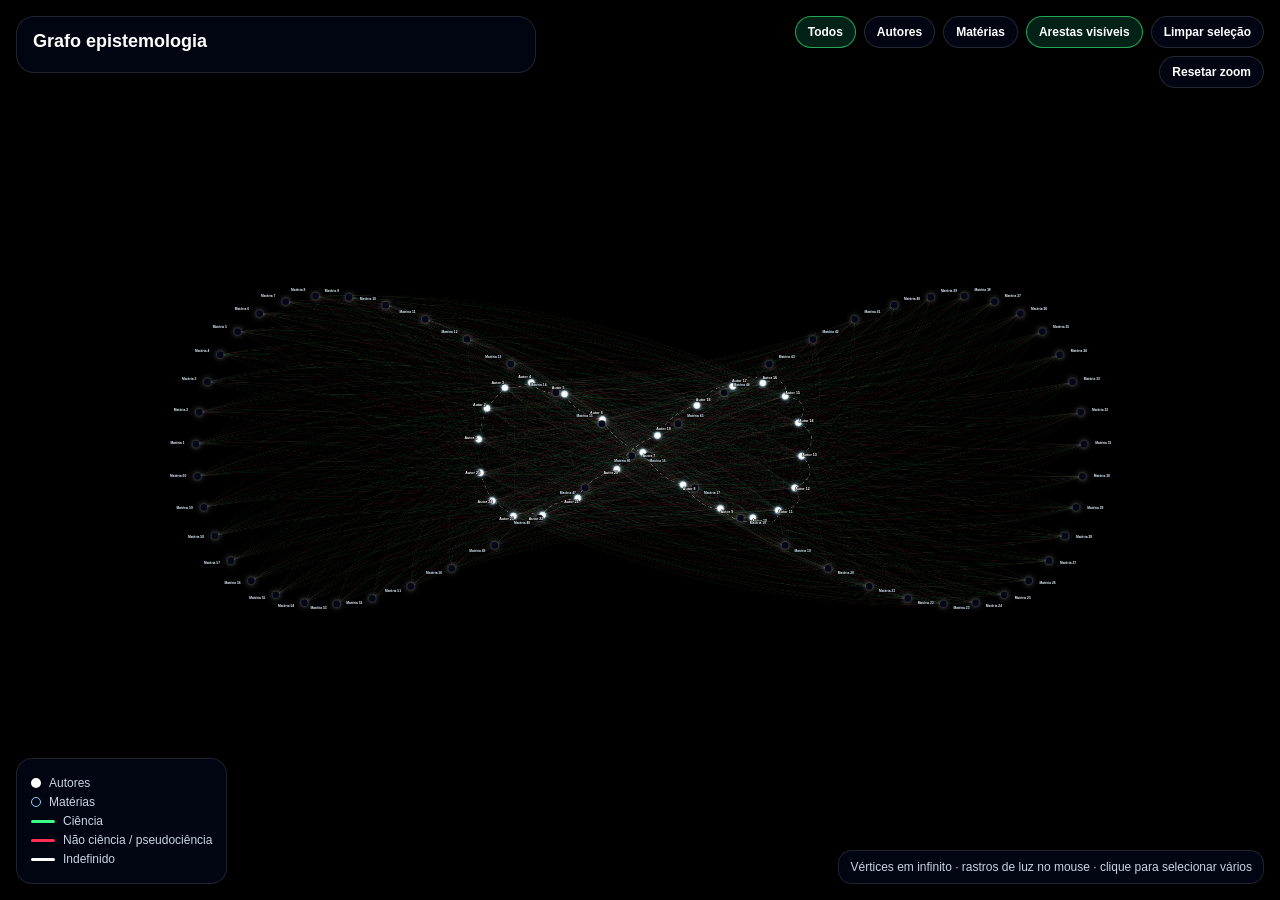
==== index.html @ e7f71888 "Organize author images and graph data" ====
<!DOCTYPE html>
<html lang="pt-BR">
<head>
  <meta charset="UTF-8" />
  <meta name="viewport" content="width=device-width, initial-scale=1.0" />
  <title>Visualização em formato de infinito</title>
  <style>
    * { box-sizing: border-box; }
    html, body {
      width: 100%;
      height: 100%;
      margin: 0;
      overflow: hidden;
      font-family: Inter, Arial, sans-serif;
      color: white;
      background: #000000;
    }
    #light-trails {
      position: fixed;
      inset: 0;
      z-index: 0;
      pointer-events: none;
      overflow: hidden;
      mix-blend-mode: screen;
    }
    .trail-light,
    .spark-light,
    .click-ripple {
      position: fixed;
      left: 0;
      top: 0;
      border-radius: 999px;
      pointer-events: none;
      will-change: transform, opacity;
    }
    .trail-light {
      width: 118px;
      height: 118px;
      background: radial-gradient(circle,
        rgba(255,255,255,0.16) 0%,
        rgba(180,230,255,0.08) 22%,
        rgba(57,255,136,0.03) 44%,
        rgba(0,0,0,0) 72%
      );
      animation: trailFade 780ms ease-out forwards;
    }
    .spark-light {
      width: 34px;
      height: 34px;
      background: radial-gradient(circle,
        rgba(255,255,255,0.28) 0%,
        rgba(180,230,255,0.10) 34%,
        rgba(0,0,0,0) 72%
      );
      animation: sparkDrift 640ms ease-out forwards;
    }
    .click-ripple {
      width: 34px;
      height: 34px;
      border: 1px solid rgba(255,255,255,0.16);
      box-shadow:
        0 0 10px rgba(255,255,255,0.16),
        0 0 24px rgba(180,230,255,0.10);
      animation: rippleGlow 720ms ease-out forwards;
    }
    @keyframes trailFade {
      0% { opacity: 0.36; transform: translate3d(var(--x), var(--y), 0) scale(0.34); }
      100% { opacity: 0; transform: translate3d(var(--x), var(--y), 0) scale(1.35); }
    }
    @keyframes sparkDrift {
      0% { opacity: 0.42; transform: translate3d(var(--x), var(--y), 0) scale(0.45); }
      100% { opacity: 0; transform: translate3d(calc(var(--x) + var(--dx)), calc(var(--y) + var(--dy)), 0) scale(1.45); }
    }
    @keyframes rippleGlow {
      0% { opacity: 0.34; transform: translate3d(var(--x), var(--y), 0) scale(0.3); }
      100% { opacity: 0; transform: translate3d(var(--x), var(--y), 0) scale(4.2); }
    }
    #viewport {
      position: fixed;
      inset: 0;
      overflow: hidden;
      cursor: grab;
    }
    #viewport.dragging { cursor: grabbing; }
    #edge-canvas, #graph-svg {
      position: absolute;
      inset: 0;
      width: 100vw;
      height: 100vh;
      display: block;
    }
    #edge-canvas { z-index: 1; }
    #graph-svg { z-index: 2; }
    .top-panel {
      position: fixed;
      top: 16px;
      left: 16px;
      z-index: 20;
      width: min(520px, calc(100vw - 32px));
      padding: 14px 16px;
      border-radius: 18px;
      background: rgba(2, 6, 23, 0.76);
      border: 1px solid rgba(255,255,255,0.12);
    }
    .top-panel h1 { margin: 0 0 6px; font-size: 18px; line-height: 1.15; }
    .top-panel p { margin: 0; color: #cbd5e1; font-size: 13px; line-height: 1.4; }
    .controls {
      position: fixed;
      top: 16px;
      right: 16px;
      z-index: 20;
      display: flex;
      flex-wrap: wrap;
      justify-content: flex-end;
      gap: 8px;
      max-width: 560px;
    }
    button {
      border: 1px solid rgba(255,255,255,0.14);
      background: rgba(2, 6, 23, 0.78);
      color: white;
      padding: 8px 12px;
      border-radius: 999px;
      cursor: pointer;
      font-size: 12px;
      font-weight: 700;
    }
    button:hover, button.active {
      background: rgba(16, 185, 129, 0.18);
      border-color: rgba(57, 255, 136, 0.6);
    }
    .legend {
      position: fixed;
      left: 16px;
      bottom: 16px;
      z-index: 20;
      padding: 12px 14px;
      border-radius: 16px;
      background: rgba(2, 6, 23, 0.76);
      border: 1px solid rgba(255,255,255,0.12);
      color: #cbd5e1;
      font-size: 12px;
    }
    .legend-row { display: flex; align-items: center; gap: 8px; margin: 5px 0; }
    .legend-dot, .legend-line { display: inline-block; flex: 0 0 auto; }
    .legend-dot { width: 10px; height: 10px; border-radius: 999px; }
    .legend-line { width: 24px; height: 3px; border-radius: 999px; }
    .node {
      cursor: pointer;
      transition: opacity 0.12s ease, r 0.12s ease, stroke-width 0.12s ease;
    }
    .node.author { fill: rgba(255,255,255,0.98); stroke: rgba(255,255,255,0.95); stroke-width: 1.2; }
    .node.subject { fill: #020617; stroke: rgba(255,255,255,0.88); stroke-width: 1; }
    .node.faded { opacity: 0.12; }
    .node.focused { opacity: 1; stroke-width: 2.2; }
    .node.selected { opacity: 1; stroke-width: 3.4; }
    .label {
      fill: #f8fafc;
      font-weight: 700;
      pointer-events: none;
      paint-order: stroke;
      stroke: rgba(0,0,0,0.9);
      stroke-width: 3px;
      stroke-linecap: round;
      stroke-linejoin: round;
      transition: opacity 0.12s ease;
    }
    .author-label { font-size: 9.6px; text-anchor: middle; }
    .subject-label { font-size: 8.8px; fill: #dbeafe; }
    .label.faded { opacity: 0.1; }
    .orbit-guide {
      fill: none;
      stroke: rgba(255,255,255,0.18);
      stroke-width: 1.6;
      pointer-events: none;
    }
    .nucleus-guide {
      fill: rgba(255,255,255,0.04);
      stroke: rgba(255,255,255,0.16);
      stroke-width: 1.2;
      pointer-events: none;
    }

    .link-hit {
      fill: none;
      stroke: rgba(255,255,255,0);
      stroke-width: 10;
      pointer-events: stroke;
    }
    .tooltip {
      position: fixed;
      z-index: 40;
      max-width: 320px;
      padding: 10px 12px;
      border-radius: 14px;
      background: rgba(2, 6, 23, 0.94);
      border: 1px solid rgba(255,255,255,0.14);
      color: #e5e7eb;
      pointer-events: none;
      opacity: 0;
      transform: translateY(6px);
      transition: opacity 0.1s ease, transform 0.1s ease;
      font-size: 12px;
      line-height: 1.35;
    }
    .tooltip.visible { opacity: 1; transform: translateY(0); }
    .tooltip strong { display: block; margin-bottom: 4px; color: white; font-size: 13px; }
    .author-card {
      position: fixed;
      z-index: 45;
      width: min(330px, calc(100vw - 24px));
      min-height: 88px;
      display: grid;
      grid-template-columns: 68px 1fr;
      gap: 9px;
      padding: 9px;
      border-radius: 16px;
      background: rgba(255,255,255,0.68);
      border: 1px solid rgba(15, 23, 42, 0.18);
      color: #020617;
      opacity: 0;
      transform: translateY(8px) scale(0.97);
      pointer-events: none;
      transition: opacity 0.16s ease, transform 0.16s ease;
    }
    .author-card.visible { opacity: 1; transform: translateY(0) scale(1); }
    .author-card-image {
      width: 68px; height: 68px; border-radius: 12px; overflow: hidden;
      background: rgba(248,250,252,0.8); border: 1px solid rgba(15,23,42,0.12);
    }
    .author-card-image img, .author-card-placeholder {
      width: 100%; height: 100%; display: grid; place-items: center; object-fit: cover; font-weight: 800; color: #020617;
    }
    .author-card-title { margin: 1px 0 4px; font-size: 13px; line-height: 1.15; color: #020617; }
    .author-card-text { margin: 0; font-size: 11.5px; line-height: 1.28; color: #111827; }
    .status {
      position: fixed;
      right: 16px;
      bottom: 16px;
      z-index: 20;
      padding: 9px 11px;
      border-radius: 14px;
      background: rgba(2, 6, 23, 0.76);
      border: 1px solid rgba(255,255,255,0.12);
      color: #cbd5e1;
      font-size: 12px;
    }

    .starfield { display: none; }
    .atom-background-glow { display: none; }
    .node.author {
      fill: rgba(255,255,255,0.98);
      stroke: rgba(180,230,255,0.98);
      stroke-width: 1.4;
      filter:
        drop-shadow(0 0 3px rgba(255,255,255,0.88))
        drop-shadow(0 0 7px rgba(150,220,255,0.55));
    }
    .node.author.selected, .node.author.focused {
      filter:
        drop-shadow(0 0 5px rgba(255,255,255,0.96))
        drop-shadow(0 0 12px rgba(150,220,255,0.72));
    }
    .node.subject {
      fill: rgba(2, 6, 23, 0.98);
      stroke: transparent;
      stroke-width: 0;
      filter:
        drop-shadow(0 0 3px rgba(255,255,255,0.28))
        drop-shadow(0 0 8px rgba(255,255,255,0.34));
    }
    .node.subject.selected, .node.subject.focused {
      stroke: transparent;
      stroke-width: 0;
      filter:
        drop-shadow(0 0 5px rgba(255,255,255,0.92))
        drop-shadow(0 0 13px rgba(255,255,255,0.54));
    }
    .label.author-label { fill: #ffffff; }
    .label.subject-label { fill: #dff4ff; }
    .orbit-guide, .nucleus-guide { display: none; }
    @media (max-width: 800px) {
      .top-panel, .legend { display: none; }
      .controls { left: 10px; right: 10px; top: 10px; justify-content: center; }
      .status { left: 10px; right: 10px; bottom: 10px; text-align: center; }
    }
  </style>
</head>
<body>
  <div id="light-trails" aria-hidden="true"></div>
  <div class="starfield"></div>
  <section class="top-panel">
    <h1>Grafo epistemologia</h1>
  </section>

  <section class="controls">
    <button class="filter active" data-filter="all">Todos</button>
    <button class="filter" data-filter="authors">Autores</button>
    <button class="filter" data-filter="subjects">Matérias</button>
    <button id="toggle-edges" class="active">Arestas visíveis</button>
    <button id="clear-selection">Limpar seleção</button>
    <button id="reset">Resetar zoom</button>
  </section>

  <aside class="legend">
    <div class="legend-row"><span class="legend-dot" style="background:#fff"></span>Autores</div>
    <div class="legend-row"><span class="legend-dot" style="background:#020617;border:1px solid #8fd3ff"></span>Matérias</div>
    <div class="legend-row"><span class="legend-line" style="background:#39ff88"></span>Ciência</div>
    <div class="legend-row"><span class="legend-line" style="background:#ff2d55"></span>Não ciência / pseudociência</div>
    <div class="legend-row"><span class="legend-line" style="background:#ffffff"></span>Indefinido</div>
  </aside>

  <div id="viewport">
    <canvas id="edge-canvas"></canvas>
    <svg id="graph-svg" aria-label="Grafo em formato de infinito">
      <defs>
        <radialGradient id="nucleusGlow" cx="50%" cy="50%" r="60%">
          <stop offset="0%" stop-color="rgba(255,255,255,1)"/>
          <stop offset="28%" stop-color="rgba(208,240,255,0.96)"/>
          <stop offset="60%" stop-color="rgba(115,195,255,0.72)"/>
          <stop offset="100%" stop-color="rgba(115,195,255,0.08)"/>
        </radialGradient>
      </defs>
      <g id="graph-layer">
        <g id="guides-layer"></g>
        <g id="link-hit-layer"></g>
        <g id="nodes-layer"></g>
        <g id="labels-layer"></g>
      </g>
    </svg>
  </div>

  <div id="tooltip" class="tooltip"></div>

  <article id="author-card" class="author-card" aria-live="polite">
    <div class="author-card-image"></div>
    <div>
      <h2 class="author-card-title"></h2>
      <p class="author-card-text"></p>
    </div>
  </article>

  <div id="status" class="status">Vértices em infinito · rastros de luz no mouse · clique para selecionar vários</div>

  <script src="data/graph-data.js"></script>
  <script>
    "use strict";

    const relationTypes = ["positive", "negative", "neutral"];
    const relationLabel = {
      positive: "ciência",
      negative: "não ciência / pseudociência",
      neutral: "indefinido"
    };
    const relationColor = {
      positive: "rgba(57, 255, 136, 0.18)",
      negative: "rgba(255, 45, 85, 0.16)",
      neutral: "rgba(255, 255, 255, 0.11)"
    };
    const relationHighlightColor = {
      positive: "rgba(57, 255, 136, 0.95)",
      negative: "rgba(255, 45, 85, 0.95)",
      neutral: "rgba(255, 255, 255, 0.82)"
    };

    const world = {
      width: 3000,
      height: 2200,
      centerX: 1500,
      centerY: 1100
    };

    function infinityPoint(cx, cy, scaleX, scaleY, t, rotationDeg = 0) {
      // Curva de Gerono: x = sin(t), y = sin(2t)/2.
      // Ela desenha um ∞ horizontal e é leve para renderizar.
      const x0 = scaleX * Math.sin(t);
      const y0 = scaleY * Math.sin(2 * t) / 2;
      const rot = rotationDeg * Math.PI / 180;

      return {
        x: cx + x0 * Math.cos(rot) - y0 * Math.sin(rot),
        y: cy + x0 * Math.sin(rot) + y0 * Math.cos(rot)
      };
    }

    function labelPlacement(point, offset = 26) {
      const vx = point.x - world.centerX;
      const vy = point.y - world.centerY;
      const vlen = Math.hypot(vx, vy) || 1;
      const labelX = point.x + (vx / vlen) * offset;
      const labelY = point.y + (vy / vlen) * offset;
      let anchor = "middle";
      if (vx > 40) anchor = "start";
      else if (vx < -40) anchor = "end";

      return { labelX, labelY, anchor };
    }

    function phaseForInfinity(index, total, phase = 0.16) {
      // O pequeno deslocamento evita que um vértice caia exatamente no cruzamento central.
      return (Math.PI * 2 * (index + phase) / total) - Math.PI / 2;
    }

    const authors = authorNames.map((name, index) => {
      const t = phaseForInfinity(index, authorNames.length, 0.32);
      const point = infinityPoint(world.centerX, world.centerY, 430, 360, t, 0);
      const { labelX, labelY, anchor } = labelPlacement(point, 21);

      return {
        id: `A${index + 1}`,
        name,
        kind: "author",
        x: point.x,
        y: point.y,
        labelX,
        labelY,
        labelAnchor: anchor,
        text: name === "Karl Popper"
          ? "Para Karl Popper, ciência é aquilo que pode ser testado e potencialmente falseado. Uma teoria é científica porque pode ser confrontada com a realidade."
          : `${name}: substitua este texto pela definição de ciência ou critério de demarcação usado por este autor.`
      };
    });

    const subjects = subjectNames.map((name, index) => {
      const t = phaseForInfinity(index, subjectNames.length, 0.18);
      const point = infinityPoint(world.centerX, world.centerY, 1180, 820, t, 0);
      const { labelX, labelY, anchor } = labelPlacement(point, 30);

      return {
        id: `B${index + 1}`,
        name,
        kind: "subject",
        x: point.x,
        y: point.y,
        labelX,
        labelY,
        labelAnchor: anchor,
        orbitIndex: 0,
        text: `${name}: campo comparado com os critérios de ciência, não ciência ou indeterminação.`
      };
    });

    const nodes = [...authors, ...subjects];
    const nodeById = new Map(nodes.map(node => [node.id, node]));
    const links = [];

    authors.forEach((author, ai) => {
      subjects.forEach((subject, si) => {
        const type = relationTypes[(ai * 5 + si * 7) % relationTypes.length];
        links.push({
          source: author,
          target: subject,
          type,
          text: `${author.name} classifica ${subject.name} como ${relationLabel[type]} nesta relação de exemplo.`
        });
      });
    });

    for (let i = 0; i < authors.length - 1; i++) {
      links.push({
        source: authors[i],
        target: authors[i + 1],
        type: "author",
        text: `Relação cronológica entre ${authors[i].name} e ${authors[i + 1].name}.`
      });
    }

    const linksByNode = new Map(nodes.map(node => [node.id, []]));
    links.forEach(link => {
      linksByNode.get(link.source.id).push(link);
      linksByNode.get(link.target.id).push(link);
    });

    const viewport = document.getElementById("viewport");
    const canvas = document.getElementById("edge-canvas");
    const ctx = canvas.getContext("2d", { alpha: true });

    const edgeCacheCanvas = document.createElement("canvas");
    edgeCacheCanvas.width = world.width;
    edgeCacheCanvas.height = world.height;
    const edgeCacheCtx = edgeCacheCanvas.getContext("2d", { alpha: true });
    const svg = document.getElementById("graph-svg");
    const graphLayer = document.getElementById("graph-layer");
    const guidesLayer = document.getElementById("guides-layer");
    const linkHitLayer = document.getElementById("link-hit-layer");
    const nodesLayer = document.getElementById("nodes-layer");
    const labelsLayer = document.getElementById("labels-layer");
    const tooltip = document.getElementById("tooltip");
    const authorCard = document.getElementById("author-card");
    const status = document.getElementById("status");
    const lightTrails = document.getElementById("light-trails");

    let transform = { x: 0, y: 0, k: 1 };
    let hoveredNode = null;
    const selectedNodes = new Set();
    let hoveredLink = null;
    let currentFilter = "all";
    let showAllEdges = true;
    let rafId = null;

    function initView() {
      const scaleX = window.innerWidth / world.width;
      const scaleY = window.innerHeight / world.height;
      const k = Math.min(scaleX, scaleY) * 0.92;
      transform.k = Math.max(0.15, Math.min(k, 1.2));
      transform.x = (window.innerWidth - world.width * transform.k) / 2;
      transform.y = (window.innerHeight - world.height * transform.k) / 2;
      applyTransform();
      scheduleDraw();
    }

    function resizeCanvas() {
      const dpr = window.devicePixelRatio || 1;
      canvas.width = Math.round(window.innerWidth * dpr);
      canvas.height = Math.round(window.innerHeight * dpr);
      canvas.style.width = `${window.innerWidth}px`;
      canvas.style.height = `${window.innerHeight}px`;
      ctx.setTransform(dpr, 0, 0, dpr, 0, 0);
      svg.setAttribute("viewBox", `0 0 ${window.innerWidth} ${window.innerHeight}`);
      scheduleDraw();
    }

    function worldToScreen(point) {
      return {
        x: point.x * transform.k + transform.x,
        y: point.y * transform.k + transform.y
      };
    }

    function applyTransform() {
      graphLayer.setAttribute("transform", `translate(${transform.x},${transform.y}) scale(${transform.k})`);
      scheduleDraw();
      if (hoveredNode && hoveredNode.kind === "author") positionAuthorCard(hoveredNode);
    }

    function scheduleDraw() {
      if (rafId) return;
      rafId = requestAnimationFrame(() => {
        rafId = null;
        drawEdges();
      });
    }

    function shouldShowNode(node) {
      if (currentFilter === "authors") return node.kind === "author";
      if (currentFilter === "subjects") return node.kind === "subject";
      return true;
    }

    function isAuthorLink(link) {
      return link.type === "author";
    }

    function shouldShowLink(link) {
      if (currentFilter === "authors") return isAuthorLink(link);
      if (currentFilter === "subjects") return !isAuthorLink(link);
      return true;
    }

    function getCurveControlPoint(source, target, scale = 1) {
      const dx = target.x - source.x;
      const dy = target.y - source.y;
      const dist = Math.hypot(dx, dy) || 1;
      const nx = -dy / dist;
      const ny = dx / dist;
      const radialBiasX = (target.x - world.centerX) * 0.08 * scale;
      const radialBiasY = (target.y - world.centerY) * 0.08 * scale;
      const curve = Math.min(130 * scale, Math.max(28 * scale, dist * 0.10 * scale));
      return {
        cx: (source.x + target.x) / 2 + nx * curve + radialBiasX,
        cy: (source.y + target.y) / 2 + ny * curve + radialBiasY
      };
    }

    function getLinkPathWorld(link) {
      const source = link.source;
      const target = link.target;
      const { cx, cy } = getCurveControlPoint(source, target, 1);
      return `M ${source.x} ${source.y} Q ${cx} ${cy} ${target.x} ${target.y}`;
    }

    function drawWorldCurve(link, targetCtx) {
      const source = link.source;
      const target = link.target;
      const { cx, cy } = getCurveControlPoint(source, target, 1);

      targetCtx.beginPath();
      targetCtx.moveTo(source.x, source.y);
      targetCtx.quadraticCurveTo(cx, cy, target.x, target.y);

      if (isAuthorLink(link)) {
        targetCtx.setLineDash([10, 8]);
        targetCtx.strokeStyle = 'rgba(255,255,255,0.58)';
        targetCtx.lineWidth = 1.1;
      } else {
        targetCtx.setLineDash([]);
        targetCtx.strokeStyle = relationColor[link.type];
        targetCtx.lineWidth = 0.55;
      }
      targetCtx.stroke();
      targetCtx.setLineDash([]);
    }

    function buildEdgeCache() {
      edgeCacheCtx.clearRect(0, 0, world.width, world.height);
      edgeCacheCtx.lineCap = "round";
      edgeCacheCtx.lineJoin = "round";

      for (const link of links) {
        if (shouldShowLink(link) || currentFilter === 'all') drawWorldCurve(link, edgeCacheCtx);
      }
    }

    function drawCachedEdges() {
      const dpr = window.devicePixelRatio || 1;

      ctx.save();
      ctx.setTransform(
        dpr * transform.k,
        0,
        0,
        dpr * transform.k,
        dpr * transform.x,
        dpr * transform.y
      );

      // Mantém todas as arestas visíveis mesmo quando há vértices selecionados.
      // A seleção apenas desenha uma camada de destaque por cima.
      ctx.globalAlpha = 0.82;
      ctx.drawImage(edgeCacheCanvas, 0, 0);
      ctx.restore();

      ctx.setTransform(dpr, 0, 0, dpr, 0, 0);
    }

    function drawCurve(link, highlight = false) {
      const source = worldToScreen(link.source);
      const target = worldToScreen(link.target);
      const { cx, cy } = getCurveControlPoint(source, target, transform.k);

      ctx.beginPath();
      ctx.moveTo(source.x, source.y);
      ctx.quadraticCurveTo(cx, cy, target.x, target.y);

      if (isAuthorLink(link)) {
        ctx.setLineDash([8 * transform.k, 6 * transform.k]);
        ctx.strokeStyle = highlight ? 'rgba(255,255,255,0.95)' : 'rgba(255,255,255,0.65)';
        ctx.lineWidth = highlight ? 2.2 : 1.25;
      } else {
        ctx.setLineDash([]);
        ctx.strokeStyle = highlight ? relationHighlightColor[link.type] : relationColor[link.type];
        ctx.lineWidth = highlight ? 1.9 : 0.55;
      }
      ctx.stroke();
      ctx.setLineDash([]);
    }

    function drawEdges() {
      const dpr = window.devicePixelRatio || 1;

      ctx.setTransform(1, 0, 0, 1, 0, 0);
      ctx.clearRect(0, 0, canvas.width, canvas.height);
      ctx.setTransform(dpr, 0, 0, dpr, 0, 0);

      if (showAllEdges) {
        drawCachedEdges();
      }

      const focusIds = getFocusNodeIds();
      if (focusIds.size > 0) {
        for (const link of getLinksForNodeIds(focusIds)) {
          drawCurve(link, true);
        }
      }

      if (hoveredLink && shouldShowLink(hoveredLink)) {
        drawCurve(hoveredLink, true);
      }
    }

    function createSvgElement(tag, attrs = {}) {
      const element = document.createElementNS("http://www.w3.org/2000/svg", tag);
      for (const [key, value] of Object.entries(attrs)) element.setAttribute(key, value);
      return element;
    }

    function renderGuides() {
      // Sem contorno fixo do símbolo de infinito.
      // O formato aparece pela posição dos próprios vértices e pelas arestas do grafo.
    }

    function renderLinkHits() {
      links.forEach((link, index) => {
        const path = createSvgElement("path", {
          class: "link-hit",
          d: getLinkPathWorld(link)
        });
        path.dataset.index = String(index);
        linkHitLayer.appendChild(path);
      });
    }

    function renderNodes() {
      nodes.forEach(node => {
        const radius = node.kind === "author" ? 8 : 9;
        const circle = createSvgElement("circle", {
          class: `node ${node.kind}`,
          cx: node.x,
          cy: node.y,
          r: radius,
          tabindex: "0"
        });
        circle.dataset.id = node.id;
        nodesLayer.appendChild(circle);

        const label = createSvgElement("text", {
          class: `label ${node.kind}-label`,
          x: node.labelX,
          y: node.labelY,
          'text-anchor': node.labelAnchor || 'middle'
        });
        label.textContent = node.name;
        label.dataset.id = node.id;
        labelsLayer.appendChild(label);
      });
    }

    function isLinkRelatedToIds(link, ids) {
      return ids.has(link.source.id) || ids.has(link.target.id);
    }

    function getFocusNodeIds() {
      const focusIds = new Set(selectedNodes);

      // Sem seleção fixa, o mouse cria um foco temporário.
      // Com seleção fixa, o foco permanece na união dos vértices clicados.
      if (hoveredNode && selectedNodes.size === 0) {
        focusIds.add(hoveredNode.id);
      }

      return focusIds;
    }

    function getLinksForNodeIds(ids) {
      const result = [];
      const seen = new Set();

      ids.forEach(id => {
        const nodeLinks = linksByNode.get(id) || [];
        nodeLinks.forEach(link => {
          if (!shouldShowLink(link)) return;

          const key = `${link.source.id}|${link.target.id}|${link.type}|${link.text}`;
          if (seen.has(key)) return;

          seen.add(key);
          result.push(link);
        });
      });

      return result;
    }

    function updateLinkHitInteractivity(focusIds = new Set(), restrictToFocus = false) {
      Array.from(linkHitLayer.children).forEach((element, index) => {
        const link = links[index];
        const visibleByFilter = shouldShowLink(link);
        const relatedToFocus = focusIds.size === 0 ? true : isLinkRelatedToIds(link, focusIds);

        const isEnabled = visibleByFilter && (!restrictToFocus || relatedToFocus);
        element.style.display = visibleByFilter ? '' : 'none';
        element.style.pointerEvents = isEnabled ? 'stroke' : 'none';
      });
    }

    function updateSelectionStatus() {
      if (selectedNodes.size === 0) {
        status.textContent = 'Vértices em infinito · rastros de luz no mouse · clique para selecionar vários';
        return;
      }

      const suffix = selectedNodes.size === 1 ? 'vértice selecionado' : 'vértices selecionados';
      status.textContent = `${selectedNodes.size} ${suffix} · todas as arestas continuam visíveis`;
    }

    function applyGraphFocus() {
      const focusIds = getFocusNodeIds();
      const connected = new Set(focusIds);

      for (const link of getLinksForNodeIds(focusIds)) {
        connected.add(link.source.id);
        connected.add(link.target.id);
      }

      document.querySelectorAll('.node').forEach(element => {
        const id = element.dataset.id;
        const node = nodeById.get(id);
        const baseRadius = node.kind === 'author' ? 8 : 9;
        const selected = selectedNodes.has(id);
        const temporarilyFocused = hoveredNode && selectedNodes.size === 0 && hoveredNode.id === id;
        const related = focusIds.size === 0 || connected.has(id);

        element.classList.toggle('selected', selected);
        element.classList.toggle('faded', focusIds.size > 0 && !related);
        element.classList.toggle('focused', focusIds.size > 0 && related);

        if (selected) {
          element.setAttribute('r', baseRadius + 5);
        } else if (temporarilyFocused) {
          element.setAttribute('r', baseRadius + 4);
        } else {
          element.setAttribute('r', baseRadius);
        }
      });

      document.querySelectorAll('.label').forEach(element => {
        const related = focusIds.size === 0 || connected.has(element.dataset.id);
        element.classList.toggle('faded', !related);
      });

      updateLinkHitInteractivity(focusIds, selectedNodes.size > 0);
      updateSelectionStatus();
      scheduleDraw();
    }

    function toggleNodeSelection(node) {
      if (selectedNodes.has(node.id)) {
        selectedNodes.delete(node.id);
      } else {
        selectedNodes.add(node.id);
      }

      applyGraphFocus();
    }

    function clearSelection() {
      selectedNodes.clear();
      hoveredNode = null;
      hoveredLink = null;
      hideTooltip();
      hideAuthorCard();
      applyGraphFocus();
    }

    function showTooltip(node, event) {
      tooltip.innerHTML = `<strong>${node.name}</strong>${node.text}`;
      tooltip.classList.add('visible');
      moveTooltip(event);
    }

    function moveTooltip(event) {
      const offset = 14;
      const width = 320;
      const x = Math.min(event.clientX + offset, window.innerWidth - width - 12);
      const y = Math.min(event.clientY + offset, window.innerHeight - 80);
      tooltip.style.left = `${Math.max(12, x)}px`;
      tooltip.style.top = `${Math.max(12, y)}px`;
    }

    function hideTooltip() {
      tooltip.classList.remove('visible');
    }

    function showAuthorCard(node) {
      authorCard.querySelector('.author-card-image').innerHTML = `<div class="author-card-placeholder">${node.name.charAt(0)}</div>`;
      authorCard.querySelector('.author-card-title').textContent = node.name;
      authorCard.querySelector('.author-card-text').textContent = node.text;
      authorCard.classList.add('visible');
      positionAuthorCard(node);
    }

    function positionAuthorCard(node) {
      const screen = worldToScreen(node);
      const cardWidth = Math.min(330, window.innerWidth - 24);
      const cardHeight = 106;
      const x = Math.max(12, Math.min(screen.x - cardWidth / 2, window.innerWidth - cardWidth - 12));
      const y = Math.max(12, Math.min(screen.y - cardHeight - 22, window.innerHeight - cardHeight - 12));
      authorCard.style.left = `${x}px`;
      authorCard.style.top = `${y}px`;
    }

    function hideAuthorCard() {
      authorCard.classList.remove('visible');
    }

    let lastTrailTime = 0;
    let lastTrailX = -9999;
    let lastTrailY = -9999;
    const maxLightParticles = 32;

    function limitLightParticles() {
      while (lightTrails.children.length > maxLightParticles) {
        lightTrails.firstElementChild.remove();
      }
    }

    function createTrailLight(x, y, intensity = 1) {
      const particle = document.createElement('span');
      const size = 76 + Math.random() * 68 * intensity;
      particle.className = 'trail-light';
      particle.style.width = `${size}px`;
      particle.style.height = `${size}px`;
      particle.style.setProperty('--x', `${x - size / 2}px`);
      particle.style.setProperty('--y', `${y - size / 2}px`);
      particle.style.animationDuration = `${620 + Math.random() * 260}ms`;
      lightTrails.appendChild(particle);
      limitLightParticles();
      particle.addEventListener('animationend', () => particle.remove(), { once: true });
    }

    function createSparkLight(x, y, amount = 5) {
      for (let i = 0; i < amount; i++) {
        const spark = document.createElement('span');
        const size = 18 + Math.random() * 30;
        const angle = Math.random() * Math.PI * 2;
        const distance = 24 + Math.random() * 42;
        spark.className = 'spark-light';
        spark.style.width = `${size}px`;
        spark.style.height = `${size}px`;
        spark.style.setProperty('--x', `${x - size / 2}px`);
        spark.style.setProperty('--y', `${y - size / 2}px`);
        spark.style.setProperty('--dx', `${Math.cos(angle) * distance}px`);
        spark.style.setProperty('--dy', `${Math.sin(angle) * distance}px`);
        spark.style.animationDuration = `${460 + Math.random() * 280}ms`;
        lightTrails.appendChild(spark);
        spark.addEventListener('animationend', () => spark.remove(), { once: true });
      }
      limitLightParticles();
    }

    function createClickRipple(x, y) {
      const ripple = document.createElement('span');
      ripple.className = 'click-ripple';
      ripple.style.setProperty('--x', `${x - 17}px`);
      ripple.style.setProperty('--y', `${y - 17}px`);
      lightTrails.appendChild(ripple);
      limitLightParticles();
      ripple.addEventListener('animationend', () => ripple.remove(), { once: true });
    }

    function createMouseTrail(event) {
      const now = performance.now();
      const distance = Math.hypot(event.clientX - lastTrailX, event.clientY - lastTrailY);
      if (now - lastTrailTime > 34 && distance > 14) {
        createTrailLight(event.clientX, event.clientY, 1);
        lastTrailTime = now;
        lastTrailX = event.clientX;
        lastTrailY = event.clientY;
      }
    }

    window.addEventListener('pointermove', createMouseTrail, { passive: true });

    nodesLayer.addEventListener('pointerover', event => {
      const target = event.target.closest('.node');
      if (!target) return;

      const node = nodeById.get(target.dataset.id);
      if (!node || !shouldShowNode(node)) return;

      hoveredNode = node;
      createSparkLight(event.clientX, event.clientY, node.kind === 'author' ? 6 : 4);
      applyGraphFocus();

      if (node.kind === 'author') {
        hideTooltip();
        showAuthorCard(node);
      } else {
        hideAuthorCard();
        showTooltip(node, event);
      }
    });

    nodesLayer.addEventListener('pointermove', event => {
      const target = event.target.closest('.node');
      if (!target) return;

      const node = nodeById.get(target.dataset.id);
      if (node && node.kind === 'subject') moveTooltip(event);
    });

    nodesLayer.addEventListener('pointerout', event => {
      if (event.relatedTarget && nodesLayer.contains(event.relatedTarget)) return;

      hoveredNode = null;
      hideTooltip();
      hideAuthorCard();
      applyGraphFocus();
    });

    nodesLayer.addEventListener('click', event => {
      const target = event.target.closest('.node');
      if (!target) return;

      event.stopPropagation();

      const node = nodeById.get(target.dataset.id);
      if (!node || !shouldShowNode(node)) return;

      toggleNodeSelection(node);
      createClickRipple(event.clientX, event.clientY);
      createSparkLight(event.clientX, event.clientY, 8);

      if (node.kind === 'author') {
        hideTooltip();
        showAuthorCard(node);
      } else {
        hideAuthorCard();
        showTooltip(node, event);
      }
    });

    linkHitLayer.addEventListener('pointerover', event => {
      const target = event.target.closest('.link-hit');
      if (!target) return;

      const link = links[Number(target.dataset.index)];
      if (!link || !shouldShowLink(link)) return;
      if (selectedNodes.size > 0 && !isLinkRelatedToIds(link, selectedNodes)) return;

      hoveredLink = link;
      createTrailLight(event.clientX, event.clientY, 1.25);
      createSparkLight(event.clientX, event.clientY, 3);
      showTooltip({
        name: `Relação: ${link.source.name} ↔ ${link.target.name}`,
        text: link.text
      }, event);
      scheduleDraw();
    });

    linkHitLayer.addEventListener('pointermove', event => {
      const target = event.target.closest('.link-hit');
      if (!target || !hoveredLink) return;
      moveTooltip(event);
    });

    linkHitLayer.addEventListener('pointerout', event => {
      const leavingTo = event.relatedTarget;
      if (leavingTo && linkHitLayer.contains(leavingTo)) return;

      hoveredLink = null;
      hideTooltip();
      scheduleDraw();
    });

    let isDragging = false;
    let dragStart = null;

    viewport.addEventListener('pointerdown', event => {
      if (event.target.closest('.node')) return;
      if (event.target.closest('.link-hit')) return;

      isDragging = true;
      dragStart = { x: event.clientX, y: event.clientY, tx: transform.x, ty: transform.y };
      viewport.classList.add('dragging');
      viewport.setPointerCapture(event.pointerId);
    });

    viewport.addEventListener('pointermove', event => {
      if (!isDragging) return;
      transform.x = dragStart.tx + event.clientX - dragStart.x;
      transform.y = dragStart.ty + event.clientY - dragStart.y;
      applyTransform();
    });

    viewport.addEventListener('pointerup', event => {
      isDragging = false;
      viewport.classList.remove('dragging');
      if (viewport.hasPointerCapture(event.pointerId)) viewport.releasePointerCapture(event.pointerId);
    });

    viewport.addEventListener('wheel', event => {
      event.preventDefault();
      const zoomFactor = event.deltaY < 0 ? 1.12 : 0.89;
      const oldK = transform.k;
      const newK = Math.max(0.12, Math.min(2.2, oldK * zoomFactor));
      const mouseWorldX = (event.clientX - transform.x) / oldK;
      const mouseWorldY = (event.clientY - transform.y) / oldK;
      transform.k = newK;
      transform.x = event.clientX - mouseWorldX * newK;
      transform.y = event.clientY - mouseWorldY * newK;
      applyTransform();
    }, { passive: false });

    document.querySelectorAll('.filter').forEach(button => {
      button.addEventListener('click', () => {
        currentFilter = button.dataset.filter;
        document.querySelectorAll('.filter').forEach(b => b.classList.remove('active'));
        button.classList.add('active');
        applyFilter();
      });
    });

    function applyFilter() {
      clearSelection();
      document.querySelectorAll('.node, .label').forEach(element => {
        const node = nodeById.get(element.dataset.id);
        element.style.display = shouldShowNode(node) ? '' : 'none';
      });
      updateLinkHitInteractivity(new Set(), false);
      guidesLayer.style.display = currentFilter === 'authors' ? 'none' : '';
      buildEdgeCache();
      scheduleDraw();
    }

    const toggleEdgesButton = document.getElementById('toggle-edges');
    toggleEdgesButton.addEventListener('click', event => {
      showAllEdges = !showAllEdges;
      event.currentTarget.classList.toggle('active', showAllEdges);
      event.currentTarget.textContent = showAllEdges ? 'Arestas visíveis' : 'Só ao passar mouse';
      scheduleDraw();
    });

    document.getElementById('clear-selection').addEventListener('click', clearSelection);

    document.getElementById('reset').addEventListener('click', () => {
      clearSelection();
      initView();
    });

    window.addEventListener('resize', () => {
      resizeCanvas();
      initView();
    });

    renderGuides();
    renderLinkHits();
    renderNodes();
    buildEdgeCache();
    updateLinkHitInteractivity(new Set(), false);
    resizeCanvas();
    initView();
  </script>
</body>
</html>
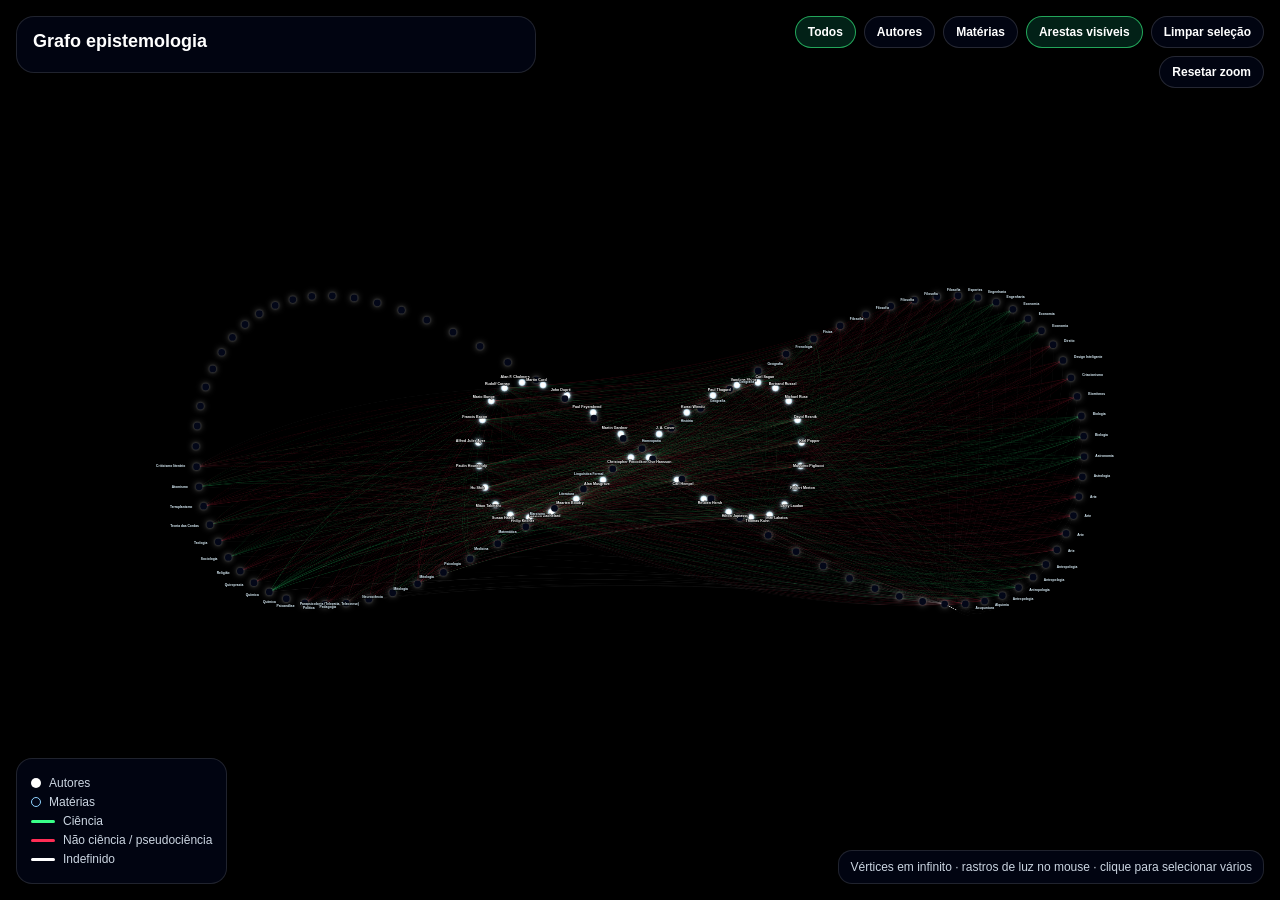
==== commit 81a25870: "Adição da função async que orquestra a conexão entre os arquivos em data/ e o grafo em index.html" ====
--- a/index.html
+++ b/index.html
@@ -401,6 +401,13 @@
       return (Math.PI * 2 * (index + phase) / total) - Math.PI / 2;
     }
 
+
+    /*******************************************************************
+      Se deixar essas variáveis como 'const' não lê da base de dados!
+      Ter ATENÇÃO!!!!!!!
+      ******************************************************************/
+
+    /*
     const authors = authorNames.map((name, index) => {
       const t = phaseForInfinity(index, authorNames.length, 0.32);
       const point = infinityPoint(world.centerX, world.centerY, 430, 360, t, 0);
@@ -420,7 +427,6 @@
           : `${name}: substitua este texto pela definição de ciência ou critério de demarcação usado por este autor.`
       };
     });
-
     const subjects = subjectNames.map((name, index) => {
       const t = phaseForInfinity(index, subjectNames.length, 0.18);
       const point = infinityPoint(world.centerX, world.centerY, 1180, 820, t, 0);
@@ -439,11 +445,9 @@
         text: `${name}: campo comparado com os critérios de ciência, não ciência ou indeterminação.`
       };
     });
-
     const nodes = [...authors, ...subjects];
     const nodeById = new Map(nodes.map(node => [node.id, node]));
     const links = [];
-
     authors.forEach((author, ai) => {
       subjects.forEach((subject, si) => {
         const type = relationTypes[(ai * 5 + si * 7) % relationTypes.length];
@@ -455,7 +459,6 @@
         });
       });
     });
-
     for (let i = 0; i < authors.length - 1; i++) {
       links.push({
         source: authors[i],
@@ -464,12 +467,19 @@
         text: `Relação cronológica entre ${authors[i].name} e ${authors[i + 1].name}.`
       });
     }
-
     const linksByNode = new Map(nodes.map(node => [node.id, []]));
     links.forEach(link => {
       linksByNode.get(link.source.id).push(link);
       linksByNode.get(link.target.id).push(link);
     });
+    */
+
+    let authors = [];
+    let subjects = [];
+    let nodes = [];
+    let nodeById = new Map();
+    let links = [];
+    let linksByNode = new Map();
 
     const viewport = document.getElementById("viewport");
     const canvas = document.getElementById("edge-canvas");
@@ -861,8 +871,9 @@
       tooltip.classList.remove('visible');
     }
 
-    function showAuthorCard(node) {
-      authorCard.querySelector('.author-card-image').innerHTML = `<div class="author-card-placeholder">${node.name.charAt(0)}</div>`;
+function showAuthorCard(node) {
+      if (node.foto) {authorCard.querySelector('.author-card-image').innerHTML = `<img src="${node.foto}" alt="Foto de ${node.name}">`;}
+      else {authorCard.querySelector('.author-card-image').innerHTML = `<div class="author-card-placeholder">${node.name.charAt(0)}</div>`;}
       authorCard.querySelector('.author-card-title').textContent = node.name;
       authorCard.querySelector('.author-card-text').textContent = node.text;
       authorCard.classList.add('visible');
@@ -1123,6 +1134,8 @@
       initView();
     });
 
+
+    /*******************
     renderGuides();
     renderLinkHits();
     renderNodes();
@@ -1130,6 +1143,106 @@
     updateLinkHitInteractivity(new Set(), false);
     resizeCanvas();
     initView();
+    ******************/
+
+    
+    async function carregarDadosEpistemologicos() {
+      try {
+        status.textContent = "Carregando dados da base...";
+      
+        const [resFilosofos, resMaterias, resAvaliacoes] = await Promise.all([
+          fetch('data/filosofos.json').then(r => r.json()),
+          fetch('data/materias.json').then(r => r.json()),
+          fetch('data/avaliacoes.json').then(r => r.json())
+        ]);
+      
+  
+        authors = resFilosofos.map((f, index) => {
+          const t = phaseForInfinity(index, resFilosofos.length, 0.32);
+          const point = infinityPoint(world.centerX, world.centerY, 430, 360, t, 0);
+          const { labelX, labelY, anchor } = labelPlacement(point, 21);
+          const nomeFormatado = f.nome.trim();
+          return {
+            id: String(f.id_filosofo),
+            name: f.nome,
+            kind: "author",
+            x: point.x,
+            y: point.y,
+            labelX,
+            labelY,
+            labelAnchor: anchor,
+            text: f.resumo || f.definicao_de_ciencia,
+            foto: `image-authors/${nomeFormatado}.png`
+          };
+        });
+      
+
+        subjects = resMaterias.map((m, index) => {
+          const t = phaseForInfinity(index, resMaterias.length, 0.18);
+          const point = infinityPoint(world.centerX, world.centerY, 1180, 820, t, 0);
+          const { labelX, labelY, anchor } = labelPlacement(point, 30);
+        
+          return {
+            id: String(m.id_materia),
+            name: m.materia,
+            kind: "subject",
+            x: point.x,
+            y: point.y,
+            labelX,
+            labelY,
+            labelAnchor: anchor,
+            orbitIndex: 0,
+            text: m.descricao
+          };
+        });
+
+
+        nodes = [...authors, ...subjects];
+        nodeById = new Map(nodes.map(node => [node.id, node]));
+      
+        resAvaliacoes.forEach(av => {
+          const autorNode = nodeById.get(String(av.id_filosofo));
+          const materiaNode = nodeById.get(String(av.id_materia));
+        
+          if (autorNode && materiaNode) {
+            // Mapeia as classificações de texto da base para as classes aceitas no CSS
+            let tipoAresta = "neutral";
+            if (av.classificacao === "Ciência") tipoAresta = "positive";
+            else if (av.classificacao === "Pseudociência" || av.classificacao === "Não Ciência") tipoAresta = "negative";
+          
+            links.push({
+              source: autorNode,
+              target: materiaNode,
+              type: tipoAresta,
+              text: av.justificativa || `${autorNode.name} classifica ${materiaNode.name} como ${av.classificacao}.`
+            });
+          }
+        });
+      
+
+        linksByNode = new Map(nodes.map(node => [node.id, []]));
+        links.forEach(link => {
+          linksByNode.get(link.source.id).push(link);
+          linksByNode.get(link.target.id).push(link);
+        });
+
+        if (typeof renderGuides === "function") renderGuides();
+        renderLinkHits();
+        renderNodes();
+        buildEdgeCache();
+        updateLinkHitInteractivity(new Set(), false);
+        resizeCanvas();
+        initView();
+        updateSelectionStatus();
+      
+      } catch (err) {
+        console.error("Erro ao carregar os dados JSON:", err);
+        status.textContent = "Erro crítico ao carregar os dados da pasta data/.";
+      }
+    }
+
+    // Dispara a carga de dados assim que a página abre
+    carregarDadosEpistemologicos();
   </script>
 </body>
 </html>
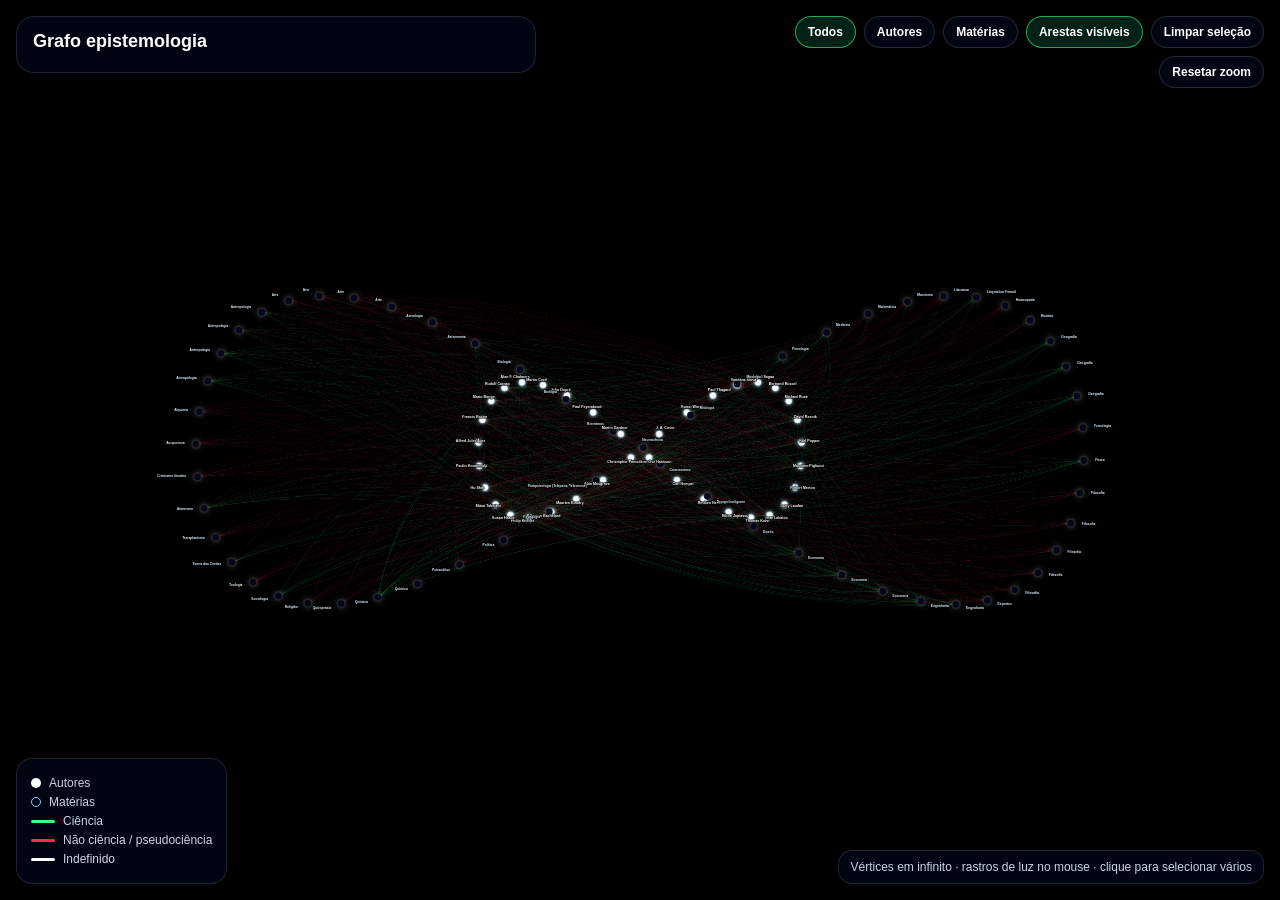
==== commit 5450b4f7: "Refatoração dos nós gerados com o arquivo materias.json" ====
--- a/index.html
+++ b/index.html
@@ -233,6 +233,11 @@
     }
     .author-card-title { margin: 1px 0 4px; font-size: 13px; line-height: 1.15; color: #020617; }
     .author-card-text { margin: 0; font-size: 11.5px; line-height: 1.28; color: #111827; }
+    .author-card-sources {
+      grid-column: 1 / -1; /* Ocupa toda a largura do grid */
+      width: 100%;         /* Garante que preencha o espaço */
+      box-sizing: border-box;
+    }
     .status {
       position: fixed;
       right: 16px;
@@ -871,12 +876,64 @@
       tooltip.classList.remove('visible');
     }
 
-function showAuthorCard(node) {
+    function showAuthorCard(node) {
       if (node.foto) {authorCard.querySelector('.author-card-image').innerHTML = `<img src="${node.foto}" alt="Foto de ${node.name}">`;}
       else {authorCard.querySelector('.author-card-image').innerHTML = `<div class="author-card-placeholder">${node.name.charAt(0)}</div>`;}
       authorCard.querySelector('.author-card-title').textContent = node.name;
       authorCard.querySelector('.author-card-text').textContent = node.text;
       authorCard.classList.add('visible');
+
+      let sourcesContainer = authorCard.querySelector('.author-card-sources');
+
+      // 3. Criação do Container de Fontes (com as correções de Grid e Largura)
+      if (!sourcesContainer) {
+        sourcesContainer = document.createElement('div');
+        sourcesContainer.className = 'author-card-sources';
+        sourcesContainer.style.gridColumn = '1 / -1'; // Ocupa toda a largura do Grid
+        sourcesContainer.style.width = '100%';
+        sourcesContainer.style.boxSizing = 'border-box';
+        sourcesContainer.style.marginTop = '12px';
+        sourcesContainer.style.paddingTop = '10px';
+        sourcesContainer.style.borderTop = '1px solid rgba(15, 23, 42, 0.12)'; // Borda sutil para fundo claro
+        sourcesContainer.style.maxHeight = '300px';
+        sourcesContainer.style.overflowY = 'auto';
+        authorCard.appendChild(sourcesContainer);
+      }
+
+
+      if (node.fontes && node.fontes.length > 0) {
+        const biografiaTexto = node.fontes[0].biografia || '';
+        const listHtml = node.fontes.map(f => {
+          
+          const linkHtml = f.link ? `<a href="${f.link}" target="_blank" style="color: #49a6e9; text-decoration: none; display: inline-block; margin-top: 3px; font-size: 11px; font-weight: 500;">🔗 Acessar Obra</a>` : '';
+        
+          const obra = f.obra || ''; 
+          const referencia = f.referencia || '';
+          const ano = f.ano ? `<span style="color: #111827; font-size: 12px;">(${f.ano})</span>` : '';
+          const biografia = f.biografia
+
+          const quebraLinha = (obra && referencia) ? '<br>' : '';
+        
+          return `<li style="margin-bottom: 10px; list-style: none; line-height: 1.4; text-align: left;">
+                    ${obra ? `<strong style="color: #111827; font-size: 13px;">${obra}</strong>` : ''} ${ano}
+                    ${quebraLinha}
+                    ${referencia ?`<span style="font-size: 11px; color: #111827; display: block; font-style: italic; margin-top: 2px;">${referencia}</span>` : ''}
+                    ${linkHtml}
+                    ${quebraLinha}
+                  </li>`;
+        }).join('');
+      
+        sourcesContainer.innerHTML = `
+        <h4 style="margin: 0 0 8px 0; font-size: 12px; color: #111827; text-transform: uppercase; letter-spacing: 0.8px; font-weight: 600;">Biografia:</h4>
+        <ul style="padding: 0; margin: 0 0 16px 0; list-style: none; font-size: 11.5px; color: #111827; line-height: 1.4; text-align: left;">
+        <li>${biografiaTexto}</li>
+        </ul>
+        <h4 style="margin: 0 0 8px 0; font-size: 12px; color: #111827; text-transform: uppercase; letter-spacing: 0.8px; font-weight: 600;">Referência:</h4> 
+        <ul style="padding: 0; margin: 0;">${listHtml}</ul>`;
+        sourcesContainer.style.display = 'block';
+      } else {
+        sourcesContainer.style.display = 'none';
+      }
       positionAuthorCard(node);
     }
 
@@ -1150,11 +1207,12 @@
       try {
         status.textContent = "Carregando dados da base...";
       
-        const [resFilosofos, resMaterias, resAvaliacoes] = await Promise.all([
+        const [resFilosofos, resMaterias, resAvaliacoes, resFontes] = await Promise.all([
           fetch('data/filosofos.json').then(r => r.json()),
           fetch('data/materias.json').then(r => r.json()),
-          fetch('data/avaliacoes.json').then(r => r.json())
-        ]);
+          fetch('data/avaliacoes.json').then(r => r.json()),
+          fetch('data/fontes.json').then(r => r.json()).catch(() => []) // Fallback de segurança
+        ]); 
       
   
         authors = resFilosofos.map((f, index) => {
@@ -1162,6 +1220,15 @@
           const point = infinityPoint(world.centerX, world.centerY, 430, 360, t, 0);
           const { labelX, labelY, anchor } = labelPlacement(point, 21);
           const nomeFormatado = f.nome.trim();
+
+          const fontesDoAutor = resFontes.filter(fonte => {
+            // 1. Tenta ligar se houver id_filosofo idêntico
+            if (fonte.id_filosofo && String(fonte.id_filosofo) === String(f.id_filosofo)) return true;
+            // 2. Se não houver ID na fonte, tenta ligar se o nome do autor bater com o nome na fonte
+            if (fonte.autor && f.nome.toLowerCase().includes(fonte.autor.toLowerCase().trim())) return true;
+            return false;
+          });
+
           return {
             id: String(f.id_filosofo),
             name: f.nome,
@@ -1172,13 +1239,18 @@
             labelY,
             labelAnchor: anchor,
             text: f.resumo || f.definicao_de_ciencia,
-            foto: `image-authors/${nomeFormatado}.png`
+            foto: `image-authors/${nomeFormatado}.png`,
+            fontes: fontesDoAutor
           };
         });
       
 
-        subjects = resMaterias.map((m, index) => {
-          const t = phaseForInfinity(index, resMaterias.length, 0.18);
+
+        
+        const materiasValidas = resMaterias.filter(m => m && m.id_materia && m.materia);
+
+        subjects = materiasValidas.map((m, index) => {
+          const t = phaseForInfinity(index, materiasValidas.length, 0.18);
           const point = infinityPoint(world.centerX, world.centerY, 1180, 820, t, 0);
           const { labelX, labelY, anchor } = labelPlacement(point, 30);
         
@@ -1192,7 +1264,7 @@
             labelY,
             labelAnchor: anchor,
             orbitIndex: 0,
-            text: m.descricao
+            text: m.descricao || "Sem descrição disponível."
           };
         });
 
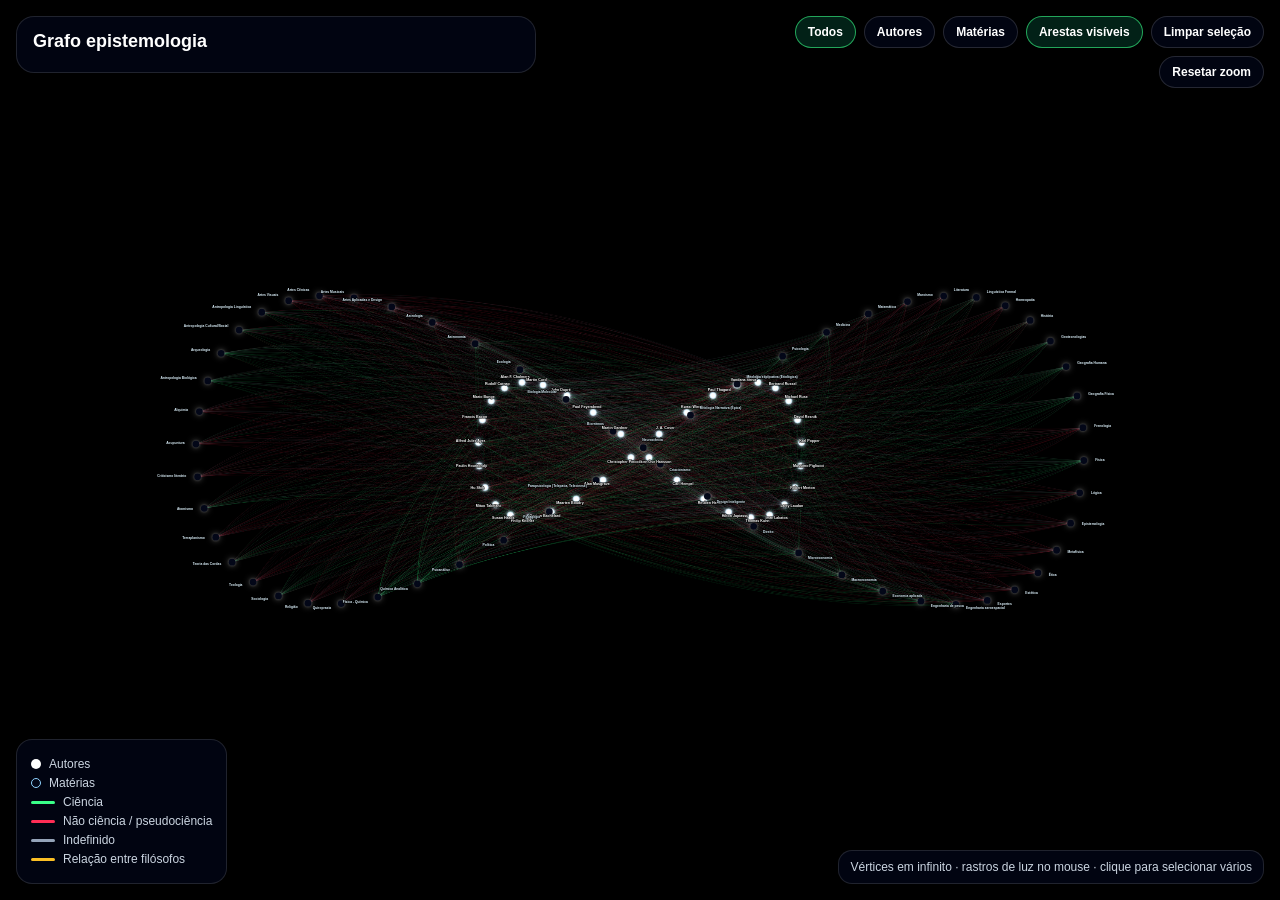
==== commit 098ad48c: "Add philosopher relation edges and updated graph data" ====
--- a/index.html
+++ b/index.html
@@ -312,7 +312,8 @@
     <div class="legend-row"><span class="legend-dot" style="background:#020617;border:1px solid #8fd3ff"></span>Matérias</div>
     <div class="legend-row"><span class="legend-line" style="background:#39ff88"></span>Ciência</div>
     <div class="legend-row"><span class="legend-line" style="background:#ff2d55"></span>Não ciência / pseudociência</div>
-    <div class="legend-row"><span class="legend-line" style="background:#ffffff"></span>Indefinido</div>
+    <div class="legend-row"><span class="legend-line" style="background:#94a3b8"></span>Indefinido</div>
+    <div class="legend-row"><span class="legend-line" style="background:#fbbf24"></span>Relação entre filósofos</div>
   </aside>
 
   <div id="viewport">
@@ -360,12 +361,12 @@
     const relationColor = {
       positive: "rgba(57, 255, 136, 0.18)",
       negative: "rgba(255, 45, 85, 0.16)",
-      neutral: "rgba(255, 255, 255, 0.11)"
+      neutral: "rgba(148, 163, 184, 0.18)"
     };
     const relationHighlightColor = {
       positive: "rgba(57, 255, 136, 0.95)",
       negative: "rgba(255, 45, 85, 0.95)",
-      neutral: "rgba(255, 255, 255, 0.82)"
+      neutral: "rgba(148, 163, 184, 0.95)"
     };
 
     const world = {
@@ -566,7 +567,12 @@
       return link.type === "author";
     }
 
+    function isSelectedAuthorLink(link) {
+      return isAuthorLink(link) && (selectedNodes.has(link.source.id) || selectedNodes.has(link.target.id));
+    }
+
     function shouldShowLink(link) {
+      if (isAuthorLink(link) && !isSelectedAuthorLink(link)) return false;
       if (currentFilter === "authors") return isAuthorLink(link);
       if (currentFilter === "subjects") return !isAuthorLink(link);
       return true;
@@ -605,15 +611,19 @@
 
       if (isAuthorLink(link)) {
         targetCtx.setLineDash([10, 8]);
-        targetCtx.strokeStyle = 'rgba(255,255,255,0.58)';
-        targetCtx.lineWidth = 1.1;
+        targetCtx.strokeStyle = 'rgba(251,191,36,0.72)';
+        targetCtx.lineWidth = 1.2;
+        targetCtx.shadowColor = 'rgba(251,191,36,0.85)';
+        targetCtx.shadowBlur = 8;
       } else {
         targetCtx.setLineDash([]);
         targetCtx.strokeStyle = relationColor[link.type];
         targetCtx.lineWidth = 0.55;
+        targetCtx.shadowBlur = 0;
       }
       targetCtx.stroke();
       targetCtx.setLineDash([]);
+      targetCtx.shadowBlur = 0;
     }
 
     function buildEdgeCache() {
@@ -622,7 +632,7 @@
       edgeCacheCtx.lineJoin = "round";
 
       for (const link of links) {
-        if (shouldShowLink(link) || currentFilter === 'all') drawWorldCurve(link, edgeCacheCtx);
+        if (shouldShowLink(link)) drawWorldCurve(link, edgeCacheCtx);
       }
     }
 
@@ -659,15 +669,19 @@
 
       if (isAuthorLink(link)) {
         ctx.setLineDash([8 * transform.k, 6 * transform.k]);
-        ctx.strokeStyle = highlight ? 'rgba(255,255,255,0.95)' : 'rgba(255,255,255,0.65)';
-        ctx.lineWidth = highlight ? 2.2 : 1.25;
+        ctx.strokeStyle = highlight ? 'rgba(251,191,36,1)' : 'rgba(251,191,36,0.72)';
+        ctx.lineWidth = highlight ? 2.4 : 1.25;
+        ctx.shadowColor = 'rgba(251,191,36,0.95)';
+        ctx.shadowBlur = highlight ? 14 : 8;
       } else {
         ctx.setLineDash([]);
         ctx.strokeStyle = highlight ? relationHighlightColor[link.type] : relationColor[link.type];
         ctx.lineWidth = highlight ? 1.9 : 0.55;
+        ctx.shadowBlur = 0;
       }
       ctx.stroke();
       ctx.setLineDash([]);
+      ctx.shadowBlur = 0;
     }
 
     function drawEdges() {
@@ -795,7 +809,7 @@
       }
 
       const suffix = selectedNodes.size === 1 ? 'vértice selecionado' : 'vértices selecionados';
-      status.textContent = `${selectedNodes.size} ${suffix} · todas as arestas continuam visíveis`;
+      status.textContent = `${selectedNodes.size} ${suffix} · relações entre filósofos aparecem ao clicar`;
     }
 
     function applyGraphFocus() {
@@ -1203,17 +1217,121 @@
     ******************/
 
     
+    async function carregarJsonData(name) {
+      try {
+        const response = await fetch(`data/${name}.json`);
+        if (!response.ok) throw new Error(`HTTP ${response.status}`);
+        return await response.json();
+      } catch (err) {
+        if (window.graphData && Array.isArray(window.graphData[name])) {
+          return window.graphData[name];
+        }
+        throw err;
+      }
+    }
+
+    function splitCsvLine(line) {
+      const values = [];
+      let value = "";
+      let quoted = false;
+
+      for (let i = 0; i < line.length; i++) {
+        const char = line[i];
+        const next = line[i + 1];
+
+        if (char === '"' && quoted && next === '"') {
+          value += '"';
+          i++;
+        } else if (char === '"') {
+          quoted = !quoted;
+        } else if (char === "," && !quoted) {
+          values.push(value);
+          value = "";
+        } else {
+          value += char;
+        }
+      }
+
+      values.push(value);
+      return values;
+    }
+
+    function parseCsv(text) {
+      const lines = text.trim().split(/\r?\n/).filter(Boolean);
+      if (lines.length < 2) return [];
+
+      const headers = splitCsvLine(lines[0]).map(header => header.trim());
+      return lines.slice(1).map(line => {
+        const values = splitCsvLine(line);
+        return Object.fromEntries(headers.map((header, index) => [header, values[index] || ""]));
+      });
+    }
+
+    async function carregarRelacoesFilosofos() {
+      const baseNames = [
+        "relacoes_filosofos",
+        "relacoes_filsofo",
+        "reloes_filosofos",
+        "relacoes-filosofos",
+        "relacoes filosofos"
+      ];
+
+      for (const baseName of baseNames) {
+        try {
+          return await carregarJsonData(baseName);
+        } catch (jsonErr) {
+          // Tenta a próxima grafia conhecida.
+        }
+      }
+
+      for (const baseName of baseNames) {
+        try {
+          const response = await fetch(`data/${baseName}.csv`);
+          if (!response.ok) throw new Error(`HTTP ${response.status}`);
+          return parseCsv(await response.text());
+        } catch (csvErr) {
+          // Tenta a próxima grafia conhecida.
+        }
+      }
+
+      return [];
+    }
+
+    function firstValue(row, keys) {
+      for (const key of keys) {
+        if (row[key] !== undefined && row[key] !== null && String(row[key]).trim() !== "") {
+          return String(row[key]).trim();
+        }
+      }
+      return "";
+    }
+
+    function normalizeLookupText(value) {
+      return String(value || "")
+        .normalize("NFD")
+        .replace(/[\u0300-\u036f]/g, "")
+        .trim()
+        .toLowerCase();
+    }
+
+    function isNoneValue(value) {
+      const normalized = normalizeLookupText(value);
+      return !normalized || ["none", "null", "nan", "na", "n/a", "-", "sem relação", "sem relacao"].includes(normalized);
+    }
+
     async function carregarDadosEpistemologicos() {
       try {
         status.textContent = "Carregando dados da base...";
       
-        const [resFilosofos, resMaterias, resAvaliacoes, resFontes] = await Promise.all([
-          fetch('data/filosofos.json').then(r => r.json()),
-          fetch('data/materias.json').then(r => r.json()),
-          fetch('data/avaliacoes.json').then(r => r.json()),
-          fetch('data/fontes.json').then(r => r.json()).catch(() => []) // Fallback de segurança
+        const [resFilosofos, resMaterias, resAvaliacoes, resFontes, resRelacoesFilosofos] = await Promise.all([
+          carregarJsonData('filosofos'),
+          carregarJsonData('materias'),
+          carregarJsonData('avaliacoes'),
+          carregarJsonData('fontes').catch(() => []),
+          carregarRelacoesFilosofos()
         ]); 
       
+        links = [];
   
         authors = resFilosofos.map((f, index) => {
           const t = phaseForInfinity(index, resFilosofos.length, 0.32);
@@ -1253,10 +1371,14 @@
           const t = phaseForInfinity(index, materiasValidas.length, 0.18);
           const point = infinityPoint(world.centerX, world.centerY, 1180, 820, t, 0);
           const { labelX, labelY, anchor } = labelPlacement(point, 30);
+          const materiaNome = String(m.materia).trim();
+          const subcampoNome = String(m.subcampo || "").trim();
+          const nomeExibicao = subcampoNome || materiaNome;
         
           return {
-            id: String(m.id_materia),
-            name: m.materia,
+            id: `${String(m.id_materia)}::${index}`,
+            materiaId: String(m.id_materia),
+            name: nomeExibicao,
             kind: "subject",
             x: point.x,
             y: point.y,
@@ -1271,24 +1393,89 @@
 
         nodes = [...authors, ...subjects];
         nodeById = new Map(nodes.map(node => [node.id, node]));
+        const authorByName = new Map(authors.map(author => [normalizeLookupText(author.name), author]));
+        const subjectNodesByMateriaId = new Map();
+        subjects.forEach(subject => {
+          if (!subjectNodesByMateriaId.has(subject.materiaId)) {
+            subjectNodesByMateriaId.set(subject.materiaId, []);
+          }
+          subjectNodesByMateriaId.get(subject.materiaId).push(subject);
+        });
       
         resAvaliacoes.forEach(av => {
           const autorNode = nodeById.get(String(av.id_filosofo));
-          const materiaNode = nodeById.get(String(av.id_materia));
+          const materiaNodes = subjectNodesByMateriaId.get(String(av.id_materia)) || [];
         
-          if (autorNode && materiaNode) {
+          if (autorNode && materiaNodes.length > 0) {
             // Mapeia as classificações de texto da base para as classes aceitas no CSS
+            const classificacao = String(av.classificacao || "").trim().toLowerCase();
             let tipoAresta = "neutral";
-            if (av.classificacao === "Ciência") tipoAresta = "positive";
-            else if (av.classificacao === "Pseudociência" || av.classificacao === "Não Ciência") tipoAresta = "negative";
-          
-            links.push({
-              source: autorNode,
-              target: materiaNode,
-              type: tipoAresta,
-              text: av.justificativa || `${autorNode.name} classifica ${materiaNode.name} como ${av.classificacao}.`
+            if (classificacao === "ciência") tipoAresta = "positive";
+            else if (classificacao === "pseudociência" || classificacao === "não ciência") tipoAresta = "negative";
+
+            materiaNodes.forEach(materiaNode => {
+              links.push({
+                source: autorNode,
+                target: materiaNode,
+                type: tipoAresta,
+                text: av.justificativa || `${autorNode.name} classifica ${materiaNode.name} como ${av.classificacao}.`
+              });
             });
           }
+        });
+
+        const linkedPairs = new Set(links.map(link => `${link.source.id}::${link.target.id}`));
+        authors.forEach(author => {
+          subjects.forEach(subject => {
+            const pairId = `${author.id}::${subject.id}`;
+            if (linkedPairs.has(pairId)) return;
+
+            links.push({
+              source: author,
+              target: subject,
+              type: "neutral",
+              text: `${author.name} ainda não possui avaliação cadastrada para ${subject.name}; relação marcada como indefinida.`
+            });
+            linkedPairs.add(pairId);
+          });
+        });
+
+        const authorRelationPairs = new Set();
+        const findAuthor = value => {
+          const normalized = normalizeLookupText(value);
+          return nodeById.get(String(value)) || authorByName.get(normalized) || null;
+        };
+
+        [...resAvaliacoes, ...resRelacoesFilosofos].forEach(row => {
+          const sourceValue = firstValue(row, [
+            "id_filosofo_origem", "id_filosofo_1", "id_filosofo_a", "id_filosofo",
+            "filosofo_origem", "filosofo_1", "filosofo_a", "filosofo", "source", "from"
+          ]);
+          const targetValue = firstValue(row, [
+            "id_filosofo_destino", "id_filosofo_2", "id_filosofo_b",
+            "filosofo_destino", "filosofo_2", "filosofo_b", "relacoes_filosofos",
+            "relacoes_filsofo", "relacoes_filosofo", "relacao_filosofo", "target", "to"
+          ]);
+          const relationText = firstValue(row, ["relacao", "relação", "tipo", "descricao", "descrição", "texto"]);
+
+          if (isNoneValue(sourceValue) || isNoneValue(targetValue)) return;
+
+          targetValue.split(/[;|]/).map(value => value.trim()).filter(value => !isNoneValue(value)).forEach(targetItem => {
+            const source = findAuthor(sourceValue);
+            const target = findAuthor(targetItem);
+            if (!source || !target || source.id === target.id) return;
+
+            const pairKey = [source.id, target.id].sort().join("::");
+            if (authorRelationPairs.has(pairKey)) return;
+
+            links.push({
+              source,
+              target,
+              type: "author",
+              text: relationText || `Relação entre ${source.name} e ${target.name}.`
+            });
+            authorRelationPairs.add(pairKey);
+          });
         });
       
 
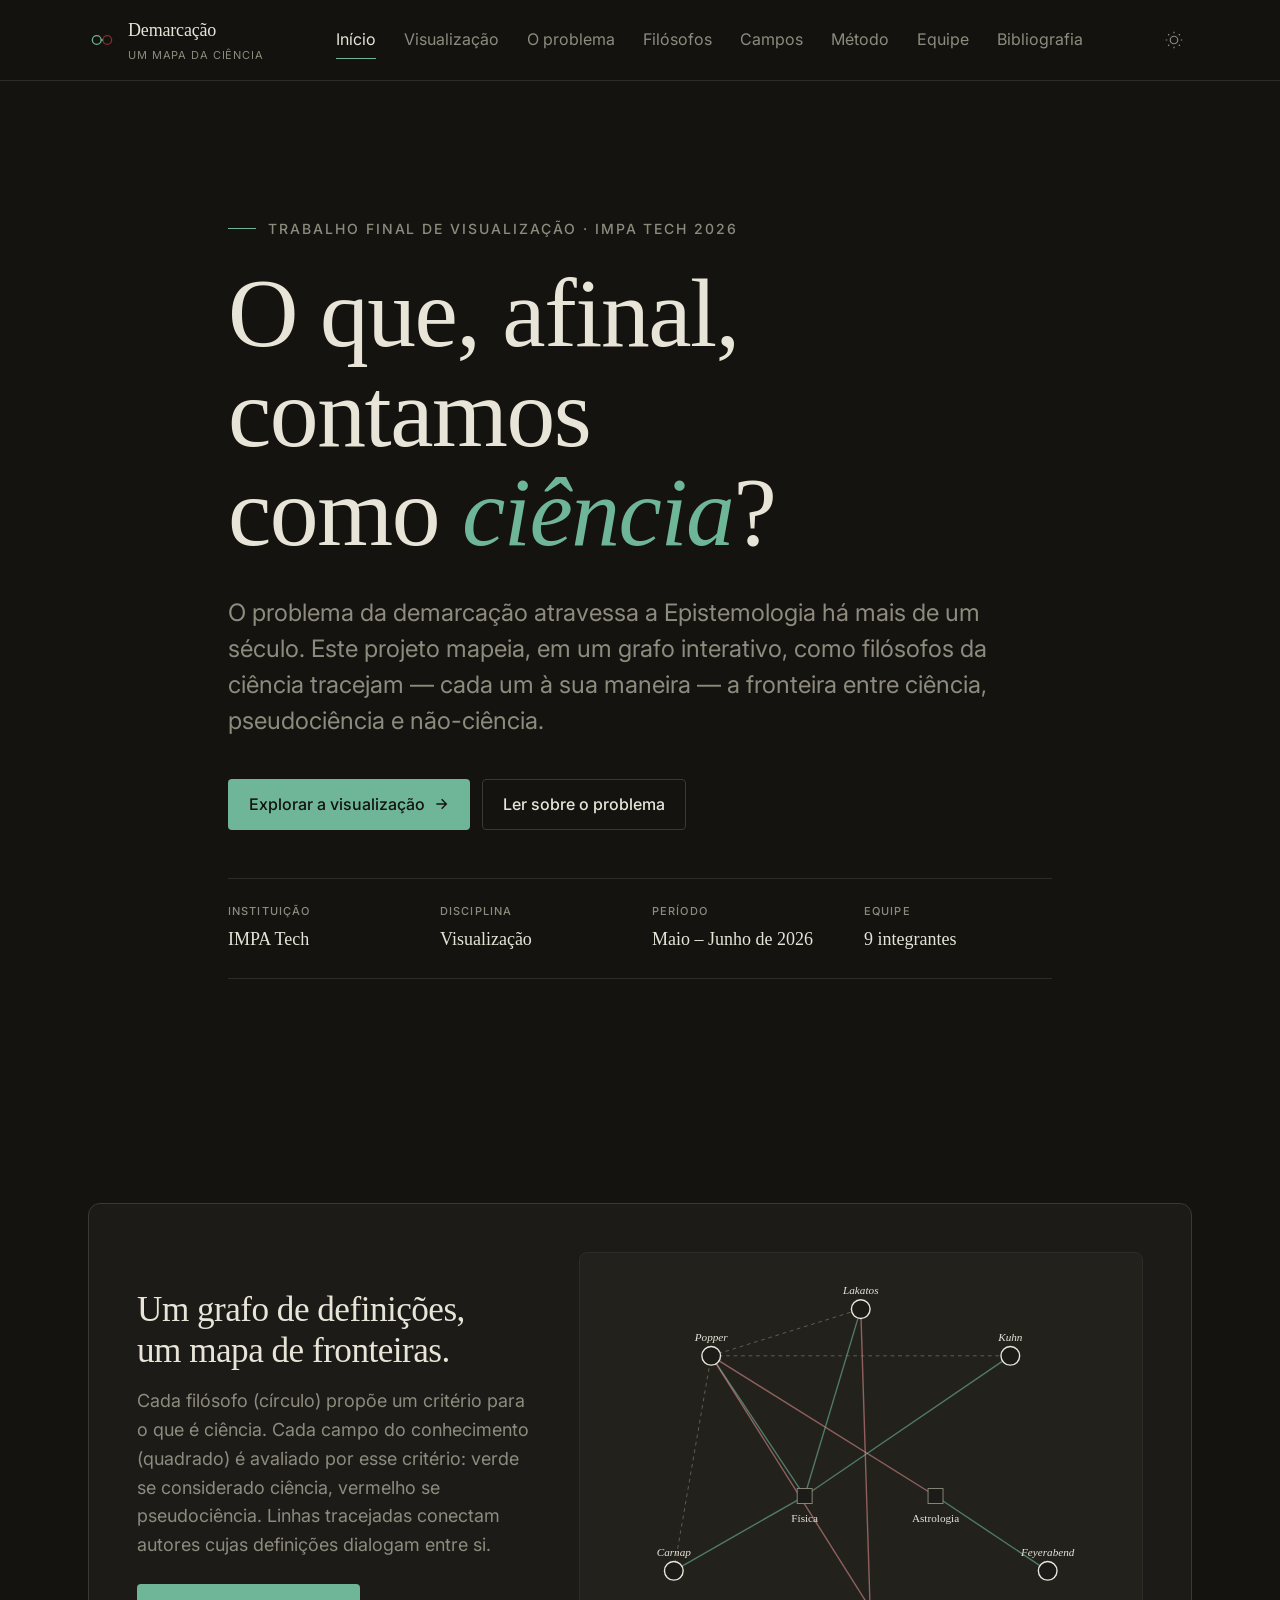
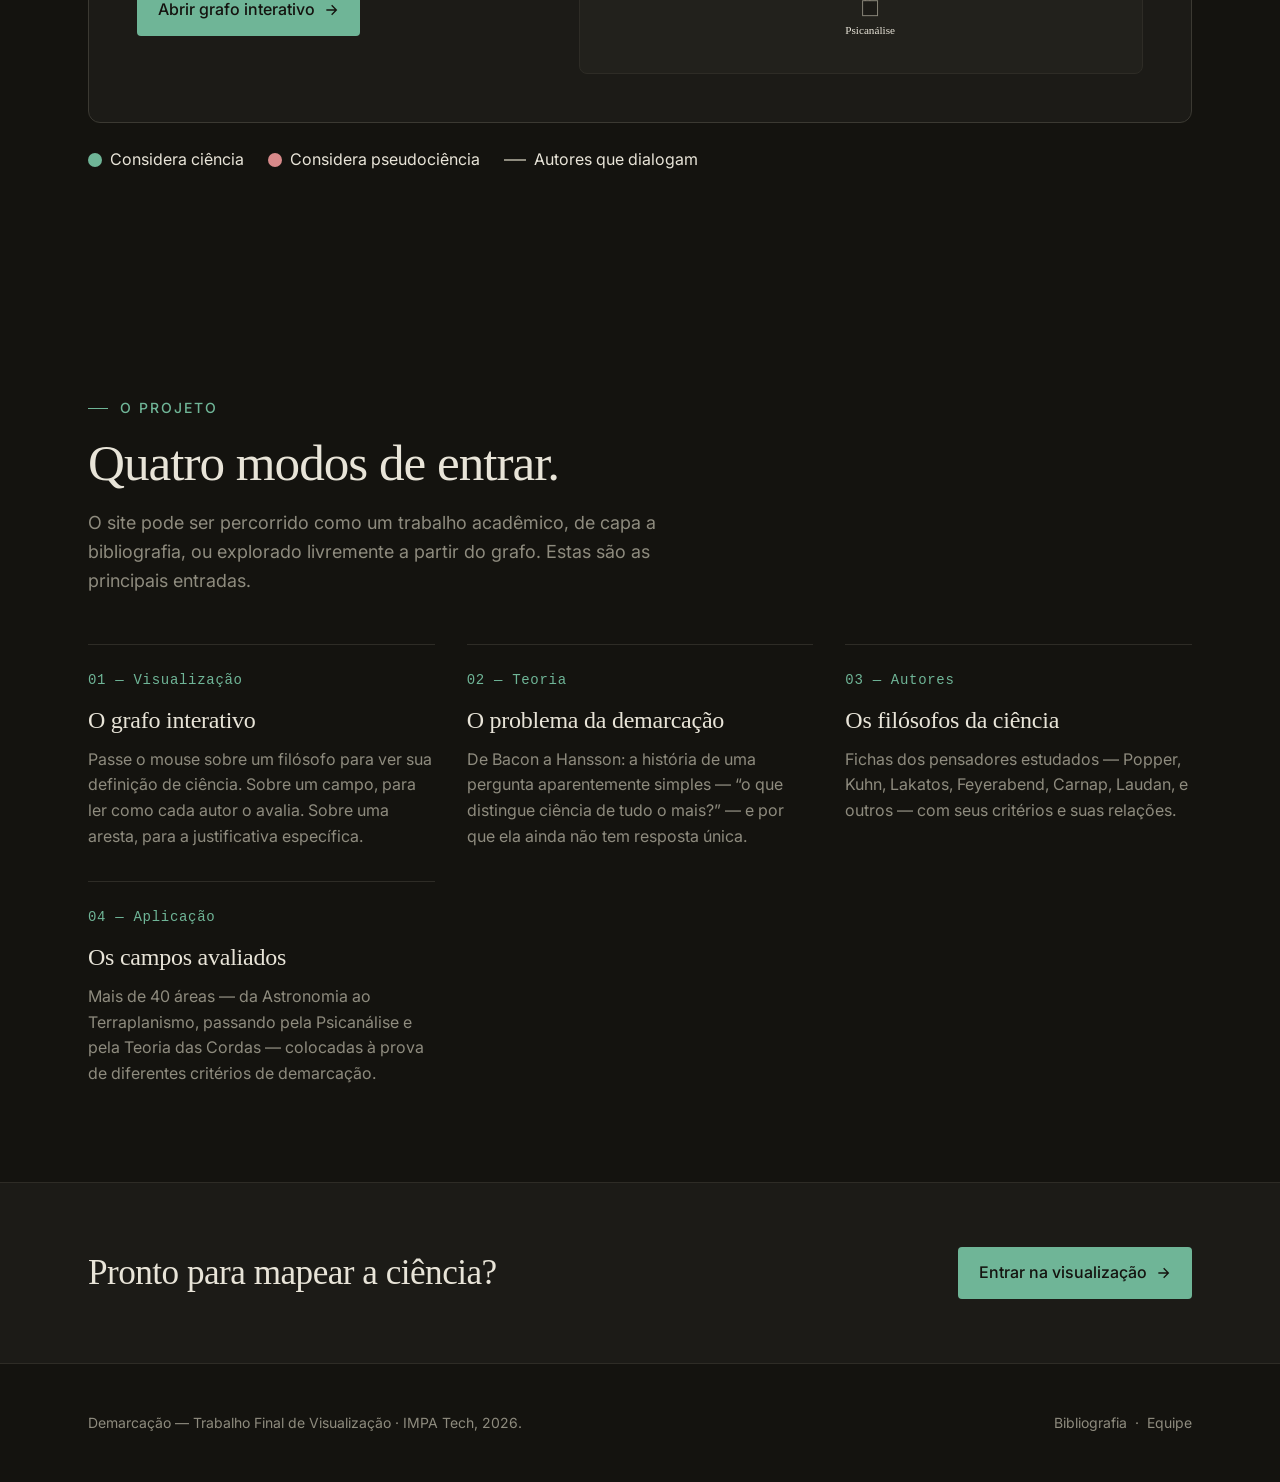
==== commit 019c1808: "Melhorias no grafo e upload do site, com modificações na página "equipe"" ====
--- a/index.html
+++ b/index.html
@@ -1,1507 +1,193 @@
 <!DOCTYPE html>
-<html lang="pt-BR">
+<html lang="pt-BR" data-theme="dark">
 <head>
-  <meta charset="UTF-8" />
-  <meta name="viewport" content="width=device-width, initial-scale=1.0" />
-  <title>Visualização em formato de infinito</title>
-  <style>
-    * { box-sizing: border-box; }
-    html, body {
-      width: 100%;
-      height: 100%;
-      margin: 0;
-      overflow: hidden;
-      font-family: Inter, Arial, sans-serif;
-      color: white;
-      background: #000000;
-    }
-    #light-trails {
-      position: fixed;
-      inset: 0;
-      z-index: 0;
-      pointer-events: none;
-      overflow: hidden;
-      mix-blend-mode: screen;
-    }
-    .trail-light,
-    .spark-light,
-    .click-ripple {
-      position: fixed;
-      left: 0;
-      top: 0;
-      border-radius: 999px;
-      pointer-events: none;
-      will-change: transform, opacity;
-    }
-    .trail-light {
-      width: 118px;
-      height: 118px;
-      background: radial-gradient(circle,
-        rgba(255,255,255,0.16) 0%,
-        rgba(180,230,255,0.08) 22%,
-        rgba(57,255,136,0.03) 44%,
-        rgba(0,0,0,0) 72%
-      );
-      animation: trailFade 780ms ease-out forwards;
-    }
-    .spark-light {
-      width: 34px;
-      height: 34px;
-      background: radial-gradient(circle,
-        rgba(255,255,255,0.28) 0%,
-        rgba(180,230,255,0.10) 34%,
-        rgba(0,0,0,0) 72%
-      );
-      animation: sparkDrift 640ms ease-out forwards;
-    }
-    .click-ripple {
-      width: 34px;
-      height: 34px;
-      border: 1px solid rgba(255,255,255,0.16);
-      box-shadow:
-        0 0 10px rgba(255,255,255,0.16),
-        0 0 24px rgba(180,230,255,0.10);
-      animation: rippleGlow 720ms ease-out forwards;
-    }
-    @keyframes trailFade {
-      0% { opacity: 0.36; transform: translate3d(var(--x), var(--y), 0) scale(0.34); }
-      100% { opacity: 0; transform: translate3d(var(--x), var(--y), 0) scale(1.35); }
-    }
-    @keyframes sparkDrift {
-      0% { opacity: 0.42; transform: translate3d(var(--x), var(--y), 0) scale(0.45); }
-      100% { opacity: 0; transform: translate3d(calc(var(--x) + var(--dx)), calc(var(--y) + var(--dy)), 0) scale(1.45); }
-    }
-    @keyframes rippleGlow {
-      0% { opacity: 0.34; transform: translate3d(var(--x), var(--y), 0) scale(0.3); }
-      100% { opacity: 0; transform: translate3d(var(--x), var(--y), 0) scale(4.2); }
-    }
-    #viewport {
-      position: fixed;
-      inset: 0;
-      overflow: hidden;
-      cursor: grab;
-    }
-    #viewport.dragging { cursor: grabbing; }
-    #edge-canvas, #graph-svg {
-      position: absolute;
-      inset: 0;
-      width: 100vw;
-      height: 100vh;
-      display: block;
-    }
-    #edge-canvas { z-index: 1; }
-    #graph-svg { z-index: 2; }
-    .top-panel {
-      position: fixed;
-      top: 16px;
-      left: 16px;
-      z-index: 20;
-      width: min(520px, calc(100vw - 32px));
-      padding: 14px 16px;
-      border-radius: 18px;
-      background: rgba(2, 6, 23, 0.76);
-      border: 1px solid rgba(255,255,255,0.12);
-    }
-    .top-panel h1 { margin: 0 0 6px; font-size: 18px; line-height: 1.15; }
-    .top-panel p { margin: 0; color: #cbd5e1; font-size: 13px; line-height: 1.4; }
-    .controls {
-      position: fixed;
-      top: 16px;
-      right: 16px;
-      z-index: 20;
-      display: flex;
-      flex-wrap: wrap;
-      justify-content: flex-end;
-      gap: 8px;
-      max-width: 560px;
-    }
-    button {
-      border: 1px solid rgba(255,255,255,0.14);
-      background: rgba(2, 6, 23, 0.78);
-      color: white;
-      padding: 8px 12px;
-      border-radius: 999px;
-      cursor: pointer;
-      font-size: 12px;
-      font-weight: 700;
-    }
-    button:hover, button.active {
-      background: rgba(16, 185, 129, 0.18);
-      border-color: rgba(57, 255, 136, 0.6);
-    }
-    .legend {
-      position: fixed;
-      left: 16px;
-      bottom: 16px;
-      z-index: 20;
-      padding: 12px 14px;
-      border-radius: 16px;
-      background: rgba(2, 6, 23, 0.76);
-      border: 1px solid rgba(255,255,255,0.12);
-      color: #cbd5e1;
-      font-size: 12px;
-    }
-    .legend-row { display: flex; align-items: center; gap: 8px; margin: 5px 0; }
-    .legend-dot, .legend-line { display: inline-block; flex: 0 0 auto; }
-    .legend-dot { width: 10px; height: 10px; border-radius: 999px; }
-    .legend-line { width: 24px; height: 3px; border-radius: 999px; }
-    .node {
-      cursor: pointer;
-      transition: opacity 0.12s ease, r 0.12s ease, stroke-width 0.12s ease;
-    }
-    .node.author { fill: rgba(255,255,255,0.98); stroke: rgba(255,255,255,0.95); stroke-width: 1.2; }
-    .node.subject { fill: #020617; stroke: rgba(255,255,255,0.88); stroke-width: 1; }
-    .node.faded { opacity: 0.12; }
-    .node.focused { opacity: 1; stroke-width: 2.2; }
-    .node.selected { opacity: 1; stroke-width: 3.4; }
-    .label {
-      fill: #f8fafc;
-      font-weight: 700;
-      pointer-events: none;
-      paint-order: stroke;
-      stroke: rgba(0,0,0,0.9);
-      stroke-width: 3px;
-      stroke-linecap: round;
-      stroke-linejoin: round;
-      transition: opacity 0.12s ease;
-    }
-    .author-label { font-size: 9.6px; text-anchor: middle; }
-    .subject-label { font-size: 8.8px; fill: #dbeafe; }
-    .label.faded { opacity: 0.1; }
-    .orbit-guide {
-      fill: none;
-      stroke: rgba(255,255,255,0.18);
-      stroke-width: 1.6;
-      pointer-events: none;
-    }
-    .nucleus-guide {
-      fill: rgba(255,255,255,0.04);
-      stroke: rgba(255,255,255,0.16);
-      stroke-width: 1.2;
-      pointer-events: none;
-    }
-
-    .link-hit {
-      fill: none;
-      stroke: rgba(255,255,255,0);
-      stroke-width: 10;
-      pointer-events: stroke;
-    }
-    .tooltip {
-      position: fixed;
-      z-index: 40;
-      max-width: 320px;
-      padding: 10px 12px;
-      border-radius: 14px;
-      background: rgba(2, 6, 23, 0.94);
-      border: 1px solid rgba(255,255,255,0.14);
-      color: #e5e7eb;
-      pointer-events: none;
-      opacity: 0;
-      transform: translateY(6px);
-      transition: opacity 0.1s ease, transform 0.1s ease;
-      font-size: 12px;
-      line-height: 1.35;
-    }
-    .tooltip.visible { opacity: 1; transform: translateY(0); }
-    .tooltip strong { display: block; margin-bottom: 4px; color: white; font-size: 13px; }
-    .author-card {
-      position: fixed;
-      z-index: 45;
-      width: min(330px, calc(100vw - 24px));
-      min-height: 88px;
-      display: grid;
-      grid-template-columns: 68px 1fr;
-      gap: 9px;
-      padding: 9px;
-      border-radius: 16px;
-      background: rgba(255,255,255,0.68);
-      border: 1px solid rgba(15, 23, 42, 0.18);
-      color: #020617;
-      opacity: 0;
-      transform: translateY(8px) scale(0.97);
-      pointer-events: none;
-      transition: opacity 0.16s ease, transform 0.16s ease;
-    }
-    .author-card.visible { opacity: 1; transform: translateY(0) scale(1); }
-    .author-card-image {
-      width: 68px; height: 68px; border-radius: 12px; overflow: hidden;
-      background: rgba(248,250,252,0.8); border: 1px solid rgba(15,23,42,0.12);
-    }
-    .author-card-image img, .author-card-placeholder {
-      width: 100%; height: 100%; display: grid; place-items: center; object-fit: cover; font-weight: 800; color: #020617;
-    }
-    .author-card-title { margin: 1px 0 4px; font-size: 13px; line-height: 1.15; color: #020617; }
-    .author-card-text { margin: 0; font-size: 11.5px; line-height: 1.28; color: #111827; }
-    .author-card-sources {
-      grid-column: 1 / -1; /* Ocupa toda a largura do grid */
-      width: 100%;         /* Garante que preencha o espaço */
-      box-sizing: border-box;
-    }
-    .status {
-      position: fixed;
-      right: 16px;
-      bottom: 16px;
-      z-index: 20;
-      padding: 9px 11px;
-      border-radius: 14px;
-      background: rgba(2, 6, 23, 0.76);
-      border: 1px solid rgba(255,255,255,0.12);
-      color: #cbd5e1;
-      font-size: 12px;
-    }
-
-    .starfield { display: none; }
-    .atom-background-glow { display: none; }
-    .node.author {
-      fill: rgba(255,255,255,0.98);
-      stroke: rgba(180,230,255,0.98);
-      stroke-width: 1.4;
-      filter:
-        drop-shadow(0 0 3px rgba(255,255,255,0.88))
-        drop-shadow(0 0 7px rgba(150,220,255,0.55));
-    }
-    .node.author.selected, .node.author.focused {
-      filter:
-        drop-shadow(0 0 5px rgba(255,255,255,0.96))
-        drop-shadow(0 0 12px rgba(150,220,255,0.72));
-    }
-    .node.subject {
-      fill: rgba(2, 6, 23, 0.98);
-      stroke: transparent;
-      stroke-width: 0;
-      filter:
-        drop-shadow(0 0 3px rgba(255,255,255,0.28))
-        drop-shadow(0 0 8px rgba(255,255,255,0.34));
-    }
-    .node.subject.selected, .node.subject.focused {
-      stroke: transparent;
-      stroke-width: 0;
-      filter:
-        drop-shadow(0 0 5px rgba(255,255,255,0.92))
-        drop-shadow(0 0 13px rgba(255,255,255,0.54));
-    }
-    .label.author-label { fill: #ffffff; }
-    .label.subject-label { fill: #dff4ff; }
-    .orbit-guide, .nucleus-guide { display: none; }
-    @media (max-width: 800px) {
-      .top-panel, .legend { display: none; }
-      .controls { left: 10px; right: 10px; top: 10px; justify-content: center; }
-      .status { left: 10px; right: 10px; bottom: 10px; text-align: center; }
-    }
-  </style>
+  <meta charset="UTF-8">
+  <meta name="viewport" content="width=device-width, initial-scale=1">
+  <meta name="theme-color" content="#1F4E3D">
+  <title>Demarcação — Um mapa da ciência · IMPA Tech</title>
+  <meta name="description" content="Visualização interativa em grafo do problema da demarcação na Epistemologia da Ciência. Trabalho Final, IMPA Tech 2026.">
+  <meta property="og:title" content="Demarcação — Um mapa da ciência">
+  <meta property="og:description" content="O que é ciência? Um grafo interativo conecta filósofos da ciência aos campos do conhecimento que eles consideram (ou não) científicos.">
+  
+  <link rel="preconnect" href="https://fonts.googleapis.com/">
+  <link rel="preconnect" href="https://fonts.gstatic.com/" crossorigin="">
+  <link href="https://fonts.googleapis.com/css2?family=Inter:wght@400;500;600;700&display=swap" rel="stylesheet">
+  
+  <link rel="stylesheet" href="css/base.css">
+  <link rel="stylesheet" href="css/style.css">
+  
+  <link rel="icon" type="image/svg+xml" href="assets/favicon.svg">
 </head>
 <body>
-  <div id="light-trails" aria-hidden="true"></div>
-  <div class="starfield"></div>
-  <section class="top-panel">
-    <h1>Grafo epistemologia</h1>
+
+<header class="site-header is-scrolled">
+  <div class="container site-header__inner">
+    <a href="index.html" class="brand" aria-label="Demarcação — voltar à home">
+      <svg class="brand__mark" viewBox="0 0 32 32" fill="none" aria-hidden="true">
+        <circle cx="10" cy="16" r="5" stroke="currentColor" stroke-width="1.5" fill="none"></circle>
+        <circle cx="22" cy="16" r="5" stroke="#8B2C2C" stroke-width="1.5" fill="none"></circle>
+        <line x1="15" y1="16" x2="17" y2="16" stroke="currentColor" stroke-width="1.5"></line>
+      </svg>
+      <span>
+        <span class="brand__name">Demarcação</span>
+        <span class="brand__sub">Um mapa da ciência</span>
+      </span>
+    </a>
+    
+    <nav class="nav" data-nav="" aria-label="Navegação principal">
+      <a href="index.html" aria-current="page">Início</a>
+      <a href="visualizacao.html">Visualização</a>
+      <a href="problema.html">O problema</a>
+      <a href="filosofos.html">Filósofos</a>
+      <a href="campos.html">Campos</a>
+      <a href="metodologia.html">Método</a>
+      <a href="equipe.html">Equipe</a>
+      <a href="bibliografia.html">Bibliografia</a>
+    </nav>
+    <button class="theme-toggle" data-theme-toggle="" aria-label="Mudar para modo claro"><svg width="18" height="18" viewBox="0 0 24 24" fill="none" stroke="currentColor" stroke-width="1.6"><circle cx="12" cy="12" r="5"></circle><path d="M12 1v2M12 21v2M4.22 4.22l1.42 1.42M18.36 18.36l1.42 1.42M1 12h2M21 12h2M4.22 19.78l1.42-1.42M18.36 5.64l1.42-1.42"></path></svg></button>
+    <button class="nav-toggle" data-nav-toggle="" aria-label="Abrir menu" aria-expanded="false">
+      <svg width="20" height="20" viewBox="0 0 24 24" fill="none" stroke="currentColor" stroke-width="1.6"><line x1="3" y1="7" x2="21" y2="7"></line><line x1="3" y1="17" x2="21" y2="17"></line></svg>
+    </button>
+  </div>
+</header>
+
+<main>
+
+  <section class="hero">
+    <div class="container container--default">
+      <p class="hero__eyebrow">Trabalho Final de Visualização · IMPA Tech 2026</p>
+      <h1 class="hero__title">O que, afinal, contamos como <em>ciência</em>?</h1>
+      <p class="hero__lede">
+        O problema da demarcação atravessa a Epistemologia há mais de um século. Este projeto mapeia, em um grafo interativo,
+        como filósofos da ciência tracejam — cada um à sua maneira — a fronteira entre ciência, pseudociência e não-ciência.
+      </p>
+      <div class="hero__actions">
+        <a class="btn btn--primary" href="visualizacao.html">
+          Explorar a visualização
+          <svg class="icon" viewBox="0 0 24 24" fill="none" stroke="currentColor" stroke-width="2"><path d="M5 12h14M13 5l7 7-7 7"></path></svg>
+        </a>
+        <a class="btn btn--ghost" href="problema.html">Ler sobre o problema</a>
+      </div>
+
+      <dl class="meta-bar">
+        <div class="meta-bar__grid">
+          <div class="meta-bar__item">
+            <dt>Instituição</dt>
+            <dd>IMPA Tech</dd>
+          </div>
+          <div class="meta-bar__item">
+            <dt>Disciplina</dt>
+            <dd>Visualização</dd>
+          </div>
+          <div class="meta-bar__item">
+            <dt>Período</dt>
+            <dd>Maio – Junho de 2026</dd>
+          </div>
+          <div class="meta-bar__item">
+            <dt>Equipe</dt>
+            <dd>9 integrantes</dd>
+          </div>
+        </div>
+      </dl>
+    </div>
   </section>
 
-  <section class="controls">
-    <button class="filter active" data-filter="all">Todos</button>
-    <button class="filter" data-filter="authors">Autores</button>
-    <button class="filter" data-filter="subjects">Matérias</button>
-    <button id="toggle-edges" class="active">Arestas visíveis</button>
-    <button id="clear-selection">Limpar seleção</button>
-    <button id="reset">Resetar zoom</button>
+  <section>
+    <div class="container">
+      <div class="viz-preview">
+        <div class="viz-preview__text">
+          <h3>Um grafo de definições, um mapa de fronteiras.</h3>
+          <p>
+            Cada filósofo (círculo) propõe um critério para o que é ciência. Cada campo do conhecimento (quadrado) é avaliado por esse
+            critério: verde se considerado ciência, vermelho se pseudociência. Linhas tracejadas conectam autores cujas definições dialogam entre si.
+          </p>
+          <a class="btn btn--primary" href="visualizacao.html">
+            Abrir grafo interativo
+            <svg class="icon" viewBox="0 0 24 24" fill="none" stroke="currentColor" stroke-width="2"><path d="M5 12h14M13 5l7 7-7 7"></path></svg>
+          </a>
+        </div>
+        <div class="viz-preview__visual graph-preview" data-graph-preview="" aria-hidden="true"><svg viewBox="0 0 600 450" role="img" aria-label="Pré-visualização do grafo de demarcação"><line x1="140" y1="110" x2="240" y2="260" stroke="var(--color-primary)" stroke-width="1.5" stroke-dasharray="" class="edge"></line><line x1="140" y1="110" x2="380" y2="260" stroke="var(--color-accent)" stroke-width="1.5" stroke-dasharray="" class="edge"></line><line x1="140" y1="110" x2="310" y2="380" stroke="var(--color-accent)" stroke-width="1.5" stroke-dasharray="" class="edge"></line><line x1="460" y1="110" x2="240" y2="260" stroke="var(--color-primary)" stroke-width="1.5" stroke-dasharray="" class="edge"></line><line x1="300" y1="60" x2="240" y2="260" stroke="var(--color-primary)" stroke-width="1.5" stroke-dasharray="" class="edge"></line><line x1="300" y1="60" x2="310" y2="380" stroke="var(--color-accent)" stroke-width="1.5" stroke-dasharray="" class="edge"></line><line x1="100" y1="340" x2="240" y2="260" stroke="var(--color-primary)" stroke-width="1.5" stroke-dasharray="" class="edge"></line><line x1="500" y1="340" x2="380" y2="260" stroke="var(--color-primary)" stroke-width="1.5" stroke-dasharray="" class="edge"></line><line x1="140" y1="110" x2="300" y2="60" stroke="var(--color-text-muted)" stroke-width="1" stroke-dasharray="4 4" class="edge"></line><line x1="140" y1="110" x2="460" y2="110" stroke="var(--color-text-muted)" stroke-width="1" stroke-dasharray="4 4" class="edge"></line><line x1="100" y1="340" x2="140" y2="110" stroke="var(--color-text-muted)" stroke-width="1" stroke-dasharray="4 4" class="edge"></line><g class="node" transform="translate(140, 110)"><circle r="10" fill="var(--color-surface)" stroke="var(--color-text)" stroke-width="1.5"></circle><text y="-16" text-anchor="middle" font-family="var(--font-display)" font-size="12" fill="var(--color-text)" font-style="italic">Popper</text></g><g class="node" transform="translate(460, 110)"><circle r="10" fill="var(--color-surface)" stroke="var(--color-text)" stroke-width="1.5"></circle><text y="-16" text-anchor="middle" font-family="var(--font-display)" font-size="12" fill="var(--color-text)" font-style="italic">Kuhn</text></g><g class="node" transform="translate(300, 60)"><circle r="10" fill="var(--color-surface)" stroke="var(--color-text)" stroke-width="1.5"></circle><text y="-16" text-anchor="middle" font-family="var(--font-display)" font-size="12" fill="var(--color-text)" font-style="italic">Lakatos</text></g><g class="node" transform="translate(100, 340)"><circle r="10" fill="var(--color-surface)" stroke="var(--color-text)" stroke-width="1.5"></circle><text y="-16" text-anchor="middle" font-family="var(--font-display)" font-size="12" fill="var(--color-text)" font-style="italic">Carnap</text></g><g class="node" transform="translate(500, 340)"><circle r="10" fill="var(--color-surface)" stroke="var(--color-text)" stroke-width="1.5"></circle><text y="-16" text-anchor="middle" font-family="var(--font-display)" font-size="12" fill="var(--color-text)" font-style="italic">Feyerabend</text></g><g class="node" transform="translate(240, 260)"><rect x="-8" y="-8" width="16" height="16" fill="var(--color-surface)" stroke="var(--color-text-muted)" stroke-width="1"></rect><text y="28" text-anchor="middle" font-family="var(--font-display)" font-size="12" fill="var(--color-text)" font-style="normal">Física</text></g><g class="node" transform="translate(380, 260)"><rect x="-8" y="-8" width="16" height="16" fill="var(--color-surface)" stroke="var(--color-text-muted)" stroke-width="1"></rect><text y="28" text-anchor="middle" font-family="var(--font-display)" font-size="12" fill="var(--color-text)" font-style="normal">Astrologia</text></g><g class="node" transform="translate(310, 380)"><rect x="-8" y="-8" width="16" height="16" fill="var(--color-surface)" stroke="var(--color-text-muted)" stroke-width="1"></rect><text y="28" text-anchor="middle" font-family="var(--font-display)" font-size="12" fill="var(--color-text)" font-style="normal">Psicanálise</text></g></svg></div>
+      </div>
+
+      <div class="viz-legend" aria-label="Legenda do grafo">
+        <span class="viz-legend__item"><span class="viz-legend__swatch swatch--science"></span> Considera ciência</span>
+        <span class="viz-legend__item"><span class="viz-legend__swatch swatch--pseudo"></span> Considera pseudociência</span>
+        <span class="viz-legend__item"><span class="viz-legend__swatch swatch--edge-author"></span> Autores que dialogam</span>
+      </div>
+    </div>
   </section>
 
-  <aside class="legend">
-    <div class="legend-row"><span class="legend-dot" style="background:#fff"></span>Autores</div>
-    <div class="legend-row"><span class="legend-dot" style="background:#020617;border:1px solid #8fd3ff"></span>Matérias</div>
-    <div class="legend-row"><span class="legend-line" style="background:#39ff88"></span>Ciência</div>
-    <div class="legend-row"><span class="legend-line" style="background:#ff2d55"></span>Não ciência / pseudociência</div>
-    <div class="legend-row"><span class="legend-line" style="background:#94a3b8"></span>Indefinido</div>
-    <div class="legend-row"><span class="legend-line" style="background:#fbbf24"></span>Relação entre filósofos</div>
-  </aside>
+  <section>
+    <div class="container">
+      <div class="section-head">
+        <p class="section-head__kicker">O projeto</p>
+        <h2 class="section-head__title">Quatro modos de entrar.</h2>
+        <p class="section-head__lede">
+          O site pode ser percorrido como um trabalho acadêmico, de capa a bibliografia, ou explorado livremente a partir do grafo.
+          Estas são as principais entradas.
+        </p>
+      </div>
 
-  <div id="viewport">
-    <canvas id="edge-canvas"></canvas>
-    <svg id="graph-svg" aria-label="Grafo em formato de infinito">
-      <defs>
-        <radialGradient id="nucleusGlow" cx="50%" cy="50%" r="60%">
-          <stop offset="0%" stop-color="rgba(255,255,255,1)"/>
-          <stop offset="28%" stop-color="rgba(208,240,255,0.96)"/>
-          <stop offset="60%" stop-color="rgba(115,195,255,0.72)"/>
-          <stop offset="100%" stop-color="rgba(115,195,255,0.08)"/>
-        </radialGradient>
-      </defs>
-      <g id="graph-layer">
-        <g id="guides-layer"></g>
-        <g id="link-hit-layer"></g>
-        <g id="nodes-layer"></g>
-        <g id="labels-layer"></g>
-      </g>
-    </svg>
+      <div class="feature-grid">
+        <article class="feature">
+          <p class="feature__num">01 — Visualização</p>
+          <h3 class="feature__title">O grafo interativo</h3>
+          <p class="feature__body">
+            Passe o mouse sobre um filósofo para ver sua definição de ciência. Sobre um campo, para ler como cada
+            autor o avalia. Sobre uma aresta, para a justificativa específica.
+          </p>
+        </article>
+        <article class="feature">
+          <p class="feature__num">02 — Teoria</p>
+          <h3 class="feature__title">O problema da demarcação</h3>
+          <p class="feature__body">
+            De Bacon a Hansson: a história de uma pergunta aparentemente simples — “o que distingue ciência de
+            tudo o mais?” — e por que ela ainda não tem resposta única.
+          </p>
+        </article>
+        <article class="feature">
+          <p class="feature__num">03 — Autores</p>
+          <h3 class="feature__title">Os filósofos da ciência</h3>
+          <p class="feature__body">
+            Fichas dos pensadores estudados — Popper, Kuhn, Lakatos, Feyerabend, Carnap, Laudan, e outros —
+            com seus critérios e suas relações.
+          </p>
+        </article>
+        <article class="feature">
+          <p class="feature__num">04 — Aplicação</p>
+          <h3 class="feature__title">Os campos avaliados</h3>
+          <p class="feature__body">
+            Mais de 40 áreas — da Astronomia ao Terraplanismo, passando pela Psicanálise e pela Teoria das Cordas —
+            colocadas à prova de diferentes critérios de demarcação.
+          </p>
+        </article>
+      </div>
+    </div>
+  </section>
+
+  <section class="cta-band">
+    <div class="container cta-band__inner">
+      <h2 class="cta-band__title">Pronto para mapear a ciência?</h2>
+      <a class="btn btn--primary" href="visualizacao.html">
+        Entrar na visualização
+        <svg class="icon" viewBox="0 0 24 24" fill="none" stroke="currentColor" stroke-width="2"><path d="M5 12h14M13 5l7 7-7 7"></path></svg>
+      </a>
+    </div>
+  </section>
+
+</main>
+
+<footer class="site-footer">
+  <div class="container site-footer__inner">
+    <div>Demarcação — Trabalho Final de Visualização · IMPA Tech, 2026.</div>
+    <div>
+      <a href="bibliografia.html">Bibliografia</a> &nbsp;·&nbsp;
+      <a href="equipe.html">Equipe</a>
+    </div>
   </div>
+</footer>
 
-  <div id="tooltip" class="tooltip"></div>
+<script src="js/app.js" defer=""></script>
 
-  <article id="author-card" class="author-card" aria-live="polite">
-    <div class="author-card-image"></div>
-    <div>
-      <h2 class="author-card-title"></h2>
-      <p class="author-card-text"></p>
-    </div>
-  </article>
-
-  <div id="status" class="status">Vértices em infinito · rastros de luz no mouse · clique para selecionar vários</div>
-
-  <script src="data/graph-data.js"></script>
-  <script>
-    "use strict";
-
-    const relationTypes = ["positive", "negative", "neutral"];
-    const relationLabel = {
-      positive: "ciência",
-      negative: "não ciência / pseudociência",
-      neutral: "indefinido"
-    };
-    const relationColor = {
-      positive: "rgba(57, 255, 136, 0.18)",
-      negative: "rgba(255, 45, 85, 0.16)",
-      neutral: "rgba(148, 163, 184, 0.18)"
-    };
-    const relationHighlightColor = {
-      positive: "rgba(57, 255, 136, 0.95)",
-      negative: "rgba(255, 45, 85, 0.95)",
-      neutral: "rgba(148, 163, 184, 0.95)"
-    };
-
-    const world = {
-      width: 3000,
-      height: 2200,
-      centerX: 1500,
-      centerY: 1100
-    };
-
-    function infinityPoint(cx, cy, scaleX, scaleY, t, rotationDeg = 0) {
-      // Curva de Gerono: x = sin(t), y = sin(2t)/2.
-      // Ela desenha um ∞ horizontal e é leve para renderizar.
-      const x0 = scaleX * Math.sin(t);
-      const y0 = scaleY * Math.sin(2 * t) / 2;
-      const rot = rotationDeg * Math.PI / 180;
-
-      return {
-        x: cx + x0 * Math.cos(rot) - y0 * Math.sin(rot),
-        y: cy + x0 * Math.sin(rot) + y0 * Math.cos(rot)
-      };
-    }
-
-    function labelPlacement(point, offset = 26) {
-      const vx = point.x - world.centerX;
-      const vy = point.y - world.centerY;
-      const vlen = Math.hypot(vx, vy) || 1;
-      const labelX = point.x + (vx / vlen) * offset;
-      const labelY = point.y + (vy / vlen) * offset;
-      let anchor = "middle";
-      if (vx > 40) anchor = "start";
-      else if (vx < -40) anchor = "end";
-
-      return { labelX, labelY, anchor };
-    }
-
-    function phaseForInfinity(index, total, phase = 0.16) {
-      // O pequeno deslocamento evita que um vértice caia exatamente no cruzamento central.
-      return (Math.PI * 2 * (index + phase) / total) - Math.PI / 2;
-    }
-
-
-    /*******************************************************************
-      Se deixar essas variáveis como 'const' não lê da base de dados!
-      Ter ATENÇÃO!!!!!!!
-      ******************************************************************/
-
-    /*
-    const authors = authorNames.map((name, index) => {
-      const t = phaseForInfinity(index, authorNames.length, 0.32);
-      const point = infinityPoint(world.centerX, world.centerY, 430, 360, t, 0);
-      const { labelX, labelY, anchor } = labelPlacement(point, 21);
-
-      return {
-        id: `A${index + 1}`,
-        name,
-        kind: "author",
-        x: point.x,
-        y: point.y,
-        labelX,
-        labelY,
-        labelAnchor: anchor,
-        text: name === "Karl Popper"
-          ? "Para Karl Popper, ciência é aquilo que pode ser testado e potencialmente falseado. Uma teoria é científica porque pode ser confrontada com a realidade."
-          : `${name}: substitua este texto pela definição de ciência ou critério de demarcação usado por este autor.`
-      };
-    });
-    const subjects = subjectNames.map((name, index) => {
-      const t = phaseForInfinity(index, subjectNames.length, 0.18);
-      const point = infinityPoint(world.centerX, world.centerY, 1180, 820, t, 0);
-      const { labelX, labelY, anchor } = labelPlacement(point, 30);
-
-      return {
-        id: `B${index + 1}`,
-        name,
-        kind: "subject",
-        x: point.x,
-        y: point.y,
-        labelX,
-        labelY,
-        labelAnchor: anchor,
-        orbitIndex: 0,
-        text: `${name}: campo comparado com os critérios de ciência, não ciência ou indeterminação.`
-      };
-    });
-    const nodes = [...authors, ...subjects];
-    const nodeById = new Map(nodes.map(node => [node.id, node]));
-    const links = [];
-    authors.forEach((author, ai) => {
-      subjects.forEach((subject, si) => {
-        const type = relationTypes[(ai * 5 + si * 7) % relationTypes.length];
-        links.push({
-          source: author,
-          target: subject,
-          type,
-          text: `${author.name} classifica ${subject.name} como ${relationLabel[type]} nesta relação de exemplo.`
-        });
-      });
-    });
-    for (let i = 0; i < authors.length - 1; i++) {
-      links.push({
-        source: authors[i],
-        target: authors[i + 1],
-        type: "author",
-        text: `Relação cronológica entre ${authors[i].name} e ${authors[i + 1].name}.`
-      });
-    }
-    const linksByNode = new Map(nodes.map(node => [node.id, []]));
-    links.forEach(link => {
-      linksByNode.get(link.source.id).push(link);
-      linksByNode.get(link.target.id).push(link);
-    });
-    */
-
-    let authors = [];
-    let subjects = [];
-    let nodes = [];
-    let nodeById = new Map();
-    let links = [];
-    let linksByNode = new Map();
-
-    const viewport = document.getElementById("viewport");
-    const canvas = document.getElementById("edge-canvas");
-    const ctx = canvas.getContext("2d", { alpha: true });
-
-    const edgeCacheCanvas = document.createElement("canvas");
-    edgeCacheCanvas.width = world.width;
-    edgeCacheCanvas.height = world.height;
-    const edgeCacheCtx = edgeCacheCanvas.getContext("2d", { alpha: true });
-    const svg = document.getElementById("graph-svg");
-    const graphLayer = document.getElementById("graph-layer");
-    const guidesLayer = document.getElementById("guides-layer");
-    const linkHitLayer = document.getElementById("link-hit-layer");
-    const nodesLayer = document.getElementById("nodes-layer");
-    const labelsLayer = document.getElementById("labels-layer");
-    const tooltip = document.getElementById("tooltip");
-    const authorCard = document.getElementById("author-card");
-    const status = document.getElementById("status");
-    const lightTrails = document.getElementById("light-trails");
-
-    let transform = { x: 0, y: 0, k: 1 };
-    let hoveredNode = null;
-    const selectedNodes = new Set();
-    let hoveredLink = null;
-    let currentFilter = "all";
-    let showAllEdges = true;
-    let rafId = null;
-
-    function initView() {
-      const scaleX = window.innerWidth / world.width;
-      const scaleY = window.innerHeight / world.height;
-      const k = Math.min(scaleX, scaleY) * 0.92;
-      transform.k = Math.max(0.15, Math.min(k, 1.2));
-      transform.x = (window.innerWidth - world.width * transform.k) / 2;
-      transform.y = (window.innerHeight - world.height * transform.k) / 2;
-      applyTransform();
-      scheduleDraw();
-    }
-
-    function resizeCanvas() {
-      const dpr = window.devicePixelRatio || 1;
-      canvas.width = Math.round(window.innerWidth * dpr);
-      canvas.height = Math.round(window.innerHeight * dpr);
-      canvas.style.width = `${window.innerWidth}px`;
-      canvas.style.height = `${window.innerHeight}px`;
-      ctx.setTransform(dpr, 0, 0, dpr, 0, 0);
-      svg.setAttribute("viewBox", `0 0 ${window.innerWidth} ${window.innerHeight}`);
-      scheduleDraw();
-    }
-
-    function worldToScreen(point) {
-      return {
-        x: point.x * transform.k + transform.x,
-        y: point.y * transform.k + transform.y
-      };
-    }
-
-    function applyTransform() {
-      graphLayer.setAttribute("transform", `translate(${transform.x},${transform.y}) scale(${transform.k})`);
-      scheduleDraw();
-      if (hoveredNode && hoveredNode.kind === "author") positionAuthorCard(hoveredNode);
-    }
-
-    function scheduleDraw() {
-      if (rafId) return;
-      rafId = requestAnimationFrame(() => {
-        rafId = null;
-        drawEdges();
-      });
-    }
-
-    function shouldShowNode(node) {
-      if (currentFilter === "authors") return node.kind === "author";
-      if (currentFilter === "subjects") return node.kind === "subject";
-      return true;
-    }
-
-    function isAuthorLink(link) {
-      return link.type === "author";
-    }
-
-    function isSelectedAuthorLink(link) {
-      return isAuthorLink(link) && (selectedNodes.has(link.source.id) || selectedNodes.has(link.target.id));
-    }
-
-    function shouldShowLink(link) {
-      if (isAuthorLink(link) && !isSelectedAuthorLink(link)) return false;
-      if (currentFilter === "authors") return isAuthorLink(link);
-      if (currentFilter === "subjects") return !isAuthorLink(link);
-      return true;
-    }
-
-    function getCurveControlPoint(source, target, scale = 1) {
-      const dx = target.x - source.x;
-      const dy = target.y - source.y;
-      const dist = Math.hypot(dx, dy) || 1;
-      const nx = -dy / dist;
-      const ny = dx / dist;
-      const radialBiasX = (target.x - world.centerX) * 0.08 * scale;
-      const radialBiasY = (target.y - world.centerY) * 0.08 * scale;
-      const curve = Math.min(130 * scale, Math.max(28 * scale, dist * 0.10 * scale));
-      return {
-        cx: (source.x + target.x) / 2 + nx * curve + radialBiasX,
-        cy: (source.y + target.y) / 2 + ny * curve + radialBiasY
-      };
-    }
-
-    function getLinkPathWorld(link) {
-      const source = link.source;
-      const target = link.target;
-      const { cx, cy } = getCurveControlPoint(source, target, 1);
-      return `M ${source.x} ${source.y} Q ${cx} ${cy} ${target.x} ${target.y}`;
-    }
-
-    function drawWorldCurve(link, targetCtx) {
-      const source = link.source;
-      const target = link.target;
-      const { cx, cy } = getCurveControlPoint(source, target, 1);
-
-      targetCtx.beginPath();
-      targetCtx.moveTo(source.x, source.y);
-      targetCtx.quadraticCurveTo(cx, cy, target.x, target.y);
-
-      if (isAuthorLink(link)) {
-        targetCtx.setLineDash([10, 8]);
-        targetCtx.strokeStyle = 'rgba(251,191,36,0.72)';
-        targetCtx.lineWidth = 1.2;
-        targetCtx.shadowColor = 'rgba(251,191,36,0.85)';
-        targetCtx.shadowBlur = 8;
-      } else {
-        targetCtx.setLineDash([]);
-        targetCtx.strokeStyle = relationColor[link.type];
-        targetCtx.lineWidth = 0.55;
-        targetCtx.shadowBlur = 0;
-      }
-      targetCtx.stroke();
-      targetCtx.setLineDash([]);
-      targetCtx.shadowBlur = 0;
-    }
-
-    function buildEdgeCache() {
-      edgeCacheCtx.clearRect(0, 0, world.width, world.height);
-      edgeCacheCtx.lineCap = "round";
-      edgeCacheCtx.lineJoin = "round";
-
-      for (const link of links) {
-        if (shouldShowLink(link)) drawWorldCurve(link, edgeCacheCtx);
-      }
-    }
-
-    function drawCachedEdges() {
-      const dpr = window.devicePixelRatio || 1;
-
-      ctx.save();
-      ctx.setTransform(
-        dpr * transform.k,
-        0,
-        0,
-        dpr * transform.k,
-        dpr * transform.x,
-        dpr * transform.y
-      );
-
-      // Mantém todas as arestas visíveis mesmo quando há vértices selecionados.
-      // A seleção apenas desenha uma camada de destaque por cima.
-      ctx.globalAlpha = 0.82;
-      ctx.drawImage(edgeCacheCanvas, 0, 0);
-      ctx.restore();
-
-      ctx.setTransform(dpr, 0, 0, dpr, 0, 0);
-    }
-
-    function drawCurve(link, highlight = false) {
-      const source = worldToScreen(link.source);
-      const target = worldToScreen(link.target);
-      const { cx, cy } = getCurveControlPoint(source, target, transform.k);
-
-      ctx.beginPath();
-      ctx.moveTo(source.x, source.y);
-      ctx.quadraticCurveTo(cx, cy, target.x, target.y);
-
-      if (isAuthorLink(link)) {
-        ctx.setLineDash([8 * transform.k, 6 * transform.k]);
-        ctx.strokeStyle = highlight ? 'rgba(251,191,36,1)' : 'rgba(251,191,36,0.72)';
-        ctx.lineWidth = highlight ? 2.4 : 1.25;
-        ctx.shadowColor = 'rgba(251,191,36,0.95)';
-        ctx.shadowBlur = highlight ? 14 : 8;
-      } else {
-        ctx.setLineDash([]);
-        ctx.strokeStyle = highlight ? relationHighlightColor[link.type] : relationColor[link.type];
-        ctx.lineWidth = highlight ? 1.9 : 0.55;
-        ctx.shadowBlur = 0;
-      }
-      ctx.stroke();
-      ctx.setLineDash([]);
-      ctx.shadowBlur = 0;
-    }
-
-    function drawEdges() {
-      const dpr = window.devicePixelRatio || 1;
-
-      ctx.setTransform(1, 0, 0, 1, 0, 0);
-      ctx.clearRect(0, 0, canvas.width, canvas.height);
-      ctx.setTransform(dpr, 0, 0, dpr, 0, 0);
-
-      if (showAllEdges) {
-        drawCachedEdges();
-      }
-
-      const focusIds = getFocusNodeIds();
-      if (focusIds.size > 0) {
-        for (const link of getLinksForNodeIds(focusIds)) {
-          drawCurve(link, true);
-        }
-      }
-
-      if (hoveredLink && shouldShowLink(hoveredLink)) {
-        drawCurve(hoveredLink, true);
-      }
-    }
-
-    function createSvgElement(tag, attrs = {}) {
-      const element = document.createElementNS("http://www.w3.org/2000/svg", tag);
-      for (const [key, value] of Object.entries(attrs)) element.setAttribute(key, value);
-      return element;
-    }
-
-    function renderGuides() {
-      // Sem contorno fixo do símbolo de infinito.
-      // O formato aparece pela posição dos próprios vértices e pelas arestas do grafo.
-    }
-
-    function renderLinkHits() {
-      links.forEach((link, index) => {
-        const path = createSvgElement("path", {
-          class: "link-hit",
-          d: getLinkPathWorld(link)
-        });
-        path.dataset.index = String(index);
-        linkHitLayer.appendChild(path);
-      });
-    }
-
-    function renderNodes() {
-      nodes.forEach(node => {
-        const radius = node.kind === "author" ? 8 : 9;
-        const circle = createSvgElement("circle", {
-          class: `node ${node.kind}`,
-          cx: node.x,
-          cy: node.y,
-          r: radius,
-          tabindex: "0"
-        });
-        circle.dataset.id = node.id;
-        nodesLayer.appendChild(circle);
-
-        const label = createSvgElement("text", {
-          class: `label ${node.kind}-label`,
-          x: node.labelX,
-          y: node.labelY,
-          'text-anchor': node.labelAnchor || 'middle'
-        });
-        label.textContent = node.name;
-        label.dataset.id = node.id;
-        labelsLayer.appendChild(label);
-      });
-    }
-
-    function isLinkRelatedToIds(link, ids) {
-      return ids.has(link.source.id) || ids.has(link.target.id);
-    }
-
-    function getFocusNodeIds() {
-      const focusIds = new Set(selectedNodes);
-
-      // Sem seleção fixa, o mouse cria um foco temporário.
-      // Com seleção fixa, o foco permanece na união dos vértices clicados.
-      if (hoveredNode && selectedNodes.size === 0) {
-        focusIds.add(hoveredNode.id);
-      }
-
-      return focusIds;
-    }
-
-    function getLinksForNodeIds(ids) {
-      const result = [];
-      const seen = new Set();
-
-      ids.forEach(id => {
-        const nodeLinks = linksByNode.get(id) || [];
-        nodeLinks.forEach(link => {
-          if (!shouldShowLink(link)) return;
-
-          const key = `${link.source.id}|${link.target.id}|${link.type}|${link.text}`;
-          if (seen.has(key)) return;
-
-          seen.add(key);
-          result.push(link);
-        });
-      });
-
-      return result;
-    }
-
-    function updateLinkHitInteractivity(focusIds = new Set(), restrictToFocus = false) {
-      Array.from(linkHitLayer.children).forEach((element, index) => {
-        const link = links[index];
-        const visibleByFilter = shouldShowLink(link);
-        const relatedToFocus = focusIds.size === 0 ? true : isLinkRelatedToIds(link, focusIds);
-
-        const isEnabled = visibleByFilter && (!restrictToFocus || relatedToFocus);
-        element.style.display = visibleByFilter ? '' : 'none';
-        element.style.pointerEvents = isEnabled ? 'stroke' : 'none';
-      });
-    }
-
-    function updateSelectionStatus() {
-      if (selectedNodes.size === 0) {
-        status.textContent = 'Vértices em infinito · rastros de luz no mouse · clique para selecionar vários';
-        return;
-      }
-
-      const suffix = selectedNodes.size === 1 ? 'vértice selecionado' : 'vértices selecionados';
-      status.textContent = `${selectedNodes.size} ${suffix} · relações entre filósofos aparecem ao clicar`;
-    }
-
-    function applyGraphFocus() {
-      const focusIds = getFocusNodeIds();
-      const connected = new Set(focusIds);
-
-      for (const link of getLinksForNodeIds(focusIds)) {
-        connected.add(link.source.id);
-        connected.add(link.target.id);
-      }
-
-      document.querySelectorAll('.node').forEach(element => {
-        const id = element.dataset.id;
-        const node = nodeById.get(id);
-        const baseRadius = node.kind === 'author' ? 8 : 9;
-        const selected = selectedNodes.has(id);
-        const temporarilyFocused = hoveredNode && selectedNodes.size === 0 && hoveredNode.id === id;
-        const related = focusIds.size === 0 || connected.has(id);
-
-        element.classList.toggle('selected', selected);
-        element.classList.toggle('faded', focusIds.size > 0 && !related);
-        element.classList.toggle('focused', focusIds.size > 0 && related);
-
-        if (selected) {
-          element.setAttribute('r', baseRadius + 5);
-        } else if (temporarilyFocused) {
-          element.setAttribute('r', baseRadius + 4);
-        } else {
-          element.setAttribute('r', baseRadius);
-        }
-      });
-
-      document.querySelectorAll('.label').forEach(element => {
-        const related = focusIds.size === 0 || connected.has(element.dataset.id);
-        element.classList.toggle('faded', !related);
-      });
-
-      updateLinkHitInteractivity(focusIds, selectedNodes.size > 0);
-      updateSelectionStatus();
-      scheduleDraw();
-    }
-
-    function toggleNodeSelection(node) {
-      if (selectedNodes.has(node.id)) {
-        selectedNodes.delete(node.id);
-      } else {
-        selectedNodes.add(node.id);
-      }
-
-      applyGraphFocus();
-    }
-
-    function clearSelection() {
-      selectedNodes.clear();
-      hoveredNode = null;
-      hoveredLink = null;
-      hideTooltip();
-      hideAuthorCard();
-      applyGraphFocus();
-    }
-
-    function showTooltip(node, event) {
-      tooltip.innerHTML = `<strong>${node.name}</strong>${node.text}`;
-      tooltip.classList.add('visible');
-      moveTooltip(event);
-    }
-
-    function moveTooltip(event) {
-      const offset = 14;
-      const width = 320;
-      const x = Math.min(event.clientX + offset, window.innerWidth - width - 12);
-      const y = Math.min(event.clientY + offset, window.innerHeight - 80);
-      tooltip.style.left = `${Math.max(12, x)}px`;
-      tooltip.style.top = `${Math.max(12, y)}px`;
-    }
-
-    function hideTooltip() {
-      tooltip.classList.remove('visible');
-    }
-
-    function showAuthorCard(node) {
-      if (node.foto) {authorCard.querySelector('.author-card-image').innerHTML = `<img src="${node.foto}" alt="Foto de ${node.name}">`;}
-      else {authorCard.querySelector('.author-card-image').innerHTML = `<div class="author-card-placeholder">${node.name.charAt(0)}</div>`;}
-      authorCard.querySelector('.author-card-title').textContent = node.name;
-      authorCard.querySelector('.author-card-text').textContent = node.text;
-      authorCard.classList.add('visible');
-
-      let sourcesContainer = authorCard.querySelector('.author-card-sources');
-
-      // 3. Criação do Container de Fontes (com as correções de Grid e Largura)
-      if (!sourcesContainer) {
-        sourcesContainer = document.createElement('div');
-        sourcesContainer.className = 'author-card-sources';
-        sourcesContainer.style.gridColumn = '1 / -1'; // Ocupa toda a largura do Grid
-        sourcesContainer.style.width = '100%';
-        sourcesContainer.style.boxSizing = 'border-box';
-        sourcesContainer.style.marginTop = '12px';
-        sourcesContainer.style.paddingTop = '10px';
-        sourcesContainer.style.borderTop = '1px solid rgba(15, 23, 42, 0.12)'; // Borda sutil para fundo claro
-        sourcesContainer.style.maxHeight = '300px';
-        sourcesContainer.style.overflowY = 'auto';
-        authorCard.appendChild(sourcesContainer);
-      }
-
-
-      if (node.fontes && node.fontes.length > 0) {
-        const biografiaTexto = node.fontes[0].biografia || '';
-        const listHtml = node.fontes.map(f => {
-          
-          const linkHtml = f.link ? `<a href="${f.link}" target="_blank" style="color: #49a6e9; text-decoration: none; display: inline-block; margin-top: 3px; font-size: 11px; font-weight: 500;">🔗 Acessar Obra</a>` : '';
-        
-          const obra = f.obra || ''; 
-          const referencia = f.referencia || '';
-          const ano = f.ano ? `<span style="color: #111827; font-size: 12px;">(${f.ano})</span>` : '';
-          const biografia = f.biografia
-
-          const quebraLinha = (obra && referencia) ? '<br>' : '';
-        
-          return `<li style="margin-bottom: 10px; list-style: none; line-height: 1.4; text-align: left;">
-                    ${obra ? `<strong style="color: #111827; font-size: 13px;">${obra}</strong>` : ''} ${ano}
-                    ${quebraLinha}
-                    ${referencia ?`<span style="font-size: 11px; color: #111827; display: block; font-style: italic; margin-top: 2px;">${referencia}</span>` : ''}
-                    ${linkHtml}
-                    ${quebraLinha}
-                  </li>`;
-        }).join('');
-      
-        sourcesContainer.innerHTML = `
-        <h4 style="margin: 0 0 8px 0; font-size: 12px; color: #111827; text-transform: uppercase; letter-spacing: 0.8px; font-weight: 600;">Biografia:</h4>
-        <ul style="padding: 0; margin: 0 0 16px 0; list-style: none; font-size: 11.5px; color: #111827; line-height: 1.4; text-align: left;">
-        <li>${biografiaTexto}</li>
-        </ul>
-        <h4 style="margin: 0 0 8px 0; font-size: 12px; color: #111827; text-transform: uppercase; letter-spacing: 0.8px; font-weight: 600;">Referência:</h4> 
-        <ul style="padding: 0; margin: 0;">${listHtml}</ul>`;
-        sourcesContainer.style.display = 'block';
-      } else {
-        sourcesContainer.style.display = 'none';
-      }
-      positionAuthorCard(node);
-    }
-
-    function positionAuthorCard(node) {
-      const screen = worldToScreen(node);
-      const cardWidth = Math.min(330, window.innerWidth - 24);
-      const cardHeight = 106;
-      const x = Math.max(12, Math.min(screen.x - cardWidth / 2, window.innerWidth - cardWidth - 12));
-      const y = Math.max(12, Math.min(screen.y - cardHeight - 22, window.innerHeight - cardHeight - 12));
-      authorCard.style.left = `${x}px`;
-      authorCard.style.top = `${y}px`;
-    }
-
-    function hideAuthorCard() {
-      authorCard.classList.remove('visible');
-    }
-
-    let lastTrailTime = 0;
-    let lastTrailX = -9999;
-    let lastTrailY = -9999;
-    const maxLightParticles = 32;
-
-    function limitLightParticles() {
-      while (lightTrails.children.length > maxLightParticles) {
-        lightTrails.firstElementChild.remove();
-      }
-    }
-
-    function createTrailLight(x, y, intensity = 1) {
-      const particle = document.createElement('span');
-      const size = 76 + Math.random() * 68 * intensity;
-      particle.className = 'trail-light';
-      particle.style.width = `${size}px`;
-      particle.style.height = `${size}px`;
-      particle.style.setProperty('--x', `${x - size / 2}px`);
-      particle.style.setProperty('--y', `${y - size / 2}px`);
-      particle.style.animationDuration = `${620 + Math.random() * 260}ms`;
-      lightTrails.appendChild(particle);
-      limitLightParticles();
-      particle.addEventListener('animationend', () => particle.remove(), { once: true });
-    }
-
-    function createSparkLight(x, y, amount = 5) {
-      for (let i = 0; i < amount; i++) {
-        const spark = document.createElement('span');
-        const size = 18 + Math.random() * 30;
-        const angle = Math.random() * Math.PI * 2;
-        const distance = 24 + Math.random() * 42;
-        spark.className = 'spark-light';
-        spark.style.width = `${size}px`;
-        spark.style.height = `${size}px`;
-        spark.style.setProperty('--x', `${x - size / 2}px`);
-        spark.style.setProperty('--y', `${y - size / 2}px`);
-        spark.style.setProperty('--dx', `${Math.cos(angle) * distance}px`);
-        spark.style.setProperty('--dy', `${Math.sin(angle) * distance}px`);
-        spark.style.animationDuration = `${460 + Math.random() * 280}ms`;
-        lightTrails.appendChild(spark);
-        spark.addEventListener('animationend', () => spark.remove(), { once: true });
-      }
-      limitLightParticles();
-    }
-
-    function createClickRipple(x, y) {
-      const ripple = document.createElement('span');
-      ripple.className = 'click-ripple';
-      ripple.style.setProperty('--x', `${x - 17}px`);
-      ripple.style.setProperty('--y', `${y - 17}px`);
-      lightTrails.appendChild(ripple);
-      limitLightParticles();
-      ripple.addEventListener('animationend', () => ripple.remove(), { once: true });
-    }
-
-    function createMouseTrail(event) {
-      const now = performance.now();
-      const distance = Math.hypot(event.clientX - lastTrailX, event.clientY - lastTrailY);
-      if (now - lastTrailTime > 34 && distance > 14) {
-        createTrailLight(event.clientX, event.clientY, 1);
-        lastTrailTime = now;
-        lastTrailX = event.clientX;
-        lastTrailY = event.clientY;
-      }
-    }
-
-    window.addEventListener('pointermove', createMouseTrail, { passive: true });
-
-    nodesLayer.addEventListener('pointerover', event => {
-      const target = event.target.closest('.node');
-      if (!target) return;
-
-      const node = nodeById.get(target.dataset.id);
-      if (!node || !shouldShowNode(node)) return;
-
-      hoveredNode = node;
-      createSparkLight(event.clientX, event.clientY, node.kind === 'author' ? 6 : 4);
-      applyGraphFocus();
-
-      if (node.kind === 'author') {
-        hideTooltip();
-        showAuthorCard(node);
-      } else {
-        hideAuthorCard();
-        showTooltip(node, event);
-      }
-    });
-
-    nodesLayer.addEventListener('pointermove', event => {
-      const target = event.target.closest('.node');
-      if (!target) return;
-
-      const node = nodeById.get(target.dataset.id);
-      if (node && node.kind === 'subject') moveTooltip(event);
-    });
-
-    nodesLayer.addEventListener('pointerout', event => {
-      if (event.relatedTarget && nodesLayer.contains(event.relatedTarget)) return;
-
-      hoveredNode = null;
-      hideTooltip();
-      hideAuthorCard();
-      applyGraphFocus();
-    });
-
-    nodesLayer.addEventListener('click', event => {
-      const target = event.target.closest('.node');
-      if (!target) return;
-
-      event.stopPropagation();
-
-      const node = nodeById.get(target.dataset.id);
-      if (!node || !shouldShowNode(node)) return;
-
-      toggleNodeSelection(node);
-      createClickRipple(event.clientX, event.clientY);
-      createSparkLight(event.clientX, event.clientY, 8);
-
-      if (node.kind === 'author') {
-        hideTooltip();
-        showAuthorCard(node);
-      } else {
-        hideAuthorCard();
-        showTooltip(node, event);
-      }
-    });
-
-    linkHitLayer.addEventListener('pointerover', event => {
-      const target = event.target.closest('.link-hit');
-      if (!target) return;
-
-      const link = links[Number(target.dataset.index)];
-      if (!link || !shouldShowLink(link)) return;
-      if (selectedNodes.size > 0 && !isLinkRelatedToIds(link, selectedNodes)) return;
-
-      hoveredLink = link;
-      createTrailLight(event.clientX, event.clientY, 1.25);
-      createSparkLight(event.clientX, event.clientY, 3);
-      showTooltip({
-        name: `Relação: ${link.source.name} ↔ ${link.target.name}`,
-        text: link.text
-      }, event);
-      scheduleDraw();
-    });
-
-    linkHitLayer.addEventListener('pointermove', event => {
-      const target = event.target.closest('.link-hit');
-      if (!target || !hoveredLink) return;
-      moveTooltip(event);
-    });
-
-    linkHitLayer.addEventListener('pointerout', event => {
-      const leavingTo = event.relatedTarget;
-      if (leavingTo && linkHitLayer.contains(leavingTo)) return;
-
-      hoveredLink = null;
-      hideTooltip();
-      scheduleDraw();
-    });
-
-    let isDragging = false;
-    let dragStart = null;
-
-    viewport.addEventListener('pointerdown', event => {
-      if (event.target.closest('.node')) return;
-      if (event.target.closest('.link-hit')) return;
-
-      isDragging = true;
-      dragStart = { x: event.clientX, y: event.clientY, tx: transform.x, ty: transform.y };
-      viewport.classList.add('dragging');
-      viewport.setPointerCapture(event.pointerId);
-    });
-
-    viewport.addEventListener('pointermove', event => {
-      if (!isDragging) return;
-      transform.x = dragStart.tx + event.clientX - dragStart.x;
-      transform.y = dragStart.ty + event.clientY - dragStart.y;
-      applyTransform();
-    });
-
-    viewport.addEventListener('pointerup', event => {
-      isDragging = false;
-      viewport.classList.remove('dragging');
-      if (viewport.hasPointerCapture(event.pointerId)) viewport.releasePointerCapture(event.pointerId);
-    });
-
-    viewport.addEventListener('wheel', event => {
-      event.preventDefault();
-      const zoomFactor = event.deltaY < 0 ? 1.12 : 0.89;
-      const oldK = transform.k;
-      const newK = Math.max(0.12, Math.min(2.2, oldK * zoomFactor));
-      const mouseWorldX = (event.clientX - transform.x) / oldK;
-      const mouseWorldY = (event.clientY - transform.y) / oldK;
-      transform.k = newK;
-      transform.x = event.clientX - mouseWorldX * newK;
-      transform.y = event.clientY - mouseWorldY * newK;
-      applyTransform();
-    }, { passive: false });
-
-    document.querySelectorAll('.filter').forEach(button => {
-      button.addEventListener('click', () => {
-        currentFilter = button.dataset.filter;
-        document.querySelectorAll('.filter').forEach(b => b.classList.remove('active'));
-        button.classList.add('active');
-        applyFilter();
-      });
-    });
-
-    function applyFilter() {
-      clearSelection();
-      document.querySelectorAll('.node, .label').forEach(element => {
-        const node = nodeById.get(element.dataset.id);
-        element.style.display = shouldShowNode(node) ? '' : 'none';
-      });
-      updateLinkHitInteractivity(new Set(), false);
-      guidesLayer.style.display = currentFilter === 'authors' ? 'none' : '';
-      buildEdgeCache();
-      scheduleDraw();
-    }
-
-    const toggleEdgesButton = document.getElementById('toggle-edges');
-    toggleEdgesButton.addEventListener('click', event => {
-      showAllEdges = !showAllEdges;
-      event.currentTarget.classList.toggle('active', showAllEdges);
-      event.currentTarget.textContent = showAllEdges ? 'Arestas visíveis' : 'Só ao passar mouse';
-      scheduleDraw();
-    });
-
-    document.getElementById('clear-selection').addEventListener('click', clearSelection);
-
-    document.getElementById('reset').addEventListener('click', () => {
-      clearSelection();
-      initView();
-    });
-
-    window.addEventListener('resize', () => {
-      resizeCanvas();
-      initView();
-    });
-
-
-    /*******************
-    renderGuides();
-    renderLinkHits();
-    renderNodes();
-    buildEdgeCache();
-    updateLinkHitInteractivity(new Set(), false);
-    resizeCanvas();
-    initView();
-    ******************/
-
-    
-    async function carregarJsonData(name) {
-      try {
-        const response = await fetch(`data/${name}.json`);
-        if (!response.ok) throw new Error(`HTTP ${response.status}`);
-        return await response.json();
-      } catch (err) {
-        if (window.graphData && Array.isArray(window.graphData[name])) {
-          return window.graphData[name];
-        }
-        throw err;
-      }
-    }
-
-    function splitCsvLine(line) {
-      const values = [];
-      let value = "";
-      let quoted = false;
-
-      for (let i = 0; i < line.length; i++) {
-        const char = line[i];
-        const next = line[i + 1];
-
-        if (char === '"' && quoted && next === '"') {
-          value += '"';
-          i++;
-        } else if (char === '"') {
-          quoted = !quoted;
-        } else if (char === "," && !quoted) {
-          values.push(value);
-          value = "";
-        } else {
-          value += char;
-        }
-      }
-
-      values.push(value);
-      return values;
-    }
-
-    function parseCsv(text) {
-      const lines = text.trim().split(/\r?\n/).filter(Boolean);
-      if (lines.length < 2) return [];
-
-      const headers = splitCsvLine(lines[0]).map(header => header.trim());
-      return lines.slice(1).map(line => {
-        const values = splitCsvLine(line);
-        return Object.fromEntries(headers.map((header, index) => [header, values[index] || ""]));
-      });
-    }
-
-    async function carregarRelacoesFilosofos() {
-      const baseNames = [
-        "relacoes_filosofos",
-        "relacoes_filsofo",
-        "reloes_filosofos",
-        "relacoes-filosofos",
-        "relacoes filosofos"
-      ];
-
-      for (const baseName of baseNames) {
-        try {
-          return await carregarJsonData(baseName);
-        } catch (jsonErr) {
-          // Tenta a próxima grafia conhecida.
-        }
-      }
-
-      for (const baseName of baseNames) {
-        try {
-          const response = await fetch(`data/${baseName}.csv`);
-          if (!response.ok) throw new Error(`HTTP ${response.status}`);
-          return parseCsv(await response.text());
-        } catch (csvErr) {
-          // Tenta a próxima grafia conhecida.
-        }
-      }
-
-      return [];
-    }
-
-    function firstValue(row, keys) {
-      for (const key of keys) {
-        if (row[key] !== undefined && row[key] !== null && String(row[key]).trim() !== "") {
-          return String(row[key]).trim();
-        }
-      }
-      return "";
-    }
-
-    function normalizeLookupText(value) {
-      return String(value || "")
-        .normalize("NFD")
-        .replace(/[\u0300-\u036f]/g, "")
-        .trim()
-        .toLowerCase();
-    }
-
-    function isNoneValue(value) {
-      const normalized = normalizeLookupText(value);
-      return !normalized || ["none", "null", "nan", "na", "n/a", "-", "sem relação", "sem relacao"].includes(normalized);
-    }
-
-    async function carregarDadosEpistemologicos() {
-      try {
-        status.textContent = "Carregando dados da base...";
-      
-        const [resFilosofos, resMaterias, resAvaliacoes, resFontes, resRelacoesFilosofos] = await Promise.all([
-          carregarJsonData('filosofos'),
-          carregarJsonData('materias'),
-          carregarJsonData('avaliacoes'),
-          carregarJsonData('fontes').catch(() => []),
-          carregarRelacoesFilosofos()
-        ]); 
-      
-        links = [];
-  
-        authors = resFilosofos.map((f, index) => {
-          const t = phaseForInfinity(index, resFilosofos.length, 0.32);
-          const point = infinityPoint(world.centerX, world.centerY, 430, 360, t, 0);
-          const { labelX, labelY, anchor } = labelPlacement(point, 21);
-          const nomeFormatado = f.nome.trim();
-
-          const fontesDoAutor = resFontes.filter(fonte => {
-            // 1. Tenta ligar se houver id_filosofo idêntico
-            if (fonte.id_filosofo && String(fonte.id_filosofo) === String(f.id_filosofo)) return true;
-            // 2. Se não houver ID na fonte, tenta ligar se o nome do autor bater com o nome na fonte
-            if (fonte.autor && f.nome.toLowerCase().includes(fonte.autor.toLowerCase().trim())) return true;
-            return false;
-          });
-
-          return {
-            id: String(f.id_filosofo),
-            name: f.nome,
-            kind: "author",
-            x: point.x,
-            y: point.y,
-            labelX,
-            labelY,
-            labelAnchor: anchor,
-            text: f.resumo || f.definicao_de_ciencia,
-            foto: `image-authors/${nomeFormatado}.png`,
-            fontes: fontesDoAutor
-          };
-        });
-      
-
-
-        
-        const materiasValidas = resMaterias.filter(m => m && m.id_materia && m.materia);
-
-        subjects = materiasValidas.map((m, index) => {
-          const t = phaseForInfinity(index, materiasValidas.length, 0.18);
-          const point = infinityPoint(world.centerX, world.centerY, 1180, 820, t, 0);
-          const { labelX, labelY, anchor } = labelPlacement(point, 30);
-          const materiaNome = String(m.materia).trim();
-          const subcampoNome = String(m.subcampo || "").trim();
-          const nomeExibicao = subcampoNome || materiaNome;
-        
-          return {
-            id: `${String(m.id_materia)}::${index}`,
-            materiaId: String(m.id_materia),
-            name: nomeExibicao,
-            kind: "subject",
-            x: point.x,
-            y: point.y,
-            labelX,
-            labelY,
-            labelAnchor: anchor,
-            orbitIndex: 0,
-            text: m.descricao || "Sem descrição disponível."
-          };
-        });
-
-
-        nodes = [...authors, ...subjects];
-        nodeById = new Map(nodes.map(node => [node.id, node]));
-        const authorByName = new Map(authors.map(author => [normalizeLookupText(author.name), author]));
-        const subjectNodesByMateriaId = new Map();
-        subjects.forEach(subject => {
-          if (!subjectNodesByMateriaId.has(subject.materiaId)) {
-            subjectNodesByMateriaId.set(subject.materiaId, []);
-          }
-          subjectNodesByMateriaId.get(subject.materiaId).push(subject);
-        });
-      
-        resAvaliacoes.forEach(av => {
-          const autorNode = nodeById.get(String(av.id_filosofo));
-          const materiaNodes = subjectNodesByMateriaId.get(String(av.id_materia)) || [];
-        
-          if (autorNode && materiaNodes.length > 0) {
-            // Mapeia as classificações de texto da base para as classes aceitas no CSS
-            const classificacao = String(av.classificacao || "").trim().toLowerCase();
-            let tipoAresta = "neutral";
-            if (classificacao === "ciência") tipoAresta = "positive";
-            else if (classificacao === "pseudociência" || classificacao === "não ciência") tipoAresta = "negative";
-
-            materiaNodes.forEach(materiaNode => {
-              links.push({
-                source: autorNode,
-                target: materiaNode,
-                type: tipoAresta,
-                text: av.justificativa || `${autorNode.name} classifica ${materiaNode.name} como ${av.classificacao}.`
-              });
-            });
-          }
-        });
-
-        const linkedPairs = new Set(links.map(link => `${link.source.id}::${link.target.id}`));
-        authors.forEach(author => {
-          subjects.forEach(subject => {
-            const pairId = `${author.id}::${subject.id}`;
-            if (linkedPairs.has(pairId)) return;
-
-            links.push({
-              source: author,
-              target: subject,
-              type: "neutral",
-              text: `${author.name} ainda não possui avaliação cadastrada para ${subject.name}; relação marcada como indefinida.`
-            });
-            linkedPairs.add(pairId);
-          });
-        });
-
-        const authorRelationPairs = new Set();
-        const findAuthor = value => {
-          const normalized = normalizeLookupText(value);
-          return nodeById.get(String(value)) || authorByName.get(normalized) || null;
-        };
-
-        [...resAvaliacoes, ...resRelacoesFilosofos].forEach(row => {
-          const sourceValue = firstValue(row, [
-            "id_filosofo_origem", "id_filosofo_1", "id_filosofo_a", "id_filosofo",
-            "filosofo_origem", "filosofo_1", "filosofo_a", "filosofo", "source", "from"
-          ]);
-          const targetValue = firstValue(row, [
-            "id_filosofo_destino", "id_filosofo_2", "id_filosofo_b",
-            "filosofo_destino", "filosofo_2", "filosofo_b", "relacoes_filosofos",
-            "relacoes_filsofo", "relacoes_filosofo", "relacao_filosofo", "target", "to"
-          ]);
-          const relationText = firstValue(row, ["relacao", "relação", "tipo", "descricao", "descrição", "texto"]);
-
-          if (isNoneValue(sourceValue) || isNoneValue(targetValue)) return;
-
-          targetValue.split(/[;|]/).map(value => value.trim()).filter(value => !isNoneValue(value)).forEach(targetItem => {
-            const source = findAuthor(sourceValue);
-            const target = findAuthor(targetItem);
-            if (!source || !target || source.id === target.id) return;
-
-            const pairKey = [source.id, target.id].sort().join("::");
-            if (authorRelationPairs.has(pairKey)) return;
-
-            links.push({
-              source,
-              target,
-              type: "author",
-              text: relationText || `Relação entre ${source.name} e ${target.name}.`
-            });
-            authorRelationPairs.add(pairKey);
-          });
-        });
-      
-
-        linksByNode = new Map(nodes.map(node => [node.id, []]));
-        links.forEach(link => {
-          linksByNode.get(link.source.id).push(link);
-          linksByNode.get(link.target.id).push(link);
-        });
-
-        if (typeof renderGuides === "function") renderGuides();
-        renderLinkHits();
-        renderNodes();
-        buildEdgeCache();
-        updateLinkHitInteractivity(new Set(), false);
-        resizeCanvas();
-        initView();
-        updateSelectionStatus();
-      
-      } catch (err) {
-        console.error("Erro ao carregar os dados JSON:", err);
-        status.textContent = "Erro crítico ao carregar os dados da pasta data/.";
-      }
-    }
-
-    // Dispara a carga de dados assim que a página abre
-    carregarDadosEpistemologicos();
-  </script>
 </body>
-</html>
+</html>
--- a/css/base.css
+++ b/css/base.css
@@ -0,0 +1,59 @@
+/* base.css */
+*, *::before, *::after { box-sizing: border-box; margin: 0; padding: 0; }
+
+html {
+  -moz-text-size-adjust: none;
+  -webkit-text-size-adjust: none;
+  text-size-adjust: none;
+  -webkit-font-smoothing: antialiased;
+  -moz-osx-font-smoothing: grayscale;
+  text-rendering: optimizeLegibility;
+  scroll-behavior: smooth;
+  hanging-punctuation: first last;
+  scroll-padding-top: var(--space-16);
+}
+
+body {
+  min-height: 100dvh;
+  line-height: 1.6;
+  font-family: var(--font-body, sans-serif);
+  font-size: var(--text-base);
+  color: var(--color-text);
+  background-color: var(--color-bg);
+}
+
+img, picture, video, canvas, svg { display: block; max-width: 100%; height: auto; }
+ul[role='list'], ol[role='list'] { list-style: none; }
+input, button, textarea, select { font: inherit; color: inherit; }
+
+h1, h2, h3, h4, h5, h6 { text-wrap: balance; line-height: 1.15; }
+p, li, figcaption { text-wrap: pretty; max-width: 72ch; }
+
+::selection { background: oklch(from var(--color-primary) l c h / 0.25); color: var(--color-text); }
+
+:focus-visible { outline: 2px solid var(--color-primary); outline-offset: 3px; border-radius: var(--radius-sm); }
+
+@media (prefers-reduced-motion: reduce) {
+  *, *::before, *::after {
+    animation-duration: 0.01ms !important;
+    animation-iteration-count: 1 !important;
+    transition-duration: 0.01ms !important;
+    scroll-behavior: auto !important;
+  }
+}
+
+button { cursor: pointer; background: none; border: none; }
+table { border-collapse: collapse; width: 100%; }
+
+a, button, [role='button'], [role='link'], input, textarea, select {
+  transition:
+    color var(--transition-interactive),
+    background var(--transition-interactive),
+    border-color var(--transition-interactive),
+    box-shadow var(--transition-interactive);
+}
+
+.sr-only {
+  position: absolute; width: 1px; height: 1px; padding: 0; margin: -1px;
+  overflow: hidden; clip: rect(0, 0, 0, 0); white-space: nowrap; border-width: 0;
+}
--- a/css/style.css
+++ b/css/style.css
@@ -0,0 +1,882 @@
+/* ============================================================
+   DEMARCAÇÃO — Trabalho Final de Visualização, IMPA Tech 2026
+   Estilo: acadêmico-editorial, inspirado em The Pudding e Kim Albrecht
+   ============================================================ */
+
+:root, [data-theme='light'] {
+  /* Fluid type scale */
+  --text-xs: clamp(0.75rem, 0.7rem + 0.25vw, 0.875rem);
+  --text-sm: clamp(0.875rem, 0.8rem + 0.35vw, 1rem);
+  --text-base: clamp(1rem, 0.95rem + 0.25vw, 1.125rem);
+  --text-lg: clamp(1.125rem, 1rem + 0.75vw, 1.5rem);
+  --text-xl: clamp(1.5rem, 1.2rem + 1.25vw, 2.25rem);
+  --text-2xl: clamp(2rem, 1.2rem + 2.5vw, 3.5rem);
+  --text-3xl: clamp(2.5rem, 1rem + 4vw, 5rem);
+  --text-hero: clamp(3rem, 0.5rem + 7vw, 7rem);
+
+  /* Spacing */
+  --space-1: 0.25rem; --space-2: 0.5rem; --space-3: 0.75rem;
+  --space-4: 1rem; --space-5: 1.25rem; --space-6: 1.5rem;
+  --space-8: 2rem; --space-10: 2.5rem; --space-12: 3rem;
+  --space-16: 4rem; --space-20: 5rem; --space-24: 6rem; --space-32: 8rem;
+
+  /* Surfaces — papel claro, ligeiramente quente (paper-like) */
+  --color-bg: #F5F2EA;
+  --color-surface: #FAF8F2;
+  --color-surface-2: #FDFCF8;
+  --color-surface-offset: #EDE9DE;
+  --color-divider: #D8D2C2;
+  --color-border: #C8C2B0;
+
+  /* Texto — preto suave, tom acadêmico */
+  --color-text: #1A1814;
+  --color-text-muted: #6B6759;
+  --color-text-faint: #A8A496;
+  --color-text-inverse: #FAF8F2;
+
+  /* Acentos: a paleta do próprio grafo — verde = ciência, vermelho = pseudociência */
+  --color-primary: #1F4E3D;          /* verde-acadêmico profundo (ciência) */
+  --color-primary-hover: #16382B;
+  --color-primary-soft: #DDE7E1;
+
+  --color-accent: #8B2C2C;           /* vermelho-vinho (pseudociência) */
+  --color-accent-hover: #6C1F1F;
+  --color-accent-soft: #EDDDD9;
+
+  --color-neutral: #6B6759;          /* não-ciência / neutro */
+
+  /* Radius */
+  --radius-sm: 0.25rem;
+  --radius-md: 0.5rem;
+  --radius-lg: 0.75rem;
+  --radius-xl: 1rem;
+  --radius-full: 9999px;
+
+  --transition-interactive: 180ms cubic-bezier(0.16, 1, 0.3, 1);
+
+  --shadow-sm: 0 1px 2px oklch(0.2 0.01 80 / 0.06);
+  --shadow-md: 0 4px 12px oklch(0.2 0.01 80 / 0.08);
+  --shadow-lg: 0 12px 32px oklch(0.2 0.01 80 / 0.12);
+
+  --content-narrow: 640px;
+  --content-default: 920px;
+  --content-wide: 1200px;
+
+  --font-display: 'Fraunces', 'Iowan Old Style', Georgia, serif;
+  --font-body: 'Inter', 'Helvetica Neue', system-ui, sans-serif;
+  --font-mono: 'JetBrains Mono', ui-monospace, monospace;
+}
+
+[data-theme='dark'] {
+  --color-bg: #14130F;
+  --color-surface: #1C1B17;
+  --color-surface-2: #22211C;
+  --color-surface-offset: #1A1915;
+  --color-divider: #2E2C26;
+  --color-border: #3B3932;
+
+  --color-text: #E8E4D8;
+  --color-text-muted: #8E8B7E;
+  --color-text-faint: #5A574E;
+  --color-text-inverse: #14130F;
+
+  --color-primary: #6FB597;
+  --color-primary-hover: #8DC6AB;
+  --color-primary-soft: #2B3A33;
+
+  --color-accent: #D88A8A;
+  --color-accent-hover: #E6A0A0;
+  --color-accent-soft: #3D2929;
+
+  --color-neutral: #8E8B7E;
+
+  --shadow-sm: 0 1px 2px oklch(0 0 0 / 0.2);
+  --shadow-md: 0 4px 12px oklch(0 0 0 / 0.3);
+  --shadow-lg: 0 12px 32px oklch(0 0 0 / 0.4);
+}
+
+@media (prefers-color-scheme: dark) {
+  :root:not([data-theme]) {
+    --color-bg: #14130F;
+    --color-surface: #1C1B17;
+    --color-surface-2: #22211C;
+    --color-surface-offset: #1A1915;
+    --color-divider: #2E2C26;
+    --color-border: #3B3932;
+    --color-text: #E8E4D8;
+    --color-text-muted: #8E8B7E;
+    --color-text-faint: #5A574E;
+    --color-text-inverse: #14130F;
+    --color-primary: #6FB597;
+    --color-primary-hover: #8DC6AB;
+    --color-primary-soft: #2B3A33;
+    --color-accent: #D88A8A;
+    --color-accent-hover: #E6A0A0;
+    --color-accent-soft: #3D2929;
+    --color-neutral: #8E8B7E;
+  }
+}
+
+/* ============================================================
+   LAYOUT BASICS
+   ============================================================ */
+
+body {
+  background: var(--color-bg);
+  color: var(--color-text);
+}
+
+.container {
+  width: 100%;
+  max-width: var(--content-wide);
+  margin-inline: auto;
+  padding-inline: clamp(var(--space-5), 4vw, var(--space-12));
+}
+
+.container--narrow { max-width: var(--content-narrow); }
+.container--default { max-width: var(--content-default); }
+
+main { display: block; }
+
+section {
+  padding-block: clamp(var(--space-12), 8vw, var(--space-24));
+}
+
+/* ============================================================
+   HEADER
+   ============================================================ */
+
+.site-header {
+  position: sticky;
+  top: 0;
+  z-index: 50;
+  background: oklch(from var(--color-bg) l c h / 0.88);
+  backdrop-filter: blur(12px);
+  -webkit-backdrop-filter: blur(12px);
+  border-bottom: 1px solid transparent;
+  transition: border-color var(--transition-interactive);
+}
+.site-header.is-scrolled { border-bottom-color: var(--color-divider); }
+
+.site-header__inner {
+  display: flex;
+  align-items: center;
+  justify-content: space-between;
+  gap: var(--space-6);
+  padding-block: var(--space-4);
+}
+
+.brand {
+  display: flex;
+  align-items: center;
+  gap: var(--space-3);
+  text-decoration: none;
+  color: var(--color-text);
+}
+.brand__mark { width: 28px; height: 28px; color: var(--color-primary); flex-shrink: 0; }
+.brand__name {
+  font-family: var(--font-display);
+  font-size: var(--text-base);
+  font-weight: 500;
+  letter-spacing: -0.01em;
+  line-height: 1.1;
+}
+.brand__sub {
+  display: block;
+  font-family: var(--font-body);
+  font-size: 11px;
+  font-weight: 400;
+  letter-spacing: 0.08em;
+  text-transform: uppercase;
+  color: var(--color-text-muted);
+  margin-top: 2px;
+}
+
+.nav {
+  display: flex;
+  align-items: center;
+  gap: var(--space-1);
+}
+.nav a {
+  font-size: var(--text-sm);
+  color: var(--color-text-muted);
+  text-decoration: none;
+  padding: var(--space-2) var(--space-3);
+  border-radius: var(--radius-sm);
+  position: relative;
+}
+.nav a:hover { color: var(--color-text); }
+.nav a[aria-current='page'] { color: var(--color-text); }
+.nav a[aria-current='page']::after {
+  content: '';
+  position: absolute;
+  left: var(--space-3);
+  right: var(--space-3);
+  bottom: 2px;
+  height: 1px;
+  background: var(--color-primary);
+}
+
+.theme-toggle {
+  width: 36px; height: 36px;
+  display: inline-flex; align-items: center; justify-content: center;
+  border-radius: var(--radius-full);
+  color: var(--color-text-muted);
+}
+.theme-toggle:hover { color: var(--color-text); background: var(--color-surface-offset); }
+
+.nav-toggle {
+  display: none;
+  width: 36px; height: 36px;
+  align-items: center; justify-content: center;
+  border-radius: var(--radius-sm);
+  color: var(--color-text);
+}
+
+@media (max-width: 820px) {
+  .nav {
+    position: absolute;
+    top: 100%;
+    right: var(--space-5);
+    left: var(--space-5);
+    flex-direction: column;
+    align-items: stretch;
+    gap: 0;
+    padding: var(--space-3);
+    background: var(--color-surface);
+    border: 1px solid var(--color-border);
+    border-radius: var(--radius-md);
+    box-shadow: var(--shadow-md);
+    display: none;
+  }
+  .nav.is-open { display: flex; }
+  .nav a { padding: var(--space-3); }
+  .nav a[aria-current='page']::after { display: none; }
+  .nav-toggle { display: inline-flex; }
+}
+
+/* ============================================================
+   HERO (HOME)
+   ============================================================ */
+
+.hero {
+  padding-block: clamp(var(--space-16), 12vw, var(--space-32));
+  position: relative;
+  overflow: hidden;
+}
+
+.hero__eyebrow {
+  font-family: var(--font-body);
+  font-size: var(--text-xs);
+  font-weight: 500;
+  letter-spacing: 0.14em;
+  text-transform: uppercase;
+  color: var(--color-text-muted);
+  margin-bottom: var(--space-6);
+  display: inline-flex;
+  align-items: center;
+  gap: var(--space-3);
+}
+.hero__eyebrow::before {
+  content: '';
+  width: 28px;
+  height: 1px;
+  background: var(--color-primary);
+}
+
+.hero__title {
+  font-family: var(--font-display);
+  font-size: var(--text-hero);
+  font-weight: 400;
+  letter-spacing: -0.015em;
+  line-height: 1.02;
+  max-width: 14ch;
+  margin-bottom: var(--space-8);
+  font-feature-settings: 'liga' 0, 'dlig' 0;
+  font-variant-ligatures: none;
+}
+.hero__title em {
+  font-style: italic;
+  color: var(--color-primary);
+}
+
+.hero__lede {
+  font-size: var(--text-lg);
+  line-height: 1.5;
+  color: var(--color-text-muted);
+  max-width: 56ch;
+  margin-bottom: var(--space-10);
+}
+
+.hero__actions {
+  display: flex;
+  flex-wrap: wrap;
+  gap: var(--space-3);
+}
+
+.btn {
+  display: inline-flex;
+  align-items: center;
+  gap: var(--space-2);
+  padding: var(--space-3) var(--space-5);
+  font-size: var(--text-sm);
+  font-weight: 500;
+  text-decoration: none;
+  border-radius: var(--radius-sm);
+  border: 1px solid transparent;
+  white-space: nowrap;
+}
+.btn--primary {
+  background: var(--color-primary);
+  color: var(--color-text-inverse);
+}
+.btn--primary:hover { background: var(--color-primary-hover); }
+
+.btn--ghost {
+  background: transparent;
+  color: var(--color-text);
+  border-color: var(--color-border);
+}
+.btn--ghost:hover { background: var(--color-surface-offset); border-color: var(--color-text-muted); }
+
+.btn .icon { width: 16px; height: 16px; }
+
+/* ============================================================
+   META BAR (info do trabalho)
+   ============================================================ */
+
+.meta-bar {
+  border-block: 1px solid var(--color-divider);
+  padding-block: var(--space-6);
+  margin-top: var(--space-12);
+}
+.meta-bar__grid {
+  display: grid;
+  grid-template-columns: repeat(auto-fit, minmax(180px, 1fr));
+  gap: var(--space-6);
+}
+.meta-bar__item dt {
+  font-size: 11px;
+  font-weight: 500;
+  letter-spacing: 0.1em;
+  text-transform: uppercase;
+  color: var(--color-text-muted);
+  margin-bottom: var(--space-1);
+}
+.meta-bar__item dd {
+  font-family: var(--font-display);
+  font-size: var(--text-base);
+  color: var(--color-text);
+}
+
+/* ============================================================
+   SECTION HEADER (compartilhado)
+   ============================================================ */
+
+.section-head {
+  margin-bottom: var(--space-12);
+  max-width: 60ch;
+}
+.section-head__kicker {
+  font-size: var(--text-xs);
+  font-weight: 500;
+  letter-spacing: 0.14em;
+  text-transform: uppercase;
+  color: var(--color-primary);
+  margin-bottom: var(--space-4);
+  display: inline-flex;
+  align-items: center;
+  gap: var(--space-3);
+}
+.section-head__kicker::before {
+  content: '';
+  width: 20px;
+  height: 1px;
+  background: currentColor;
+}
+.section-head__title {
+  font-family: var(--font-display);
+  font-size: var(--text-2xl);
+  font-weight: 400;
+  letter-spacing: -0.02em;
+  line-height: 1.05;
+  margin-bottom: var(--space-5);
+}
+.section-head__lede {
+  font-size: var(--text-base);
+  color: var(--color-text-muted);
+  line-height: 1.6;
+}
+
+/* ============================================================
+   HOME — VISUALIZAÇÃO PREVIEW CARD
+   ============================================================ */
+
+.viz-preview {
+  display: grid;
+  grid-template-columns: 1fr 1.4fr;
+  gap: var(--space-10);
+  align-items: center;
+  background: var(--color-surface);
+  border: 1px solid var(--color-border);
+  border-radius: var(--radius-lg);
+  padding: clamp(var(--space-6), 4vw, var(--space-12));
+}
+@media (max-width: 820px) {
+  .viz-preview { grid-template-columns: 1fr; }
+}
+.viz-preview__text h3 {
+  font-family: var(--font-display);
+  font-size: var(--text-xl);
+  font-weight: 400;
+  letter-spacing: -0.015em;
+  margin-bottom: var(--space-4);
+}
+.viz-preview__text p {
+  color: var(--color-text-muted);
+  margin-bottom: var(--space-6);
+}
+.viz-preview__visual {
+  aspect-ratio: 4 / 3;
+  background: var(--color-surface-2);
+  border: 1px solid var(--color-divider);
+  border-radius: var(--radius-md);
+  position: relative;
+  overflow: hidden;
+}
+
+/* ============================================================
+   FEATURES GRID (home)
+   ============================================================ */
+
+.feature-grid {
+  display: grid;
+  grid-template-columns: repeat(auto-fit, minmax(260px, 1fr));
+  gap: var(--space-8);
+}
+.feature {
+  padding-top: var(--space-6);
+  border-top: 1px solid var(--color-divider);
+}
+.feature__num {
+  font-family: var(--font-mono);
+  font-size: var(--text-xs);
+  color: var(--color-primary);
+  letter-spacing: 0.05em;
+  margin-bottom: var(--space-4);
+}
+.feature__title {
+  font-family: var(--font-display);
+  font-size: var(--text-lg);
+  font-weight: 500;
+  letter-spacing: -0.01em;
+  margin-bottom: var(--space-3);
+}
+.feature__body {
+  color: var(--color-text-muted);
+  font-size: var(--text-sm);
+  line-height: 1.6;
+}
+
+/* ============================================================
+   PROSE (páginas de conteúdo longo)
+   ============================================================ */
+
+.prose {
+  max-width: 65ch;
+  font-size: var(--text-base);
+  line-height: 1.7;
+  color: var(--color-text);
+}
+.prose > * + * { margin-top: var(--space-5); }
+.prose h2 {
+  font-family: var(--font-display);
+  font-size: var(--text-xl);
+  font-weight: 400;
+  letter-spacing: -0.015em;
+  margin-top: var(--space-12) !important;
+  margin-bottom: var(--space-4);
+  padding-top: var(--space-6);
+  border-top: 1px solid var(--color-divider);
+}
+.prose h3 {
+  font-family: var(--font-display);
+  font-size: var(--text-lg);
+  font-weight: 500;
+  margin-top: var(--space-8) !important;
+  margin-bottom: var(--space-3);
+}
+.prose p { color: var(--color-text); }
+.prose a {
+  color: var(--color-primary);
+  text-decoration: underline;
+  text-decoration-color: oklch(from var(--color-primary) l c h / 0.35);
+  text-underline-offset: 3px;
+}
+.prose a:hover { text-decoration-color: var(--color-primary); }
+.prose blockquote {
+  border-left: 2px solid var(--color-primary);
+  padding-left: var(--space-5);
+  font-family: var(--font-display);
+  font-style: italic;
+  font-size: var(--text-lg);
+  color: var(--color-text);
+  margin-block: var(--space-8) !important;
+}
+.prose ul, .prose ol { padding-left: var(--space-6); }
+.prose li + li { margin-top: var(--space-2); }
+
+/* ============================================================
+   PAGE HEADER (páginas internas)
+   ============================================================ */
+
+.page-header {
+  padding-block: clamp(var(--space-12), 8vw, var(--space-20)) var(--space-12);
+  border-bottom: 1px solid var(--color-divider);
+}
+.page-header__kicker {
+  font-size: var(--text-xs);
+  font-weight: 500;
+  letter-spacing: 0.14em;
+  text-transform: uppercase;
+  color: var(--color-primary);
+  margin-bottom: var(--space-5);
+}
+.page-header__title {
+  font-family: var(--font-display);
+  font-size: var(--text-2xl);
+  font-weight: 400;
+  letter-spacing: -0.02em;
+  line-height: 1.05;
+  margin-bottom: var(--space-5);
+  max-width: 18ch;
+}
+.page-header__lede {
+  font-size: var(--text-lg);
+  color: var(--color-text-muted);
+  max-width: 60ch;
+  line-height: 1.5;
+}
+
+/* ============================================================
+   VISUALIZAÇÃO (página dedicada)
+   ============================================================ */
+
+.viz-stage {
+  background: var(--color-surface-2);
+  border-top: 1px solid var(--color-divider);
+  border-bottom: 1px solid var(--color-divider);
+  min-height: 70vh;
+  position: relative;
+}
+.viz-frame {
+  width: 100%;
+  height: min(80vh, 820px);
+  border: 0;
+  display: block;
+  background: var(--color-surface-2);
+}
+
+.viz-placeholder {
+  display: flex;
+  flex-direction: column;
+  align-items: center;
+  justify-content: center;
+  text-align: center;
+  padding: var(--space-16) var(--space-6);
+  min-height: 70vh;
+  gap: var(--space-6);
+}
+.viz-placeholder__icon {
+  width: 64px; height: 64px;
+  color: var(--color-primary);
+  opacity: 0.7;
+}
+.viz-placeholder__title {
+  font-family: var(--font-display);
+  font-size: var(--text-xl);
+  font-weight: 400;
+}
+.viz-placeholder__body {
+  color: var(--color-text-muted);
+  max-width: 50ch;
+}
+
+.viz-legend {
+  display: flex;
+  flex-wrap: wrap;
+  gap: var(--space-6);
+  padding-block: var(--space-6);
+  font-size: var(--text-sm);
+}
+.viz-legend__item { display: inline-flex; align-items: center; gap: var(--space-2); }
+.viz-legend__swatch { width: 14px; height: 14px; border-radius: var(--radius-full); flex-shrink: 0; }
+.swatch--science { background: var(--color-primary); }
+.swatch--pseudo { background: var(--color-accent); }
+.swatch--neutral { background: var(--color-neutral); }
+.swatch--edge-author {
+  width: 22px; height: 2px;
+  background: var(--color-text-muted);
+  border-radius: 0;
+}
+
+/* ============================================================
+   FILÓSOFOS — grid de cards
+   ============================================================ */
+
+.philosopher-grid {
+  display: grid;
+  grid-template-columns: repeat(auto-fit, minmax(280px, 1fr));
+  gap: var(--space-6);
+}
+.philosopher {
+  padding: var(--space-6);
+  background: var(--color-surface);
+  border: 1px solid var(--color-border);
+  border-radius: var(--radius-md);
+  display: flex;
+  flex-direction: column;
+  gap: var(--space-3);
+}
+.philosopher__years {
+  font-family: var(--font-mono);
+  font-size: var(--text-xs);
+  color: var(--color-text-muted);
+  letter-spacing: 0.05em;
+}
+.philosopher__name {
+  font-family: var(--font-display);
+  font-size: var(--text-lg);
+  font-weight: 500;
+  letter-spacing: -0.01em;
+  line-height: 1.15;
+}
+.philosopher__concept {
+  font-size: var(--text-xs);
+  font-weight: 500;
+  letter-spacing: 0.1em;
+  text-transform: uppercase;
+  color: var(--color-primary);
+}
+.philosopher__body {
+  font-size: var(--text-sm);
+  color: var(--color-text-muted);
+  line-height: 1.6;
+}
+
+/* ============================================================
+   CAMPOS — pill tags
+   ============================================================ */
+
+.fields-group {
+  margin-top: var(--space-8);
+}
+.fields-group h3 {
+  font-family: var(--font-display);
+  font-size: var(--text-lg);
+  font-weight: 500;
+  margin-bottom: var(--space-5);
+  display: flex;
+  align-items: center;
+  gap: var(--space-3);
+}
+.fields-group h3 .badge {
+  width: 10px; height: 10px;
+  border-radius: var(--radius-full);
+  display: inline-block;
+}
+.fields {
+  display: flex;
+  flex-wrap: wrap;
+  gap: var(--space-2);
+}
+.field {
+  display: inline-flex;
+  align-items: center;
+  padding: var(--space-2) var(--space-4);
+  font-size: var(--text-sm);
+  border: 1px solid var(--color-border);
+  border-radius: var(--radius-full);
+  background: var(--color-surface);
+  color: var(--color-text);
+}
+.field--science { border-color: var(--color-primary); color: var(--color-primary); background: var(--color-primary-soft); }
+.field--pseudo { border-color: var(--color-accent); color: var(--color-accent); background: var(--color-accent-soft); }
+.field--neutral { border-color: var(--color-border); color: var(--color-text-muted); }
+.field--contested {
+  border-color: var(--color-text-muted);
+  color: var(--color-text);
+  background: var(--color-surface-offset);
+  background-image: repeating-linear-gradient(
+    -45deg,
+    transparent 0 6px,
+    oklch(from var(--color-text-muted) l c h / 0.08) 6px 7px
+  );
+}
+
+[data-theme='dark'] .field--science { color: var(--color-primary); background: oklch(from var(--color-primary) l c h / 0.12); }
+[data-theme='dark'] .field--pseudo { color: var(--color-accent); background: oklch(from var(--color-accent) l c h / 0.12); }
+
+/* ============================================================
+   METODOLOGIA — steps
+   ============================================================ */
+
+.steps {
+  display: grid;
+  gap: var(--space-8);
+  counter-reset: step;
+}
+.step {
+  display: grid;
+  grid-template-columns: auto 1fr;
+  gap: var(--space-6);
+  padding-bottom: var(--space-8);
+  border-bottom: 1px solid var(--color-divider);
+}
+.step:last-child { border-bottom: 0; }
+.step__num {
+  counter-increment: step;
+  font-family: var(--font-mono);
+  font-size: var(--text-xs);
+  color: var(--color-primary);
+  letter-spacing: 0.1em;
+}
+.step__num::before { content: '0' counter(step); }
+.step__title {
+  font-family: var(--font-display);
+  font-size: var(--text-lg);
+  font-weight: 500;
+  margin-bottom: var(--space-3);
+}
+.step__body { color: var(--color-text-muted); }
+
+/* ============================================================
+   EQUIPE
+   ============================================================ */
+
+.team-section + .team-section { margin-top: var(--space-10); }
+.team-section h3 {
+  font-family: var(--font-display);
+  font-size: var(--text-lg);
+  font-weight: 500;
+  margin-bottom: var(--space-2);
+}
+.team-section p.team-section__role {
+  color: var(--color-text-muted);
+  font-size: var(--text-sm);
+  margin-bottom: var(--space-5);
+}
+.team-grid {
+  display: grid;
+  grid-template-columns: repeat(auto-fit, minmax(220px, 1fr));
+  gap: var(--space-3);
+}
+.team-member {
+  padding: var(--space-4) var(--space-5);
+  border: 1px solid var(--color-border);
+  border-radius: var(--radius-sm);
+  background: var(--color-surface);
+  font-size: var(--text-sm);
+  display: flex;
+  align-items: center;
+  gap: var(--space-3);
+}
+.team-member__initials {
+  width: 32px; height: 32px;
+  display: inline-flex; align-items: center; justify-content: center;
+  background: var(--color-primary-soft);
+  color: var(--color-primary);
+  border-radius: var(--radius-full);
+  font-family: var(--font-display);
+  font-size: var(--text-xs);
+  font-weight: 600;
+  letter-spacing: 0.02em;
+  flex-shrink: 0;
+}
+
+/* ============================================================
+   BIBLIOGRAFIA
+   ============================================================ */
+
+.biblio {
+  display: grid;
+  gap: var(--space-4);
+}
+.biblio__item {
+  padding: var(--space-4) 0;
+  border-top: 1px solid var(--color-divider);
+  font-size: var(--text-sm);
+  line-height: 1.6;
+  color: var(--color-text);
+  display: grid;
+  grid-template-columns: 60px 1fr;
+  gap: var(--space-4);
+}
+.biblio__num {
+  font-family: var(--font-mono);
+  font-size: var(--text-xs);
+  color: var(--color-text-muted);
+  letter-spacing: 0.05em;
+}
+.biblio__ref strong { font-weight: 600; }
+.biblio__ref em { font-style: italic; color: var(--color-text-muted); }
+
+/* ============================================================
+   CTA bottom
+   ============================================================ */
+
+.cta-band {
+  border-top: 1px solid var(--color-divider);
+  border-bottom: 1px solid var(--color-divider);
+  padding-block: var(--space-16);
+  background: var(--color-surface);
+}
+.cta-band__inner {
+  display: grid;
+  grid-template-columns: 1fr auto;
+  gap: var(--space-8);
+  align-items: center;
+}
+@media (max-width: 720px) {
+  .cta-band__inner { grid-template-columns: 1fr; }
+}
+.cta-band__title {
+  font-family: var(--font-display);
+  font-size: var(--text-xl);
+  font-weight: 400;
+  letter-spacing: -0.015em;
+  max-width: 28ch;
+}
+
+/* ============================================================
+   FOOTER
+   ============================================================ */
+
+.site-footer {
+  padding-block: var(--space-12);
+  font-size: var(--text-xs);
+  color: var(--color-text-muted);
+}
+.site-footer__inner {
+  display: flex;
+  flex-wrap: wrap;
+  gap: var(--space-6);
+  justify-content: space-between;
+  align-items: center;
+}
+.site-footer a {
+  color: var(--color-text-muted);
+  text-decoration: none;
+}
+.site-footer a:hover { color: var(--color-text); }
+
+/* ============================================================
+   ICONS / DECORATION
+   ============================================================ */
+
+.icon { width: 16px; height: 16px; flex-shrink: 0; }
+
+/* SVG grafo preview - decorativo */
+.graph-preview svg { width: 100%; height: 100%; display: block; }
+.graph-preview .node { transition: opacity 320ms ease; }
+.graph-preview .edge { opacity: 0.6; }
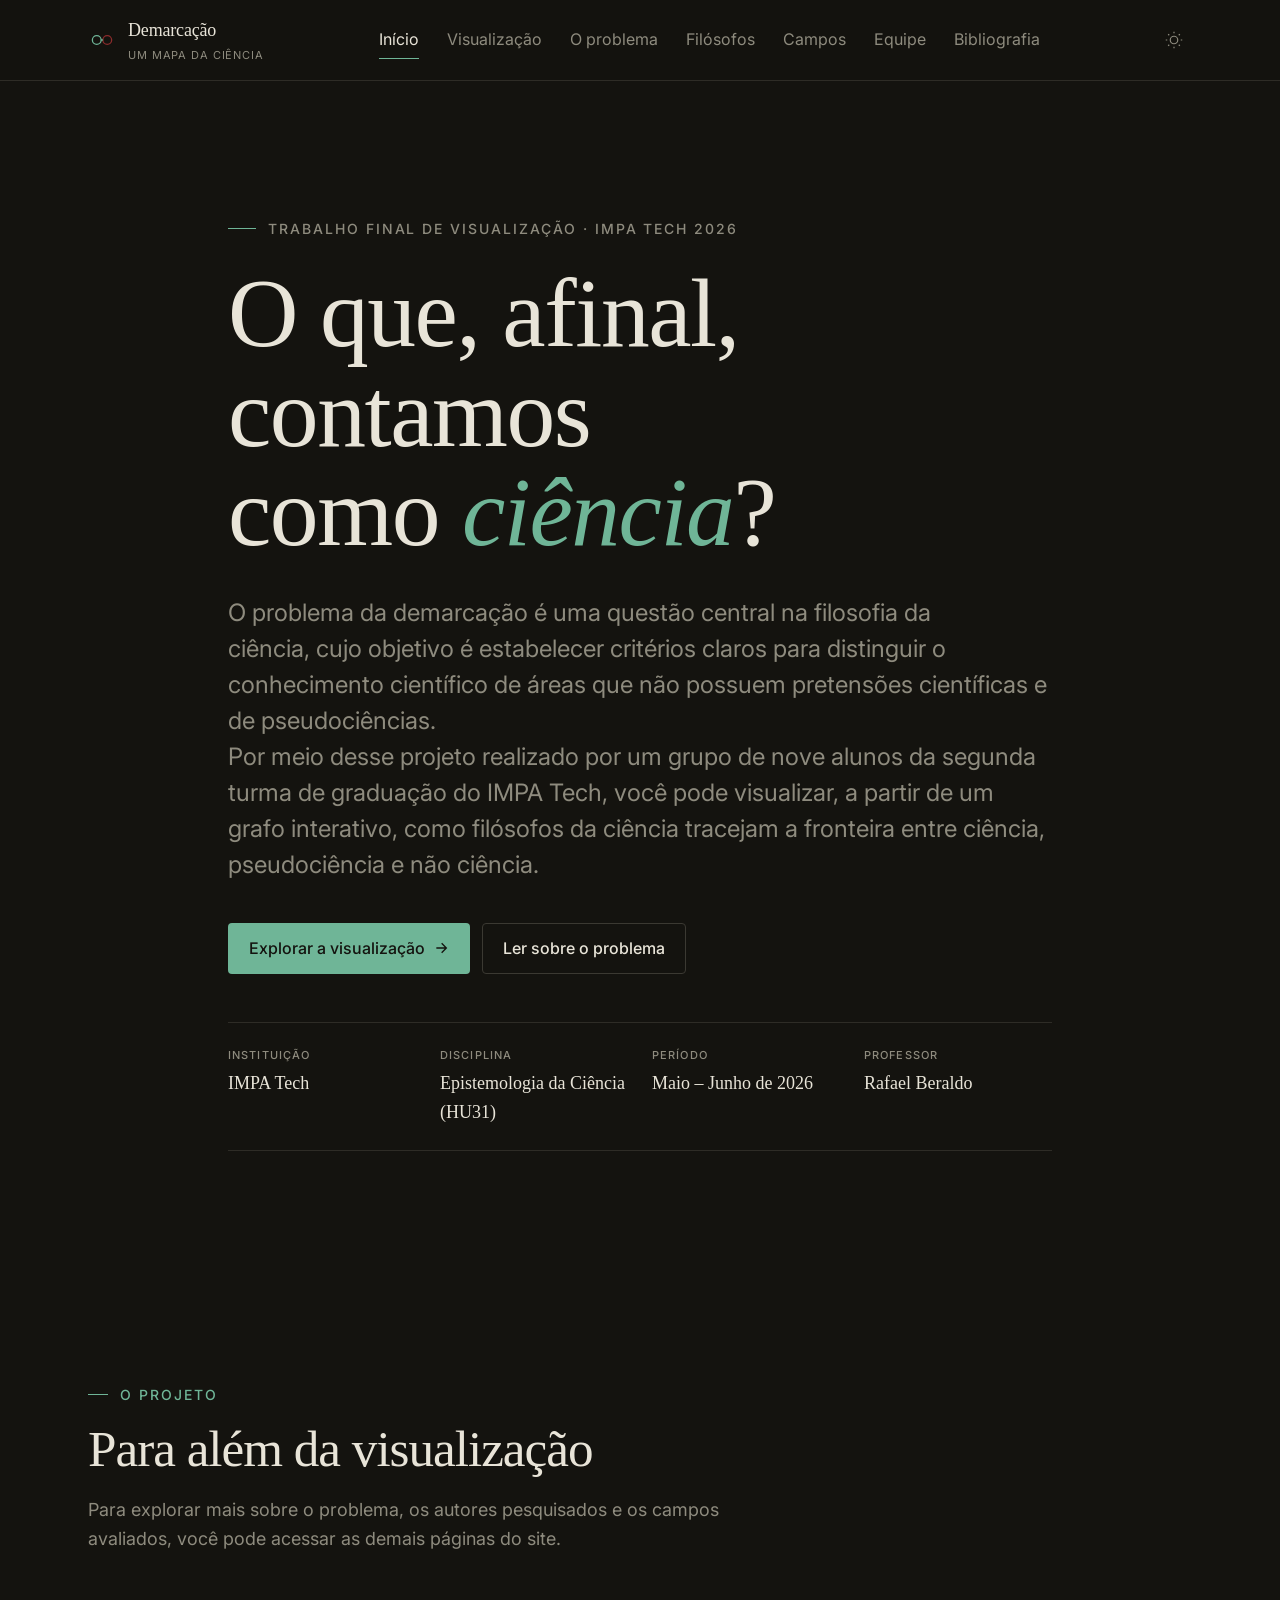
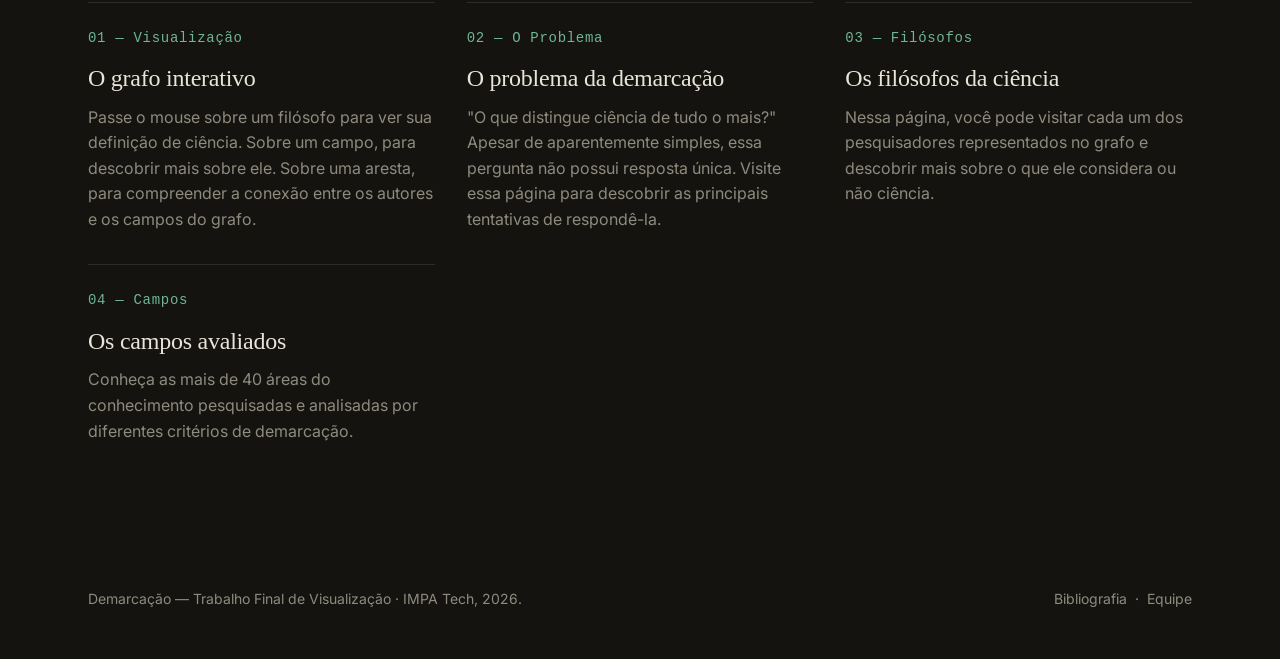
==== commit b69ab235: "Modifica algumas paginas do site e adiciona outras" ====
--- a/index.html
+++ b/index.html
@@ -40,7 +40,7 @@
       <a href="problema.html">O problema</a>
       <a href="filosofos.html">Filósofos</a>
       <a href="campos.html">Campos</a>
-      <a href="metodologia.html">Método</a>
+      <!--<a href="metodologia.html">Método</a-->
       <a href="equipe.html">Equipe</a>
       <a href="bibliografia.html">Bibliografia</a>
     </nav>
@@ -58,8 +58,9 @@
       <p class="hero__eyebrow">Trabalho Final de Visualização · IMPA Tech 2026</p>
       <h1 class="hero__title">O que, afinal, contamos como <em>ciência</em>?</h1>
       <p class="hero__lede">
-        O problema da demarcação atravessa a Epistemologia há mais de um século. Este projeto mapeia, em um grafo interativo,
-        como filósofos da ciência tracejam — cada um à sua maneira — a fronteira entre ciência, pseudociência e não-ciência.
+        O problema da demarcação é uma questão central na filosofia da ciência, cujo objetivo é estabelecer critérios claros para distinguir o conhecimento científico de áreas que não possuem pretensões científicas e de pseudociências. 
+        <br>
+        Por meio desse projeto realizado por um grupo de nove alunos da segunda turma de graduação do IMPA Tech, você pode visualizar, a partir de um grafo interativo, como filósofos da ciência tracejam a fronteira entre ciência, pseudociência e não ciência.
       </p>
       <div class="hero__actions">
         <a class="btn btn--primary" href="visualizacao.html">
@@ -77,21 +78,21 @@
           </div>
           <div class="meta-bar__item">
             <dt>Disciplina</dt>
-            <dd>Visualização</dd>
+            <dd>Epistemologia da Ciência (HU31)</dd>
           </div>
           <div class="meta-bar__item">
             <dt>Período</dt>
             <dd>Maio – Junho de 2026</dd>
           </div>
           <div class="meta-bar__item">
-            <dt>Equipe</dt>
-            <dd>9 integrantes</dd>
+            <dt>Professor</dt>
+            <dd>Rafael Beraldo</dd>
           </div>
         </div>
       </dl>
     </div>
   </section>
-
+<!--
   <section>
     <div class="container">
       <div class="viz-preview">
@@ -116,15 +117,16 @@
       </div>
     </div>
   </section>
+-->
 
   <section>
     <div class="container">
       <div class="section-head">
         <p class="section-head__kicker">O projeto</p>
-        <h2 class="section-head__title">Quatro modos de entrar.</h2>
+        <h2 class="section-head__title">Para além da visualização</h2>
         <p class="section-head__lede">
-          O site pode ser percorrido como um trabalho acadêmico, de capa a bibliografia, ou explorado livremente a partir do grafo.
-          Estas são as principais entradas.
+          Para explorar mais sobre o problema, 
+          os autores pesquisados e os campos avaliados, você pode acessar as demais páginas do site.
         </p>
       </div>
 
@@ -133,38 +135,38 @@
           <p class="feature__num">01 — Visualização</p>
           <h3 class="feature__title">O grafo interativo</h3>
           <p class="feature__body">
-            Passe o mouse sobre um filósofo para ver sua definição de ciência. Sobre um campo, para ler como cada
-            autor o avalia. Sobre uma aresta, para a justificativa específica.
+            Passe o mouse sobre um filósofo para ver sua definição de ciência. 
+            Sobre um campo, para descobrir mais sobre ele. 
+            Sobre uma aresta, para compreender a conexão entre os autores e os campos do grafo.
           </p>
         </article>
         <article class="feature">
-          <p class="feature__num">02 — Teoria</p>
+          <p class="feature__num">02 — O Problema</p>
           <h3 class="feature__title">O problema da demarcação</h3>
           <p class="feature__body">
-            De Bacon a Hansson: a história de uma pergunta aparentemente simples — “o que distingue ciência de
-            tudo o mais?” — e por que ela ainda não tem resposta única.
+            "O que distingue ciência de tudo o mais?" Apesar de aparentemente simples, essa pergunta não possui resposta única.
+            Visite essa página para descobrir as principais tentativas de respondê-la.
           </p>
         </article>
         <article class="feature">
-          <p class="feature__num">03 — Autores</p>
+          <p class="feature__num">03 — Filósofos</p>
           <h3 class="feature__title">Os filósofos da ciência</h3>
           <p class="feature__body">
-            Fichas dos pensadores estudados — Popper, Kuhn, Lakatos, Feyerabend, Carnap, Laudan, e outros —
-            com seus critérios e suas relações.
+            Nessa página, você pode visitar cada um dos pesquisadores representados no grafo e descobrir mais sobre o que ele considera ou não ciência.
           </p>
         </article>
         <article class="feature">
-          <p class="feature__num">04 — Aplicação</p>
+          <p class="feature__num">04 — Campos</p>
           <h3 class="feature__title">Os campos avaliados</h3>
           <p class="feature__body">
-            Mais de 40 áreas — da Astronomia ao Terraplanismo, passando pela Psicanálise e pela Teoria das Cordas —
-            colocadas à prova de diferentes critérios de demarcação.
+            Conheça as mais de 40 áreas do conhecimento pesquisadas e analisadas por diferentes critérios de demarcação. 
           </p>
         </article>
       </div>
     </div>
   </section>
 
+  <!--
   <section class="cta-band">
     <div class="container cta-band__inner">
       <h2 class="cta-band__title">Pronto para mapear a ciência?</h2>
@@ -173,8 +175,8 @@
         <svg class="icon" viewBox="0 0 24 24" fill="none" stroke="currentColor" stroke-width="2"><path d="M5 12h14M13 5l7 7-7 7"></path></svg>
       </a>
     </div>
-  </section>
-
+  </section>   ## nao sei se precisa disso
+-->
 </main>
 
 <footer class="site-footer">
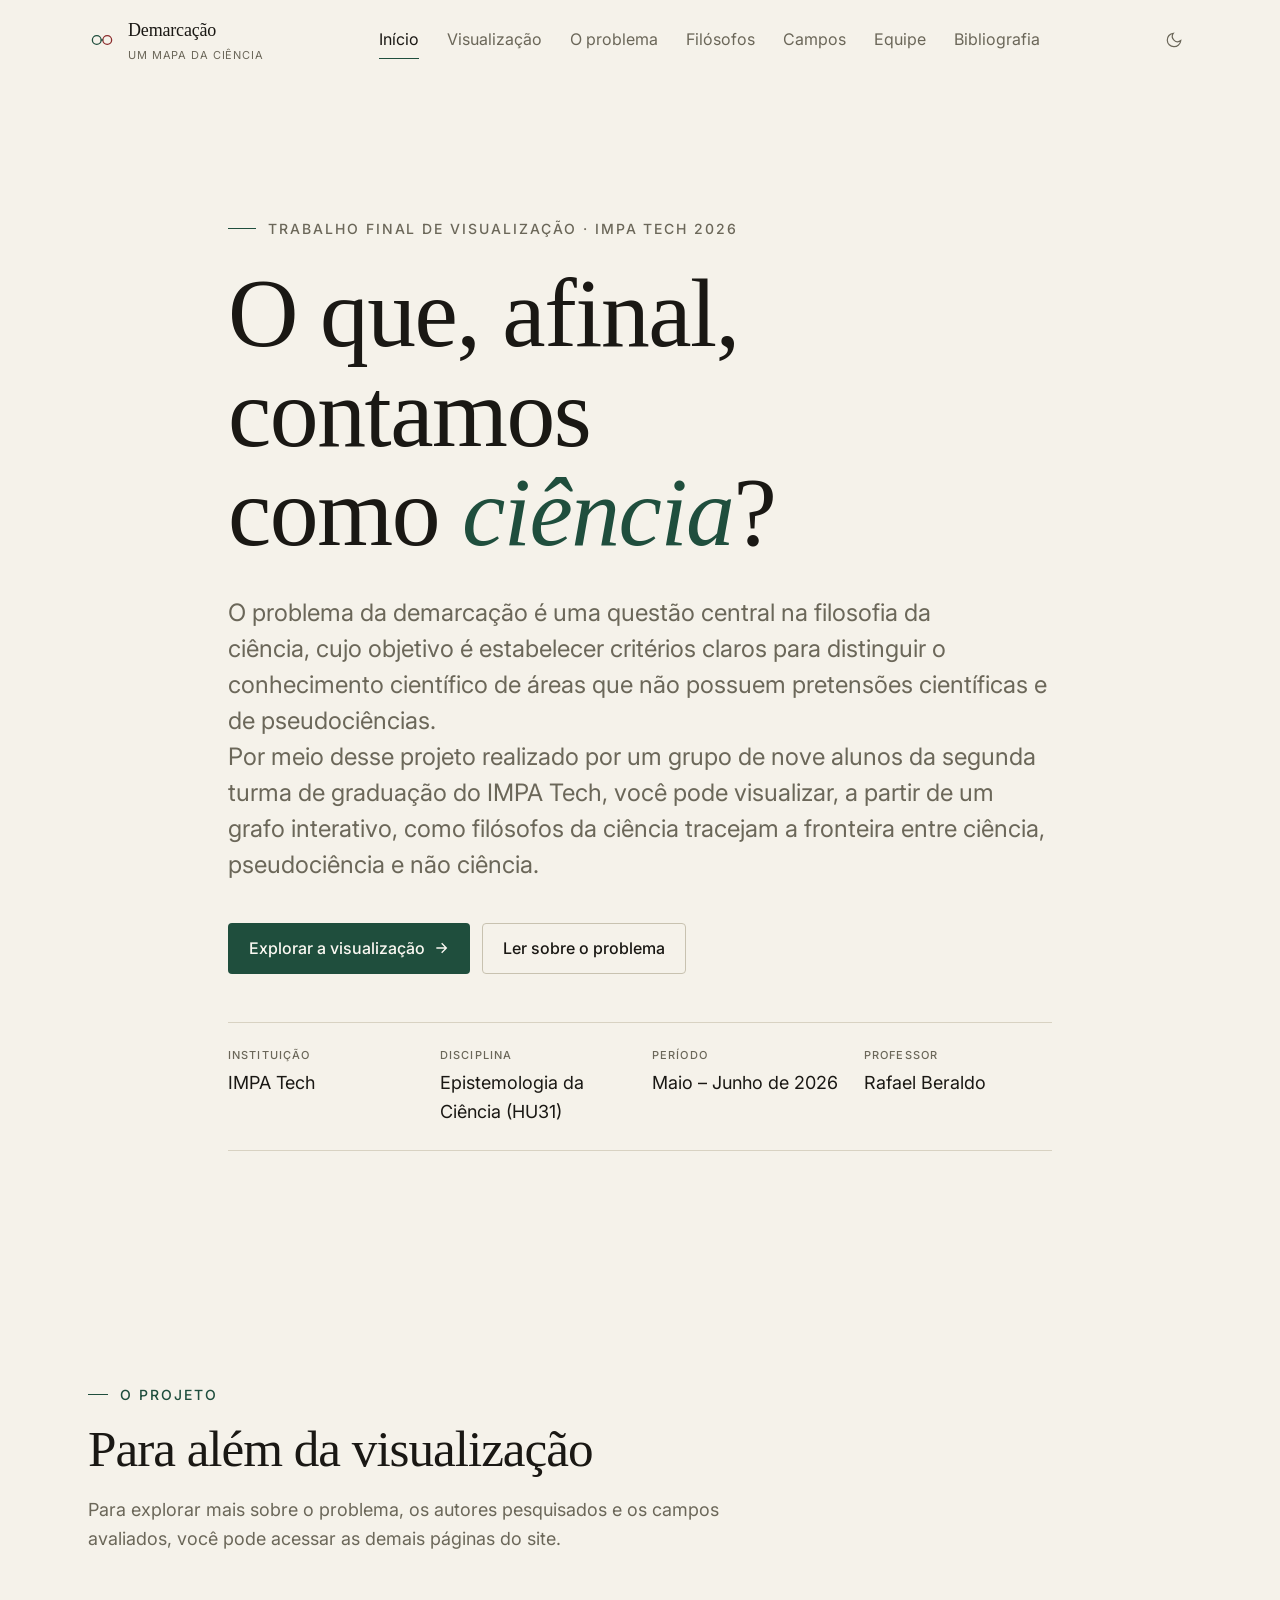
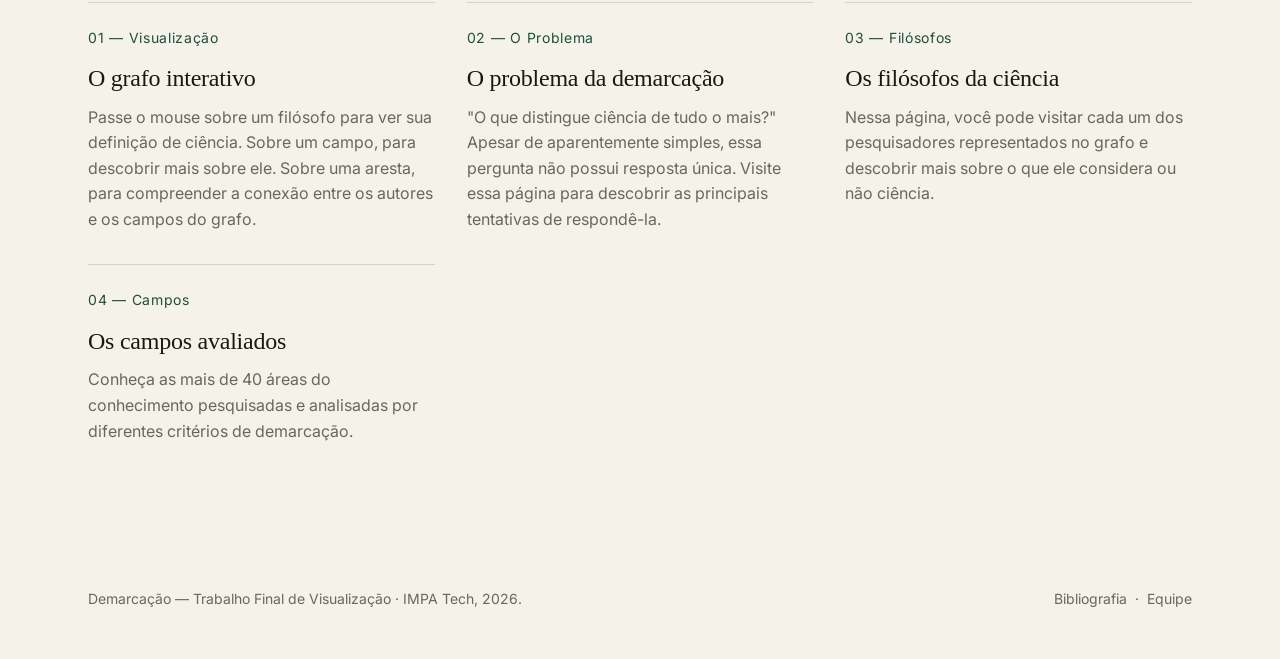
==== commit d767d5af: "Restore graph visualization and improve site themes" ====
--- a/index.html
+++ b/index.html
@@ -107,7 +107,7 @@
             <svg class="icon" viewBox="0 0 24 24" fill="none" stroke="currentColor" stroke-width="2"><path d="M5 12h14M13 5l7 7-7 7"></path></svg>
           </a>
         </div>
-        <div class="viz-preview__visual graph-preview" data-graph-preview="" aria-hidden="true"><svg viewBox="0 0 600 450" role="img" aria-label="Pré-visualização do grafo de demarcação"><line x1="140" y1="110" x2="240" y2="260" stroke="var(--color-primary)" stroke-width="1.5" stroke-dasharray="" class="edge"></line><line x1="140" y1="110" x2="380" y2="260" stroke="var(--color-accent)" stroke-width="1.5" stroke-dasharray="" class="edge"></line><line x1="140" y1="110" x2="310" y2="380" stroke="var(--color-accent)" stroke-width="1.5" stroke-dasharray="" class="edge"></line><line x1="460" y1="110" x2="240" y2="260" stroke="var(--color-primary)" stroke-width="1.5" stroke-dasharray="" class="edge"></line><line x1="300" y1="60" x2="240" y2="260" stroke="var(--color-primary)" stroke-width="1.5" stroke-dasharray="" class="edge"></line><line x1="300" y1="60" x2="310" y2="380" stroke="var(--color-accent)" stroke-width="1.5" stroke-dasharray="" class="edge"></line><line x1="100" y1="340" x2="240" y2="260" stroke="var(--color-primary)" stroke-width="1.5" stroke-dasharray="" class="edge"></line><line x1="500" y1="340" x2="380" y2="260" stroke="var(--color-primary)" stroke-width="1.5" stroke-dasharray="" class="edge"></line><line x1="140" y1="110" x2="300" y2="60" stroke="var(--color-text-muted)" stroke-width="1" stroke-dasharray="4 4" class="edge"></line><line x1="140" y1="110" x2="460" y2="110" stroke="var(--color-text-muted)" stroke-width="1" stroke-dasharray="4 4" class="edge"></line><line x1="100" y1="340" x2="140" y2="110" stroke="var(--color-text-muted)" stroke-width="1" stroke-dasharray="4 4" class="edge"></line><g class="node" transform="translate(140, 110)"><circle r="10" fill="var(--color-surface)" stroke="var(--color-text)" stroke-width="1.5"></circle><text y="-16" text-anchor="middle" font-family="var(--font-display)" font-size="12" fill="var(--color-text)" font-style="italic">Popper</text></g><g class="node" transform="translate(460, 110)"><circle r="10" fill="var(--color-surface)" stroke="var(--color-text)" stroke-width="1.5"></circle><text y="-16" text-anchor="middle" font-family="var(--font-display)" font-size="12" fill="var(--color-text)" font-style="italic">Kuhn</text></g><g class="node" transform="translate(300, 60)"><circle r="10" fill="var(--color-surface)" stroke="var(--color-text)" stroke-width="1.5"></circle><text y="-16" text-anchor="middle" font-family="var(--font-display)" font-size="12" fill="var(--color-text)" font-style="italic">Lakatos</text></g><g class="node" transform="translate(100, 340)"><circle r="10" fill="var(--color-surface)" stroke="var(--color-text)" stroke-width="1.5"></circle><text y="-16" text-anchor="middle" font-family="var(--font-display)" font-size="12" fill="var(--color-text)" font-style="italic">Carnap</text></g><g class="node" transform="translate(500, 340)"><circle r="10" fill="var(--color-surface)" stroke="var(--color-text)" stroke-width="1.5"></circle><text y="-16" text-anchor="middle" font-family="var(--font-display)" font-size="12" fill="var(--color-text)" font-style="italic">Feyerabend</text></g><g class="node" transform="translate(240, 260)"><rect x="-8" y="-8" width="16" height="16" fill="var(--color-surface)" stroke="var(--color-text-muted)" stroke-width="1"></rect><text y="28" text-anchor="middle" font-family="var(--font-display)" font-size="12" fill="var(--color-text)" font-style="normal">Física</text></g><g class="node" transform="translate(380, 260)"><rect x="-8" y="-8" width="16" height="16" fill="var(--color-surface)" stroke="var(--color-text-muted)" stroke-width="1"></rect><text y="28" text-anchor="middle" font-family="var(--font-display)" font-size="12" fill="var(--color-text)" font-style="normal">Astrologia</text></g><g class="node" transform="translate(310, 380)"><rect x="-8" y="-8" width="16" height="16" fill="var(--color-surface)" stroke="var(--color-text-muted)" stroke-width="1"></rect><text y="28" text-anchor="middle" font-family="var(--font-display)" font-size="12" fill="var(--color-text)" font-style="normal">Psicanálise</text></g></svg></div>
+        <div class="viz-preview__visual graph-preview" data-graph-preview="" aria-hidden="true"><svg viewBox="0 0 600 450" role="img" aria-label="Pré-visualização do grafo de demarcação"><line x1="140" y1="110" x2="240" y2="260" stroke="var(--color-primary)" stroke-width="1.5" stroke-dasharray="" class="edge"></line><line x1="140" y1="110" x2="380" y2="260" stroke="var(--color-accent)" stroke-width="1.5" stroke-dasharray="" class="edge"></line><line x1="140" y1="110" x2="310" y2="380" stroke="var(--color-accent)" stroke-width="1.5" stroke-dasharray="" class="edge"></line><line x1="460" y1="110" x2="240" y2="260" stroke="var(--color-primary)" stroke-width="1.5" stroke-dasharray="" class="edge"></line><line x1="300" y1="60" x2="240" y2="260" stroke="var(--color-primary)" stroke-width="1.5" stroke-dasharray="" class="edge"></line><line x1="300" y1="60" x2="310" y2="380" stroke="var(--color-accent)" stroke-width="1.5" stroke-dasharray="" class="edge"></line><line x1="100" y1="340" x2="240" y2="260" stroke="var(--color-primary)" stroke-width="1.5" stroke-dasharray="" class="edge"></line><line x1="500" y1="340" x2="380" y2="260" stroke="var(--color-primary)" stroke-width="1.5" stroke-dasharray="" class="edge"></line><line x1="140" y1="110" x2="300" y2="60" stroke="var(--color-text-muted)" stroke-width="1" stroke-dasharray="4 4" class="edge"></line><line x1="140" y1="110" x2="460" y2="110" stroke="var(--color-text-muted)" stroke-width="1" stroke-dasharray="4 4" class="edge"></line><line x1="100" y1="340" x2="140" y2="110" stroke="var(--color-text-muted)" stroke-width="1" stroke-dasharray="4 4" class="edge"></line><g class="node" transform="translate(140, 110)"><circle r="10" fill="var(--color-surface)" stroke="var(--color-text)" stroke-width="1.5"></circle><text y="-16" text-anchor="middle" font-family="var(--font-body)" font-size="12" fill="var(--color-text)" font-style="italic">Popper</text></g><g class="node" transform="translate(460, 110)"><circle r="10" fill="var(--color-surface)" stroke="var(--color-text)" stroke-width="1.5"></circle><text y="-16" text-anchor="middle" font-family="var(--font-body)" font-size="12" fill="var(--color-text)" font-style="italic">Kuhn</text></g><g class="node" transform="translate(300, 60)"><circle r="10" fill="var(--color-surface)" stroke="var(--color-text)" stroke-width="1.5"></circle><text y="-16" text-anchor="middle" font-family="var(--font-body)" font-size="12" fill="var(--color-text)" font-style="italic">Lakatos</text></g><g class="node" transform="translate(100, 340)"><circle r="10" fill="var(--color-surface)" stroke="var(--color-text)" stroke-width="1.5"></circle><text y="-16" text-anchor="middle" font-family="var(--font-body)" font-size="12" fill="var(--color-text)" font-style="italic">Carnap</text></g><g class="node" transform="translate(500, 340)"><circle r="10" fill="var(--color-surface)" stroke="var(--color-text)" stroke-width="1.5"></circle><text y="-16" text-anchor="middle" font-family="var(--font-body)" font-size="12" fill="var(--color-text)" font-style="italic">Feyerabend</text></g><g class="node" transform="translate(240, 260)"><rect x="-8" y="-8" width="16" height="16" fill="var(--color-surface)" stroke="var(--color-text-muted)" stroke-width="1"></rect><text y="28" text-anchor="middle" font-family="var(--font-body)" font-size="12" fill="var(--color-text)" font-style="normal">Física</text></g><g class="node" transform="translate(380, 260)"><rect x="-8" y="-8" width="16" height="16" fill="var(--color-surface)" stroke="var(--color-text-muted)" stroke-width="1"></rect><text y="28" text-anchor="middle" font-family="var(--font-body)" font-size="12" fill="var(--color-text)" font-style="normal">Astrologia</text></g><g class="node" transform="translate(310, 380)"><rect x="-8" y="-8" width="16" height="16" fill="var(--color-surface)" stroke="var(--color-text-muted)" stroke-width="1"></rect><text y="28" text-anchor="middle" font-family="var(--font-body)" font-size="12" fill="var(--color-text)" font-style="normal">Psicanálise</text></g></svg></div>
       </div>
 
       <div class="viz-legend" aria-label="Legenda do grafo">
--- a/css/style.css
+++ b/css/style.css
@@ -64,7 +64,8 @@
 
   --font-display: 'Fraunces', 'Iowan Old Style', Georgia, serif;
   --font-body: 'Inter', 'Helvetica Neue', system-ui, sans-serif;
-  --font-mono: 'JetBrains Mono', ui-monospace, monospace;
+  /* O grafo usa Inter; etiquetas e metadados acompanham a mesma família. */
+  --font-mono: var(--font-body);
 }
 
 [data-theme='dark'] {
@@ -364,7 +365,7 @@
   margin-bottom: var(--space-1);
 }
 .meta-bar__item dd {
-  font-family: var(--font-display);
+  font-family: var(--font-body);
   font-size: var(--text-base);
   color: var(--color-text);
 }
@@ -517,7 +518,7 @@
 .prose blockquote {
   border-left: 2px solid var(--color-primary);
   padding-left: var(--space-5);
-  font-family: var(--font-display);
+  font-family: var(--font-body);
   font-style: italic;
   font-size: var(--text-lg);
   color: var(--color-text);
@@ -787,7 +788,7 @@
   background: var(--color-primary-soft);
   color: var(--color-primary);
   border-radius: var(--radius-full);
-  font-family: var(--font-display);
+  font-family: var(--font-body);
   font-size: var(--text-xs);
   font-weight: 600;
   letter-spacing: 0.02em;
